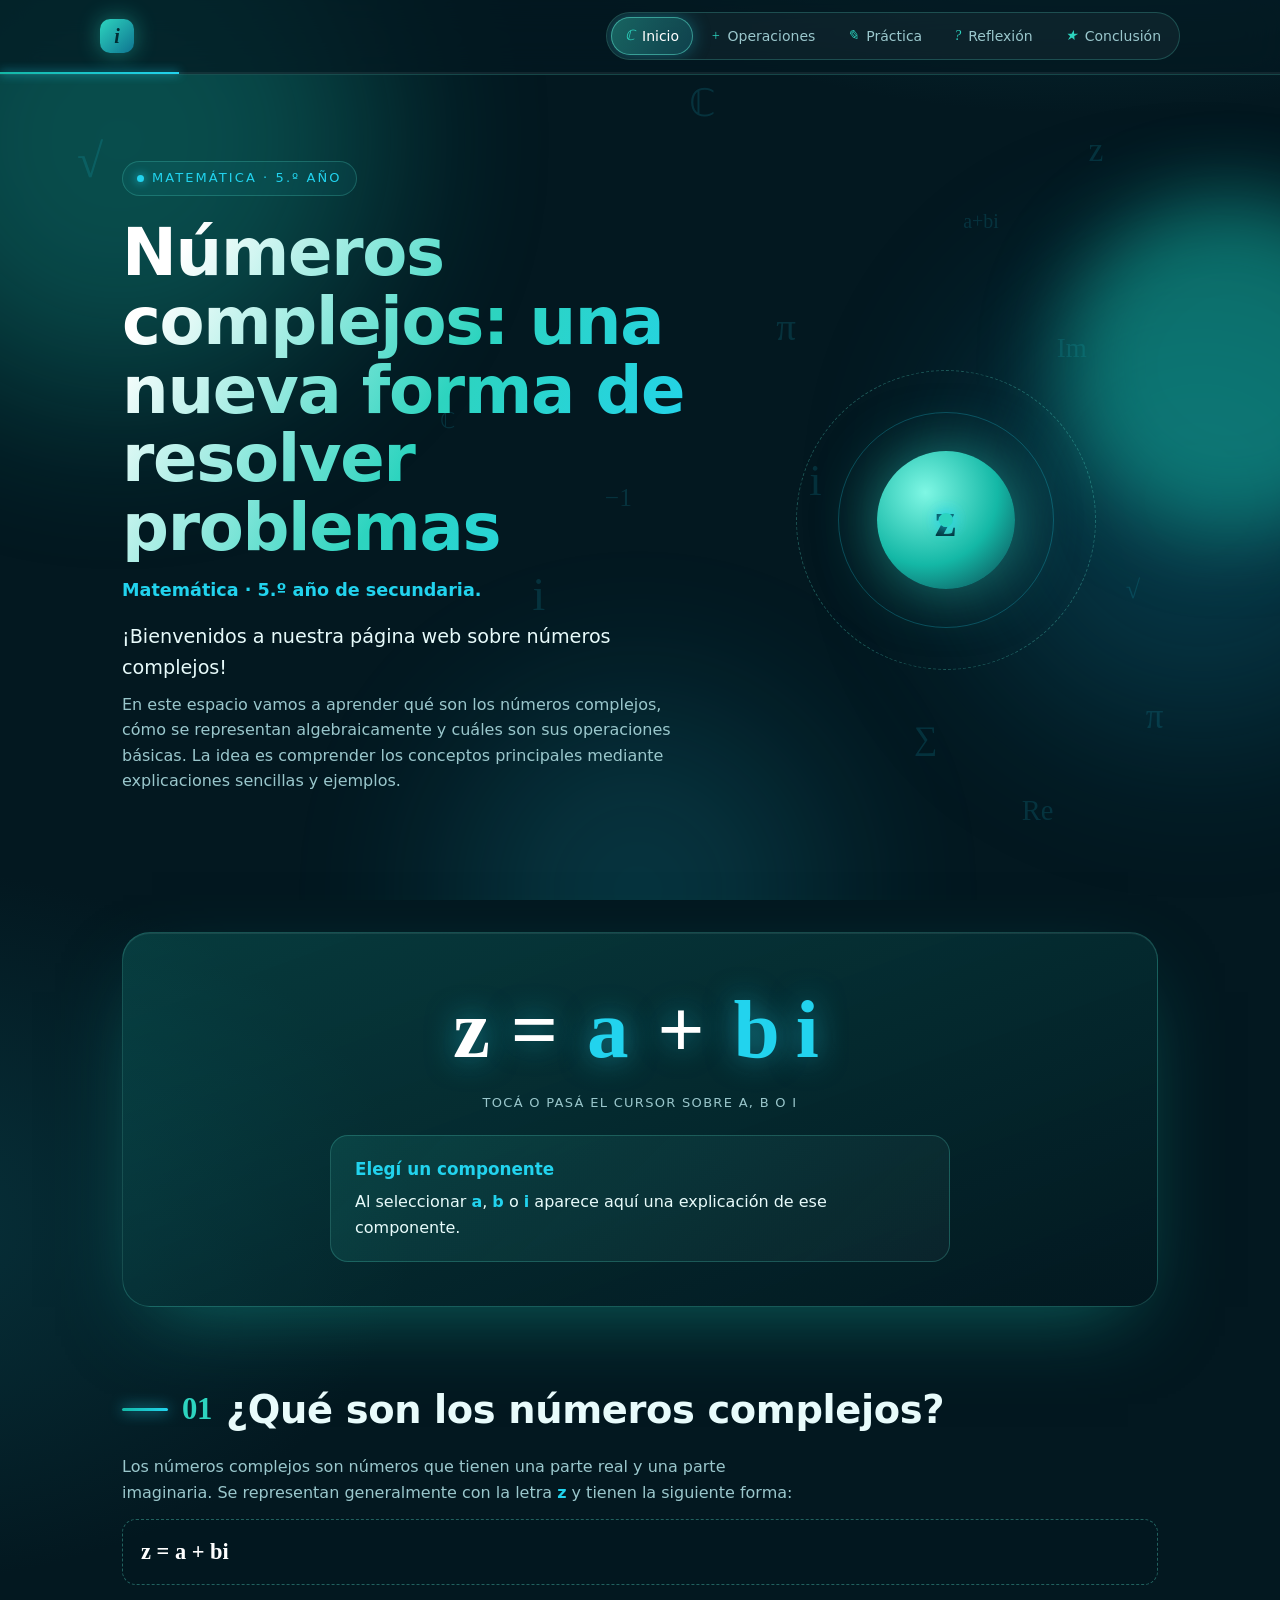
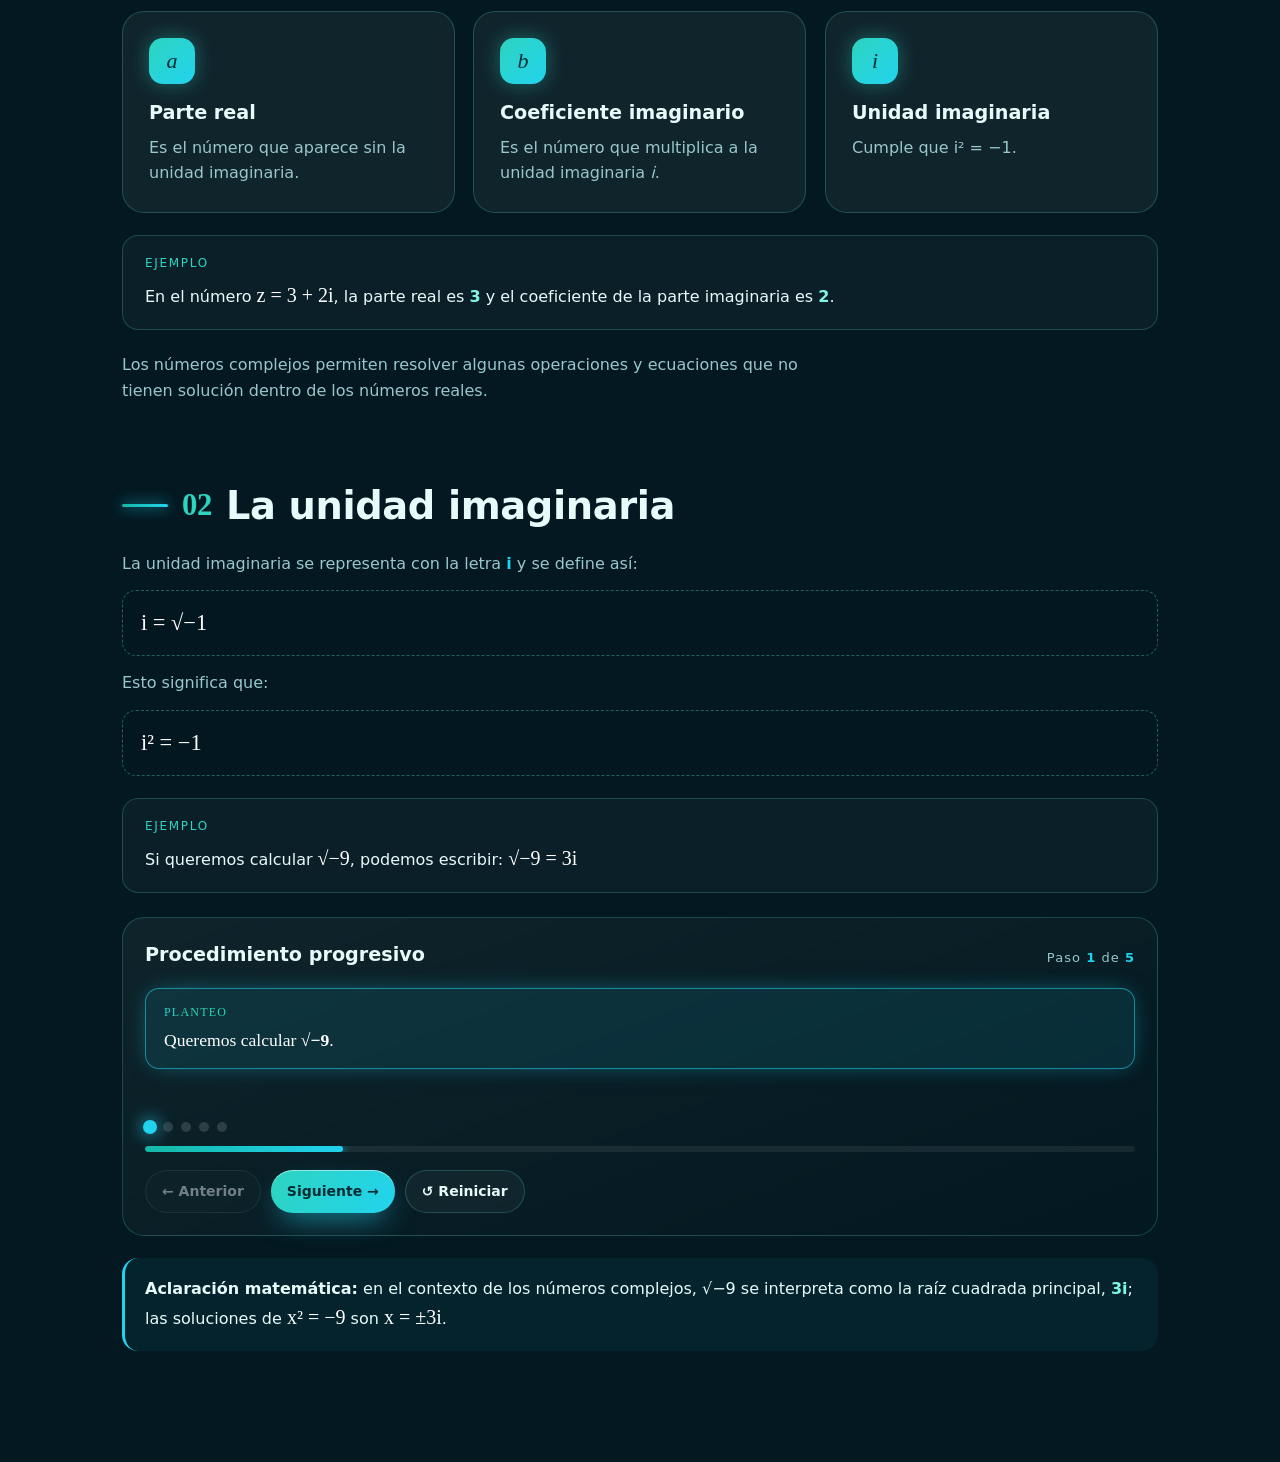
==== pagina web.html @ 9cddd1e5 "Add files via upload" ====
<!DOCTYPE html>
<html lang="es">
<head>
<meta charset="UTF-8">
<meta name="viewport" content="width=device-width, initial-scale=1">
<title>Números complejos · Matemática 5.º año</title>
<style>
*{box-sizing:border-box;margin:0;padding:0}
:root{--turq:#14b8a6;--turq2:#2dd4bf;--cyan:#22d3ee;--deep:#031820;--ink:#e8fbfb;--muted:#9ac7cc;--glass:rgba(255,255,255,.055);--line:rgba(94,234,212,.22);--ok:#4ade80;--bad:#f87171;--ease:cubic-bezier(.22,1,.36,1);--math:'STIX Two Math','Cambria Math',Georgia,serif}
html{-webkit-text-size-adjust:100%}
body{font-family:'Inter',system-ui,-apple-system,'Segoe UI',Roboto,sans-serif;color:var(--ink);line-height:1.6;min-height:100vh;overflow-x:hidden;background:radial-gradient(1200px 700px at 85% -10%,#0b4a55,transparent 60%),radial-gradient(900px 600px at -10% 40%,#07323b,transparent 60%),var(--deep);opacity:0;transition:opacity 1.1s var(--ease)}
body.ready{opacity:1}
button,input,textarea{font:inherit}
.bg{position:fixed;inset:0;z-index:0;pointer-events:none;overflow:hidden}
.blob{position:absolute;border-radius:50%;filter:blur(90px);opacity:.33;animation:drift 26s ease-in-out infinite alternate;will-change:transform}
.b1{width:520px;height:520px;background:var(--turq);left:-140px;top:-120px}
.b2{width:460px;height:460px;background:#0e7490;right:-150px;top:30%;animation-duration:32s}
.b3{width:380px;height:380px;background:var(--cyan);opacity:.16;left:35%;bottom:-180px;animation-duration:22s}
@keyframes drift{from{transform:translate3d(0,0,0) scale(1)}to{transform:translate3d(80px,60px,0) scale(1.12)}}
.sym span{position:absolute;font-family:var(--math);color:var(--cyan);opacity:.14;font-size:var(--s);animation:float var(--d) ease-in-out infinite;animation-delay:var(--dl)}
@keyframes float{0%,100%{transform:translate3d(0,0,0) rotate(0)}50%{transform:translate3d(14px,-26px,0) rotate(12deg)}}

.nav{position:sticky;top:0;z-index:50;backdrop-filter:blur(16px);-webkit-backdrop-filter:blur(16px);background:rgba(3,24,32,.72);border-bottom:1px solid var(--line)}
.nav-in{max-width:1120px;margin:0 auto;padding:12px 20px;display:flex;align-items:center;gap:18px}
.brand{display:flex;align-items:center;gap:10px;font-weight:700;white-space:nowrap}
.brand-mark{width:34px;height:34px;border-radius:10px;display:grid;place-items:center;background:linear-gradient(135deg,var(--turq2),#0e7490);color:#022c33;font-family:var(--math);font-style:italic;font-size:20px;box-shadow:0 0 22px rgba(45,212,191,.45);transition:transform .6s var(--ease)}
.brand:hover .brand-mark{transform:rotate(-12deg) scale(1.08)}
.tabs{position:relative;display:flex;gap:4px;margin-left:auto;overflow-x:auto;scrollbar-width:none;padding:4px;border-radius:999px;background:rgba(255,255,255,.04);border:1px solid var(--line);max-width:100%}
.tabs::-webkit-scrollbar{display:none}
.pill{position:absolute;left:0;top:4px;bottom:4px;width:0;border-radius:999px;background:linear-gradient(120deg,rgba(45,212,191,.38),rgba(34,211,238,.18));box-shadow:0 0 18px rgba(34,211,238,.35),inset 0 0 0 1px rgba(94,234,212,.5);transition:transform .6s var(--ease),width .6s var(--ease)}
.tab{position:relative;z-index:1;display:flex;align-items:center;gap:7px;padding:8px 14px;border:0;background:none;color:var(--muted);font-size:14px;border-radius:999px;cursor:pointer;white-space:nowrap;transition:color .3s,transform .3s var(--ease)}
.tab:hover{color:var(--ink);transform:translateY(-1px)}
.tab:focus-visible{outline:2px solid var(--cyan);outline-offset:2px}
.tab[aria-current="true"]{color:#fff}
.tab .ic{font-family:var(--math);font-style:italic;color:var(--turq2)}
.tab .idx{display:none}
.gbar{height:2px;background:rgba(255,255,255,.06)}
.gbar i{display:block;height:100%;width:0;background:linear-gradient(90deg,var(--turq),var(--cyan));box-shadow:0 0 10px var(--cyan);transition:width .8s var(--ease)}

main{position:relative;z-index:1;overflow-x:clip}
.view{display:none;padding:56px 0 110px}
.view.active{display:block;animation:viewIn .75s var(--ease) both}
.view.leaving{display:block;animation:viewOut .38s ease-in forwards;pointer-events:none}
@keyframes viewIn{from{opacity:0;transform:translate3d(0,36px,0) scale(.985);filter:blur(6px)}to{opacity:1;transform:none;filter:none}}
@keyframes viewOut{to{opacity:0;transform:translate3d(-30px,0,0) scale(.98);filter:blur(4px)}}
.wrap{max-width:1080px;margin:0 auto;padding:0 22px;position:relative}
.deco{position:absolute;border-radius:50%;pointer-events:none;filter:blur(40px);opacity:.5;will-change:transform}

[data-reveal]{opacity:0;translate:0 26px;scale:.97;transition:opacity .8s var(--ease),translate .9s var(--ease),scale .9s var(--ease),filter .9s var(--ease);transition-delay:var(--rd,0ms)}
[data-reveal].in{opacity:1;translate:0 0;scale:1}
[data-reveal="zoom"]{scale:.82}
[data-reveal="formula"]{translate:0 14px;scale:.94;filter:blur(5px)}
[data-reveal="formula"].in{filter:none}

.kicker{display:inline-flex;gap:8px;align-items:center;font-size:13px;letter-spacing:.16em;text-transform:uppercase;color:var(--cyan);padding:6px 14px;border:1px solid var(--line);border-radius:999px;background:rgba(34,211,238,.06)}
.dot{width:7px;height:7px;border-radius:50%;background:var(--cyan);box-shadow:0 0 10px var(--cyan);animation:pulse 2s infinite}
@keyframes pulse{0%,100%{opacity:1;transform:scale(1)}50%{opacity:.4;transform:scale(.7)}}
.title{font-size:clamp(2.2rem,5.6vw,4.1rem);line-height:1.05;font-weight:800;letter-spacing:-.02em;margin:22px 0 14px;max-width:18ch;background:linear-gradient(120deg,#fff 10%,var(--turq2) 55%,var(--cyan) 92%);-webkit-background-clip:text;background-clip:text;color:transparent}
.title.sm{font-size:clamp(2rem,4.6vw,3.2rem)}
.subtitle{color:var(--cyan);font-weight:600;font-size:1.1rem;margin-top:6px}
.lead{font-size:1.2rem;margin-top:18px;max-width:62ch}
.p{color:var(--muted);max-width:68ch;margin-top:8px}
.h2{font-size:clamp(1.6rem,3.4vw,2.4rem);font-weight:750;margin:72px 0 14px;letter-spacing:-.01em;display:flex;align-items:center;gap:14px;flex-wrap:wrap}
.h2 .num{font-family:var(--math);color:var(--turq2);font-size:.8em}
.h2::before{content:'';width:46px;height:3px;border-radius:3px;background:linear-gradient(90deg,var(--turq),var(--cyan));box-shadow:0 0 14px var(--cyan)}
.h3{font-size:1.2rem;font-weight:700;margin-bottom:6px}
.muted{color:var(--muted)}
.hl{color:var(--cyan);font-weight:700}
.res{color:#7ff7e4;font-weight:700}
.mathline{font-family:var(--math);font-size:clamp(1.15rem,2.4vw,1.4rem);color:#fff;background:rgba(3,24,32,.6);border:1px dashed rgba(94,234,212,.35);padding:14px 18px;border-radius:14px;margin:14px 0;overflow-x:auto}
.ex-math{font-family:var(--math);font-size:1.25rem;color:#fff}

.hero-grid{display:grid;grid-template-columns:1.15fr .85fr;gap:36px;align-items:center;padding-top:30px}
.cta-row{display:flex;gap:14px;flex-wrap:wrap;margin-top:30px;align-items:center}

.btn{position:relative;display:inline-flex;align-items:center;gap:10px;padding:14px 26px;border-radius:999px;border:0;cursor:pointer;font-weight:700;color:#022c33;background:linear-gradient(120deg,var(--turq2),var(--cyan));box-shadow:0 12px 30px -10px rgba(34,211,238,.7),inset 0 1px 0 rgba(255,255,255,.5);transition:transform .35s var(--ease),box-shadow .35s,filter .3s;overflow:hidden;isolation:isolate}
.btn::before{content:'';position:absolute;inset:0;z-index:-1;background:linear-gradient(110deg,transparent 30%,rgba(255,255,255,.55) 50%,transparent 70%);transform:translateX(-120%);transition:transform .9s var(--ease)}
.btn:hover{transform:translateY(-3px);box-shadow:0 18px 40px -10px rgba(34,211,238,.85)}
.btn:hover::before{transform:translateX(120%)}
.btn:active{transform:translateY(1px) scale(.97)}
.btn:focus-visible{outline:3px solid rgba(34,211,238,.6);outline-offset:3px}
.btn.ghost{background:rgba(255,255,255,.04);color:var(--ink);border:1px solid var(--line);box-shadow:none}
.btn.ghost:hover{border-color:rgba(94,234,212,.6)}
.btn.small{padding:9px 16px;font-size:14px}
.btn[disabled]{opacity:.45;cursor:not-allowed;transform:none;filter:grayscale(.4)}
.btn[disabled]::before{display:none}
.btn .arrow{transition:transform .35s var(--ease)}
.btn:hover .arrow{transform:translateX(5px)}

.fhero{text-align:center;padding:44px 22px;border-radius:28px;position:relative;overflow:hidden;margin-top:52px;background:linear-gradient(160deg,rgba(20,184,166,.22),rgba(3,24,32,.5));border:1px solid var(--line);box-shadow:0 30px 80px -30px rgba(20,184,166,.5),inset 0 1px 0 rgba(255,255,255,.08)}
.shine{position:absolute;inset:0;pointer-events:none;background:linear-gradient(110deg,transparent 30%,rgba(255,255,255,.12) 50%,transparent 70%);transform:translateX(-100%);animation:shine 6s infinite}
@keyframes shine{0%,60%{transform:translateX(-100%)}100%{transform:translateX(100%)}}
.big{font-family:var(--math);font-size:clamp(2.6rem,7.5vw,5.2rem);font-weight:700;color:#fff;text-shadow:0 0 30px rgba(34,211,238,.55);line-height:1.25;position:relative}
.part{display:inline-block;cursor:pointer;color:var(--cyan);border-radius:14px;padding:0 8px;transition:background .3s,color .3s,transform .35s var(--ease)}
.part:hover{background:rgba(34,211,238,.12);transform:translateY(-5px)}
.part.on{background:rgba(34,211,238,.2);color:#fff;transform:translateY(-4px) scale(1.05)}
.part:focus-visible{outline:none;box-shadow:0 0 0 3px rgba(34,211,238,.5)}
.caption{color:var(--muted);margin-top:12px;font-size:13px;letter-spacing:.1em;text-transform:uppercase;position:relative}
.panel{margin:22px auto 0;max-width:620px;min-height:96px;padding:20px 24px;border-radius:18px;text-align:left;background:linear-gradient(135deg,rgba(45,212,191,.12),rgba(255,255,255,.03));border:1px solid var(--line);position:relative}
.panel.swap{animation:swapIn .5s var(--ease)}
.panel strong{color:var(--cyan);font-size:1.05rem}
.panel p{margin-top:6px}
@keyframes swapIn{from{opacity:0;transform:translateY(10px) scale(.98)}to{opacity:1;transform:none}}

.orbit{position:relative;width:min(300px,70vw);aspect-ratio:1;margin:0 auto;display:grid;place-items:center}
.orbit .ring{position:absolute;inset:0;border-radius:50%;border:1px dashed rgba(94,234,212,.3);animation:spin 22s linear infinite}
.orbit .ring.r2{inset:14%;border-style:solid;border-color:rgba(34,211,238,.25);animation-duration:14s;animation-direction:reverse}
.orbit .core{width:46%;aspect-ratio:1;border-radius:50%;display:grid;place-items:center;background:radial-gradient(circle at 35% 30%,#7ff7e4,var(--turq) 55%,#0b3c49);box-shadow:0 0 60px rgba(45,212,191,.55);font-family:var(--math);font-size:clamp(2rem,5vw,3rem);color:#022c33;font-weight:700;animation:breathe 4s ease-in-out infinite}
.orbit .sat{position:absolute;width:14px;height:14px;border-radius:50%;background:var(--cyan);box-shadow:0 0 16px var(--cyan);top:50%;left:50%;margin:-7px;animation:orbit 9s linear infinite}
.orbit .sat.s2{animation-duration:6s;background:var(--turq2)}
@keyframes spin{to{transform:rotate(360deg)}}
@keyframes orbit{from{transform:rotate(0) translateX(150px)}to{transform:rotate(360deg) translateX(150px) rotate(-360deg)}}
@keyframes breathe{0%,100%{transform:scale(1)}50%{transform:scale(1.06)}}

.grid3{display:grid;grid-template-columns:repeat(3,1fr);gap:18px;margin-top:26px}
.card{background:var(--glass);border:1px solid var(--line);border-radius:22px;padding:26px;position:relative;overflow:hidden;transition:transform .35s var(--ease),border-color .4s,box-shadow .4s;transform-style:preserve-3d;transform:perspective(900px) rotateX(var(--rx,0deg)) rotateY(var(--ry,0deg));backdrop-filter:blur(6px)}
.card:hover{border-color:rgba(45,212,191,.5);box-shadow:0 20px 50px -22px rgba(20,184,166,.5)}
.card::after{content:'';position:absolute;inset:0;pointer-events:none;opacity:0;transition:opacity .4s;background:radial-gradient(340px circle at var(--mx,50%) var(--my,0%),rgba(45,212,191,.16),transparent 45%)}
.card:hover::after{opacity:1}
.badge-ico{width:46px;height:46px;border-radius:14px;display:grid;place-items:center;font-family:var(--math);font-size:22px;font-style:italic;color:#022c33;background:linear-gradient(135deg,var(--turq2),var(--cyan));box-shadow:0 0 20px rgba(45,212,191,.4);margin-bottom:14px;transition:transform .5s var(--ease)}
.card:hover .badge-ico{transform:rotate(-8deg) scale(1.08)}
.note{margin-top:22px;padding:18px 20px;border-radius:16px;border-left:3px solid var(--cyan);background:rgba(34,211,238,.06)}
.example{margin-top:22px;padding:18px 22px;border-radius:16px;background:rgba(255,255,255,.03);border:1px solid var(--line)}
.example .lbl{font-size:12px;letter-spacing:.14em;text-transform:uppercase;color:var(--turq2);margin-bottom:6px}

.stepper{margin-top:24px;border-radius:22px;padding:22px;background:linear-gradient(160deg,rgba(255,255,255,.05),rgba(3,24,32,.55));border:1px solid var(--line)}
.stepper-head{display:flex;justify-content:space-between;align-items:center;gap:12px;flex-wrap:wrap}
.counter{font-size:13px;color:var(--muted);letter-spacing:.08em}
.counter b{color:var(--cyan)}
.dots{display:flex;gap:8px;margin:14px 0 4px;flex-wrap:wrap}
.dots i{width:10px;height:10px;border-radius:50%;background:rgba(255,255,255,.14);transition:background .4s,transform .4s var(--ease),box-shadow .4s}
.dots i.done{background:var(--turq2)}
.dots i.cur{background:var(--cyan);transform:scale(1.4);box-shadow:0 0 12px var(--cyan)}
.step-area{min-height:120px;display:flex;flex-direction:column;gap:10px;margin-top:12px}
.step{padding:14px 18px;border-radius:14px;font-family:var(--math);font-size:1.1rem;background:rgba(255,255,255,.035);border:1px solid rgba(94,234,212,.12);color:var(--muted);transition:color .4s,background .4s,opacity .4s}
.step.past{opacity:.5}
.step.now{color:#fff;background:rgba(34,211,238,.1);border-color:rgba(34,211,238,.55);box-shadow:0 0 24px -8px rgba(34,211,238,.6);animation:stepIn .55s var(--ease) both}
.step .tag{display:block;font-family:var(--math);font-size:12px;letter-spacing:.1em;color:var(--turq2);margin-bottom:4px;text-transform:uppercase}
@keyframes stepIn{from{opacity:0;transform:translateX(-14px) scale(.98)}to{opacity:1;transform:none}}
.controls{display:flex;gap:10px;flex-wrap:wrap;margin-top:18px}
.bar{height:6px;border-radius:6px;background:rgba(255,255,255,.07);overflow:hidden;margin-top:14px}
.bar i{display:block;height:100%;width:0;border-radius:6px;background:linear-gradient(90deg,var(--turq),var(--cyan));box-shadow:0 0 12px var(--cyan);transition:width .8s var(--ease)}

.practice-head{display:flex;justify-content:space-between;align-items:flex-end;gap:20px;flex-wrap:wrap}
.score{min-width:230px;padding:16px 18px;border-radius:18px;background:rgba(255,255,255,.04);border:1px solid var(--line)}
.score .big-n{font-family:var(--math);font-size:2rem;color:#fff}
.ex{margin-top:26px;padding:26px;border-radius:24px;position:relative;overflow:hidden;background:linear-gradient(160deg,rgba(255,255,255,.05),rgba(3,24,32,.5));border:1px solid var(--line);transition:border-color .5s,box-shadow .5s}
.ex.ok{border-color:rgba(74,222,128,.55);box-shadow:0 0 40px -14px rgba(74,222,128,.55)}
.ex.bad{animation:shake .5s var(--ease)}
@keyframes shake{0%,100%{transform:translateX(0)}20%{transform:translateX(-8px)}40%{transform:translateX(7px)}60%{transform:translateX(-5px)}80%{transform:translateX(3px)}}
.ex-top{display:flex;justify-content:space-between;align-items:center;gap:12px;flex-wrap:wrap}
.ex-num{font-family:var(--math);font-style:italic;font-size:1.1rem;color:#022c33;width:42px;height:42px;border-radius:12px;display:grid;place-items:center;background:linear-gradient(135deg,var(--turq2),var(--cyan))}
.ex-status{font-size:13px;letter-spacing:.08em;color:var(--muted)}
.ex-status.ok{color:var(--ok)}
.ex-status.bad{color:var(--bad)}
.ex-prompt{margin-top:14px;color:var(--muted)}
.ex-expr{font-family:var(--math);font-size:clamp(1.4rem,3.6vw,2rem);color:#fff;margin-top:10px;padding:14px 18px;border-radius:14px;background:rgba(3,24,32,.55);border:1px dashed rgba(94,234,212,.3);display:inline-block}
.fields{display:flex;gap:14px;flex-wrap:wrap;margin-top:18px;align-items:flex-end}
.field{display:flex;flex-direction:column;gap:6px;min-width:180px;flex:1}
.field label{font-size:13px;color:var(--muted)}
input[type=text],textarea{width:100%;color:#fff;padding:12px 14px;border-radius:14px;background:rgba(3,24,32,.65);border:1px solid rgba(94,234,212,.28);transition:border-color .3s,box-shadow .3s,background .3s;outline:none}
input[type=text]{font-size:1.1rem}
input::placeholder,textarea::placeholder{color:rgba(154,199,204,.45)}
input:hover,textarea:hover{border-color:rgba(94,234,212,.5)}
input:focus,textarea:focus{border-color:var(--cyan);box-shadow:0 0 0 4px rgba(34,211,238,.18);background:rgba(3,24,32,.85)}
input:disabled{opacity:.7}
input.wrong{border-color:var(--bad);box-shadow:0 0 0 4px rgba(248,113,113,.15)}
input.right{border-color:var(--ok);box-shadow:0 0 0 4px rgba(74,222,128,.15)}
.ex-actions{display:flex;gap:10px;flex-wrap:wrap;margin-top:18px}
.fb{margin-top:16px;opacity:0;transform:translateY(8px);transition:opacity .4s var(--ease),transform .4s var(--ease);border-radius:14px}
.fb:not(:empty){opacity:1;transform:none;padding:14px 16px}
.fb.ok{background:rgba(74,222,128,.12);border:1px solid rgba(74,222,128,.4);color:#bbf7d0}
.fb.bad{background:rgba(248,113,113,.1);border:1px solid rgba(248,113,113,.4);color:#fecaca}
.hints{margin-top:14px;display:grid;gap:8px}
.hint{padding:10px 14px;border-radius:12px;font-size:14px;background:rgba(34,211,238,.07);border-left:2px solid var(--cyan);animation:swapIn .5s var(--ease) both}
.explain{margin-top:14px;padding:16px 18px;border-radius:14px;background:rgba(255,255,255,.035);border:1px solid var(--line);animation:swapIn .6s var(--ease) both}
.explain[hidden]{display:none}
.explain .mathline{margin:8px 0 0}
.spark{position:absolute;width:8px;height:8px;border-radius:50%;pointer-events:none;background:var(--c);box-shadow:0 0 10px var(--c);animation:burst .9s var(--ease) forwards}
@keyframes burst{to{transform:translate(var(--tx),var(--ty)) scale(.2);opacity:0}}
.summary{margin-top:30px;padding:26px;border-radius:24px;display:none;background:linear-gradient(160deg,rgba(20,184,166,.18),rgba(3,24,32,.5));border:1px solid var(--line)}
.summary.show{display:block;animation:swapIn .7s var(--ease) both}
.summary ul{list-style:none;margin-top:12px;display:grid;gap:10px}
.summary li{display:flex;justify-content:space-between;gap:12px;flex-wrap:wrap;padding:12px 16px;border-radius:12px;background:rgba(255,255,255,.04)}
.summary li span:last-child{font-family:var(--math);color:#fff}

.refl-grid{display:grid;gap:18px;margin-top:26px}
.q{padding:22px;border-radius:20px;background:var(--glass);border:1px solid var(--line);transition:border-color .4s,box-shadow .4s,transform .4s var(--ease)}
.q:focus-within{border-color:var(--cyan);box-shadow:0 0 0 4px rgba(34,211,238,.12);transform:translateY(-2px)}
.q.done{border-color:rgba(74,222,128,.45)}
.q-head{display:flex;gap:14px;align-items:flex-start}
.q-n{flex:0 0 auto;width:36px;height:36px;border-radius:12px;display:grid;place-items:center;font-family:var(--math);font-style:italic;color:#022c33;background:linear-gradient(135deg,var(--turq2),var(--cyan));transition:transform .5s var(--ease),background .5s}
.q.done .q-n{background:linear-gradient(135deg,#86efac,var(--ok));transform:rotate(360deg)}
.q-title{font-weight:650;font-size:1.05rem;padding-top:4px}
textarea{min-height:90px;margin-top:14px;resize:vertical;padding:14px 16px}
.q-foot{display:flex;justify-content:space-between;font-size:12px;color:var(--muted);margin-top:8px}
.review{margin-top:24px;display:none}
.review.show{display:block;animation:swapIn .6s var(--ease) both}
.rev-item{padding:14px 18px;border-radius:14px;background:rgba(255,255,255,.035);border-left:3px solid var(--turq2);margin-top:10px}
.rev-item b{color:var(--cyan)}
.rev-item p{margin-top:4px;white-space:pre-wrap;word-break:break-word}
.final{margin-top:24px;padding:26px;border-radius:24px;text-align:center;display:none;background:linear-gradient(160deg,rgba(74,222,128,.14),rgba(3,24,32,.5));border:1px solid rgba(74,222,128,.4)}
.final.show{display:block;animation:swapIn .7s var(--ease) both}
.final h3{font-size:1.5rem;color:#bbf7d0}
.trophy{font-size:44px;display:inline-block;animation:bob 2.4s ease-in-out infinite}
@keyframes bob{0%,100%{transform:translateY(0)}50%{transform:translateY(-8px)}}
.msg{margin-top:14px;font-size:14px;color:var(--cyan);min-height:1.4em}

.conclu{margin-top:26px;padding:34px;border-radius:30px;position:relative;overflow:hidden;background:linear-gradient(150deg,rgba(20,184,166,.28),rgba(7,50,59,.7) 60%,rgba(3,24,32,.9));border:1px solid var(--line);box-shadow:0 40px 90px -40px rgba(20,184,166,.6)}
.checks{list-style:none;display:grid;gap:12px;margin-top:18px}
.checks li{display:flex;gap:14px;align-items:center;padding:14px 16px;border-radius:14px;background:rgba(3,24,32,.4);border:1px solid rgba(94,234,212,.2);transition:transform .4s var(--ease),border-color .4s}
.checks li:hover{transform:translateX(6px);border-color:rgba(94,234,212,.55)}
.tick{flex:0 0 auto;width:28px;height:28px;border-radius:50%;display:grid;place-items:center;background:linear-gradient(135deg,var(--turq2),var(--cyan));color:#022c33;font-weight:800;font-size:14px;box-shadow:0 0 14px rgba(34,211,238,.5)}
.end-actions{display:flex;gap:14px;flex-wrap:wrap;margin-top:28px}
.footer-note{margin-top:40px;text-align:center;color:var(--muted);font-size:13px}

@media (max-width:900px){.hero-grid{grid-template-columns:1fr;gap:26px}.grid3{grid-template-columns:repeat(2,1fr)}}
@media (max-width:720px){
  .nav-in{padding:10px 12px;gap:10px;flex-wrap:wrap;justify-content:center}
  .brand{width:100%;justify-content:center}
  .tabs{margin-left:0;width:100%;justify-content:flex-start}
  .tab{padding:7px 11px;font-size:13px}
  .tab .ic{display:none}
  .tab .idx{display:inline;font-family:var(--math);font-style:italic;color:var(--turq2);margin-right:4px}
  .view{padding:34px 0 80px}
  .grid3{grid-template-columns:1fr}
  .h2{margin:52px 0 12px}
  .card,.ex,.stepper,.summary,.conclu,.final{padding:20px}
  .btn{width:100%;justify-content:center}
  .field{min-width:100%}
  .fhero{padding:30px 16px}
  .orbit .sat{display:none}
}
@media (prefers-reduced-motion:reduce){
  *,*::before,*::after{animation:none!important;transition-duration:.01ms!important;scroll-behavior:auto!important}
  [data-reveal]{opacity:1!important;translate:none!important;scale:none!important;filter:none!important}
  .blob,.sym,.grid-lines{display:none}
}
</style>
</head>
<body>

<div class="bg" aria-hidden="true">
  <div class="blob b1"></div><div class="blob b2"></div><div class="blob b3"></div>
  <div class="sym" id="sym"></div>
</div>

<header class="nav">
  <div class="nav-in">
    <div class="brand"><div class="brand-mark">i</div></div>
    <nav class="tabs" id="tabs" role="tablist" aria-label="Secciones">
      <div class="pill" id="pill"></div>
      <button class="tab" role="tab" data-go="inicio" aria-current="true"><span class="ic">ℂ</span><span class="idx">1</span>Inicio</button>
      <button class="tab" role="tab" data-go="operaciones" aria-current="false"><span class="ic">+</span><span class="idx">2</span>Operaciones</button>
      <button class="tab" role="tab" data-go="practica" aria-current="false"><span class="ic">✎</span><span class="idx">3</span>Práctica</button>
      <button class="tab" role="tab" data-go="reflexion" aria-current="false"><span class="ic">?</span><span class="idx">4</span>Reflexión</button>
      <button class="tab" role="tab" data-go="conclusion" aria-current="false"><span class="ic">★</span><span class="idx">5</span>Conclusión</button>
    </nav>
  </div>
  <div class="gbar"><i id="gbar"></i></div>
</header>

<main>

<!-- 1. INICIO -->
<section class="view active" id="v-inicio" aria-label="Inicio y conceptos">
  <div class="deco" style="width:340px;height:340px;background:var(--turq);right:-120px;top:120px"></div>
  <div class="wrap">
    <div class="hero-grid">
      <div>
        <span class="kicker" data-reveal><span class="dot"></span>Matemática · 5.º año</span>
        <h1 class="title" data-reveal style="--rd:80ms">Números complejos: una nueva forma de resolver problemas</h1>
        <p class="subtitle" data-reveal style="--rd:160ms">Matemática · 5.º año de secundaria.</p>
        <p class="lead" data-reveal style="--rd:260ms">¡Bienvenidos a nuestra página web sobre números complejos!</p>
        <p class="p" data-reveal style="--rd:340ms">En este espacio vamos a aprender qué son los números complejos, cómo se representan algebraicamente y cuáles son sus operaciones básicas. La idea es comprender los conceptos principales mediante explicaciones sencillas y ejemplos.</p>
        <div class="cta-row" data-reveal style="--rd:440ms">
          <button class="btn" data-go="operaciones">Comenzar a aprender <span class="arrow">→</span></button>
          <button class="btn ghost" data-go="practica">Ir directo a practicar</button>
        </div>
      </div>
      <div data-reveal="zoom" style="--rd:200ms">
        <div class="orbit" aria-hidden="true">
          <div class="ring"></div><div class="ring r2"></div>
          <div class="sat"></div><div class="sat s2"></div>
          <div class="core">z</div>
        </div>
      </div>
    </div>

    <div class="fhero" data-reveal="formula" style="--rd:120ms">
      <div class="shine"></div>
      <div class="big" aria-label="z igual a a más b i">
        z = <span class="part" data-part="a" tabindex="0" role="button">a</span> +
        <span class="part" data-part="b" tabindex="0" role="button">b</span><span class="part" data-part="i" tabindex="0" role="button">i</span>
      </div>
      <div class="caption">Tocá o pasá el cursor sobre a, b o i</div>
      <div class="panel" id="partPanel" aria-live="polite">
        <strong>Elegí un componente</strong>
        <p>Al seleccionar <span class="hl">a</span>, <span class="hl">b</span> o <span class="hl">i</span> aparece aquí una explicación de ese componente.</p>
      </div>
    </div>

    <h2 class="h2" data-reveal><span class="num">01</span>¿Qué son los números complejos?</h2>
    <p class="p" data-reveal>Los números complejos son números que tienen una parte real y una parte imaginaria. Se representan generalmente con la letra <span class="hl">z</span> y tienen la siguiente forma:</p>
    <div class="mathline" data-reveal><strong>z = a + bi</strong></div>

    <div class="grid3">
      <article class="card" data-reveal data-tilt style="--rd:0ms">
        <div class="badge-ico">a</div>
        <h3 class="h3">Parte real</h3>
        <p class="muted">Es el número que aparece sin la unidad imaginaria.</p>
      </article>
      <article class="card" data-reveal data-tilt style="--rd:120ms">
        <div class="badge-ico">b</div>
        <h3 class="h3">Coeficiente imaginario</h3>
        <p class="muted">Es el número que multiplica a la unidad imaginaria <i>i</i>.</p>
      </article>
      <article class="card" data-reveal data-tilt style="--rd:240ms">
        <div class="badge-ico">i</div>
        <h3 class="h3">Unidad imaginaria</h3>
        <p class="muted">Cumple que i² = −1.</p>
      </article>
    </div>

    <div class="example" data-reveal>
      <div class="lbl">Ejemplo</div>
      <p>En el número <span class="ex-math">z = 3 + 2i</span>, la parte real es <span class="res">3</span> y el coeficiente de la parte imaginaria es <span class="res">2</span>.</p>
    </div>
    <p class="p" data-reveal style="margin-top:22px">Los números complejos permiten resolver algunas operaciones y ecuaciones que no tienen solución dentro de los números reales.</p>

    <h2 class="h2" data-reveal><span class="num">02</span>La unidad imaginaria</h2>
    <p class="p" data-reveal>La unidad imaginaria se representa con la letra <span class="hl">i</span> y se define así:</p>
    <div class="mathline" data-reveal>i = √−1</div>
    <p class="p" data-reveal>Esto significa que:</p>
    <div class="mathline" data-reveal>i² = −1</div>

    <div class="example" data-reveal>
      <div class="lbl">Ejemplo</div>
      <p>Si queremos calcular <span class="ex-math">√−9</span>, podemos escribir: <span class="ex-math">√−9 = 3i</span></p>
    </div>

    <div class="stepper" data-stepper="st-unit" data-reveal>
      <div class="stepper-head"><div class="h3">Procedimiento progresivo</div><div class="counter">Paso <b class="cur">1</b> de <b class="tot">1</b></div></div>
      <div class="step-area" aria-live="polite"></div>
      <div class="dots"></div>
      <div class="bar"><i></i></div>
      <div class="controls">
        <button class="btn ghost small" data-act="prev">← Anterior</button>
        <button class="btn small" data-act="next">Siguiente →</button>
        <button class="btn ghost small" data-act="reset">↺ Reiniciar</button>
      </div>
    </div>

    <div class="note" data-reveal>
      <strong>Aclaración matemática:</strong> en el contexto de los números complejos, √−9 se interpreta como la raíz cuadrada principal, <span class="res">3i</span>; las soluciones de <span class="ex-math">x² = −9</span> son <span class="ex-math">x = ±3i</span>.
    </div>
  </div>
</section>

<!-- 2. OPERACIONES -->
<section class="view" id="v-operaciones" aria-label="Explicaciones y operaciones">
  <div class="deco" style="width:300px;height:300px;background:#0e7490;left:-120px;top:60px"></div>
  <div class="wrap">
    <span class="kicker" data-reveal><span class="dot"></span>Sección 2</span>
    <h2 class="title sm" data-reveal style="--rd:80ms">Explicaciones y operaciones</h2>
    <p class="lead" data-reveal style="--rd:160ms">Cada operación se muestra paso a paso. Usá los controles para avanzar, retroceder o reiniciar.</p>

    <h2 class="h2" data-reveal><span class="num">2.1</span>Suma</h2>
    <div class="card" data-reveal data-tilt>
      <div class="badge-ico">+</div>
      <p class="muted">Para sumar números complejos, sumamos las partes reales entre sí y las partes imaginarias entre sí.</p>
      <div class="example"><div class="lbl">Ejemplo</div><div class="ex-math">(3 + 2i) + (1 + 4i)</div></div>
      <div class="mathline" style="margin-top:14px">Resultado: <span class="res">4 + 6i</span></div>
      <div class="stepper" data-stepper="st-sum">
        <div class="stepper-head"><div class="h3">Procedimiento animado</div><div class="counter">Paso <b class="cur">1</b> de <b class="tot">1</b></div></div>
        <div class="step-area" aria-live="polite"></div>
        <div class="dots"></div>
        <div class="bar"><i></i></div>
        <div class="controls">
          <button class="btn ghost small" data-act="prev">← Anterior</button>
          <button class="btn small" data-act="next">Siguiente →</button>
          <button class="btn ghost small" data-act="reset">↺ Reiniciar</button>
        </div>
      </div>
    </div>

    <h2 class="h2" data-reveal><span class="num">2.2</span>Resta</h2>
    <div class="card" data-reveal data-tilt>
      <div class="badge-ico">−</div>
      <p class="muted">Para restar números complejos, restamos las partes reales entre sí y las partes imaginarias entre sí.</p>
      <div class="example"><div class="lbl">Ejemplo</div><div class="ex-math">(5 + 3i) − (2 + i)</div></div>
      <div class="mathline" style="margin-top:14px">Resultado: <span class="res">3 + 2i</span></div>
      <div class="stepper" data-stepper="st-sub">
        <div class="stepper-head"><div class="h3">Procedimiento animado</div><div class="counter">Paso <b class="cur">1</b> de <b class="tot">1</b></div></div>
        <div class="step-area" aria-live="polite"></div>
        <div class="dots"></div>
        <div class="bar"><i></i></div>
        <div class="controls">
          <button class="btn ghost small" data-act="prev">← Anterior</button>
          <button class="btn small" data-act="next">Siguiente →</button>
          <button class="btn ghost small" data-act="reset">↺ Reiniciar</button>
        </div>
      </div>
    </div>

    <h2 class="h2" data-reveal><span class="num">2.3</span>Multiplicación</h2>
    <div class="card" data-reveal data-tilt>
      <div class="badge-ico">×</div>
      <p class="muted">Para multiplicar números complejos, aplicamos la propiedad distributiva y recordamos que i² = −1.</p>
      <div class="example"><div class="lbl">Ejemplo</div><div class="ex-math">(2 + i)(3 + i)</div></div>
      <div class="mathline" style="margin-top:14px">Resultado: <span class="res">5 + 5i</span></div>
      <div class="stepper" data-stepper="st-mul">
        <div class="stepper-head"><div class="h3">Procedimiento animado</div><div class="counter">Paso <b class="cur">1</b> de <b class="tot">1</b></div></div>
        <div class="step-area" aria-live="polite"></div>
        <div class="dots"></div>
        <div class="bar"><i></i></div>
        <div class="controls">
          <button class="btn ghost small" data-act="prev">← Anterior</button>
          <button class="btn small" data-act="next">Siguiente →</button>
          <button class="btn ghost small" data-act="reset">↺ Reiniciar</button>
        </div>
      </div>
    </div>

    <div class="note" data-reveal style="margin-top:34px">
      <strong>Idea clave:</strong> trabajamos igual que con binomios, agrupando términos semejantes. La única regla extra es reemplazar <span class="res">i² por −1</span>.
    </div>
    <div class="cta-row" data-reveal><button class="btn" data-go="practica">Practicar con ejercicios <span class="arrow">→</span></button></div>
  </div>
</section>

<!-- 3. PRÁCTICA -->
<section class="view" id="v-practica" aria-label="Práctica interactiva">
  <div class="deco" style="width:320px;height:320px;background:var(--cyan);opacity:.25;right:-100px;top:40px"></div>
  <div class="wrap">
    <div class="practice-head">
      <div>
        <span class="kicker" data-reveal><span class="dot"></span>Sección 3</span>
        <h2 class="title sm" data-reveal style="--rd:80ms">¡Poné a prueba lo que aprendiste!</h2>
        <p class="lead" data-reveal style="--rd:160ms">Ahora que conocemos los conceptos básicos, vamos a practicar con algunos ejercicios.</p>
      </div>
      <div class="score" data-reveal style="--rd:220ms">
        <div class="muted" style="font-size:13px;letter-spacing:.08em;text-transform:uppercase">Progreso</div>
        <div class="big-n"><span id="solvedN">0</span> / 4 resueltos</div>
        <div class="bar"><i id="practiceBar"></i></div>
      </div>
    </div>

    <article class="ex" data-reveal data-ex="1">
      <div class="ex-top"><div class="ex-num">1</div><div class="ex-status" data-status>Pendiente</div></div>
      <p class="ex-prompt">Identificá la parte real y el coeficiente de la parte imaginaria de:</p>
      <div class="ex-expr">4 + 7i</div>
      <div class="fields">
        <div class="field"><label for="e1re">Parte real</label><input id="e1re" type="text" autocomplete="off" placeholder="Ej.: 4" data-f="re"></div>
        <div class="field"><label for="e1im">Coeficiente imaginario</label><input id="e1im" type="text" autocomplete="off" placeholder="Ej.: 7" data-f="im"></div>
      </div>
      <div class="ex-actions">
        <button class="btn small" data-check>Verificar</button>
        <button class="btn ghost small" data-hint>Pista</button>
        <button class="btn ghost small" data-explain disabled>Ver explicación</button>
        <button class="btn ghost small" data-retry>Reintentar</button>
      </div>
      <div class="hints" data-hints></div>
      <div class="fb" data-fb role="status"></div>
      <div class="explain" data-explain-box hidden></div>
    </article>

    <article class="ex" data-reveal data-ex="2">
      <div class="ex-top"><div class="ex-num">2</div><div class="ex-status" data-status>Pendiente</div></div>
      <p class="ex-prompt">Resolvé:</p>
      <div class="ex-expr">(2 + 3i) + (4 + i)</div>
      <div class="fields"><div class="field" style="max-width:360px"><label for="e2in">Tu respuesta</label><input id="e2in" type="text" autocomplete="off" placeholder="Ej.: 6 + 4i" data-f="z"></div></div>
      <div class="ex-actions">
        <button class="btn small" data-check>Verificar</button>
        <button class="btn ghost small" data-hint>Pista</button>
        <button class="btn ghost small" data-explain disabled>Ver explicación</button>
        <button class="btn ghost small" data-retry>Reintentar</button>
      </div>
      <div class="hints" data-hints></div>
      <div class="fb" data-fb role="status"></div>
      <div class="explain" data-explain-box hidden></div>
    </article>

    <article class="ex" data-reveal data-ex="3">
      <div class="ex-top"><div class="ex-num">3</div><div class="ex-status" data-status>Pendiente</div></div>
      <p class="ex-prompt">Resolvé:</p>
      <div class="ex-expr">(6 + 5i) − (2 + 3i)</div>
      <div class="fields"><div class="field" style="max-width:360px"><label for="e3in">Tu respuesta</label><input id="e3in" type="text" autocomplete="off" placeholder="Ej.: 4 + 2i" data-f="z"></div></div>
      <div class="ex-actions">
        <button class="btn small" data-check>Verificar</button>
        <button class="btn ghost small" data-hint>Pista</button>
        <button class="btn ghost small" data-explain disabled>Ver explicación</button>
        <button class="btn ghost small" data-retry>Reintentar</button>
      </div>
      <div class="hints" data-hints></div>
      <div class="fb" data-fb role="status"></div>
      <div class="explain" data-explain-box hidden></div>
    </article>

    <article class="ex" data-reveal data-ex="4">
      <div class="ex-top"><div class="ex-num">4</div><div class="ex-status" data-status>Pendiente</div></div>
      <p class="ex-prompt">Calculá:</p>
      <div class="ex-expr">(1 + 2i)(2 + i)</div>
      <div class="fields"><div class="field" style="max-width:360px"><label for="e4in">Tu respuesta final</label><input id="e4in" type="text" autocomplete="off" placeholder="Ej.: 5i" data-f="z"></div></div>
      <div class="ex-actions">
        <button class="btn small" data-check>Verificar</button>
        <button class="btn ghost small" data-hint>Pista</button>
        <button class="btn ghost small" data-explain disabled>Ver explicación</button>
        <button class="btn ghost small" data-retry>Reintentar</button>
      </div>
      <div class="hints" data-hints></div>
      <div class="fb" data-fb role="status"></div>
      <div class="explain" data-explain-box hidden></div>
    </article>

    <div class="cta-row" style="margin-top:30px" data-reveal>
      <button class="btn ghost" id="btnSummary">Ver resumen de ejercicios</button>
      <button class="btn ghost" id="btnResetPractice">Reiniciar práctica</button>
    </div>
    <div class="summary" id="summary" role="region" aria-label="Resumen de ejercicios">
      <h3 class="h3">Resumen de ejercicios</h3>
      <p class="muted" id="sumText"></p>
      <ul id="sumList"></ul>
    </div>
  </div>
</section>

<!-- 4. REFLEXIÓN -->
<section class="view" id="v-reflexion" aria-label="Autorreflexión">
  <div class="deco" style="width:280px;height:280px;background:var(--turq);left:-100px;top:200px"></div>
  <div class="wrap">
    <span class="kicker" data-reveal><span class="dot"></span>Sección 4</span>
    <h2 class="title sm" data-reveal style="--rd:80ms">¿Qué aprendimos?</h2>
    <p class="lead" data-reveal style="--rd:160ms">Después de trabajar con los números complejos, es importante detenernos a pensar en nuestro propio aprendizaje.</p>

    <div class="cta-row" data-reveal style="margin-top:20px">
      <div style="width:min(420px,80vw)">
        <div class="muted" style="font-size:13px;margin-bottom:6px"><span id="reflN">0</span> de 6 preguntas completadas</div>
        <div class="bar"><i id="reflBar"></i></div>
      </div>
    </div>

    <div class="refl-grid" id="reflGrid"></div>

    <div class="cta-row" style="margin-top:26px">
      <button class="btn ghost" id="btnReview">Revisar respuestas</button>
      <button class="btn" id="btnFinish">Finalizar reflexión</button>
    </div>
    <div class="msg" id="reflMsg" aria-live="polite"></div>

    <div class="review" id="review">
      <h3 class="h3">Tus respuestas</h3>
      <div id="reviewList"></div>
    </div>

    <div class="final" id="final" role="status">
      <div class="trophy">🎓</div>
      <h3>¡Reflexión completada!</h3>
      <p class="muted" style="margin-top:8px">Reconocer lo que ya sabés y lo que todavía necesitás repasar es parte esencial de aprender. ¡Muy bien!</p>
    </div>

    <div class="note" data-reveal style="margin-top:40px">
      <p>Aprender números complejos nos permitió conocer un conjunto numérico diferente de los que habíamos estudiado. Aunque al principio algunos conceptos pueden parecer difíciles, con ejemplos y práctica podemos comprenderlos mejor.</p>
      <p style="margin-top:12px">La autorreflexión nos ayuda a reconocer nuestros avances, identificar nuestras dificultades y saber qué necesitamos repasar para seguir aprendiendo.</p>
    </div>
  </div>
</section>

<!-- 5. CONCLUSIÓN -->
<section class="view" id="v-conclusion" aria-label="Conclusión">
  <div class="deco" style="width:260px;height:260px;background:var(--cyan);opacity:.2;right:10%;top:80px"></div>
  <div class="wrap">
    <span class="kicker" data-reveal><span class="dot"></span>Sección 5</span>
    <h2 class="title sm" data-reveal style="--rd:80ms">Lo que nos llevamos de este aprendizaje</h2>

    <div class="conclu" data-reveal="zoom">
      <p class="lead" style="margin-top:0">Los números complejos son una herramienta importante de la matemática porque amplían las posibilidades de resolver ecuaciones y representar cantidades.</p>
      <p class="p" style="max-width:none">A través de esta página, repasamos su definición, la unidad imaginaria y algunas operaciones básicas. Lo más importante es comprender los procedimientos y practicar para ganar confianza.</p>
      <h3 class="h3" style="margin-top:26px">Resumen de conocimientos trabajados</h3>
      <ul class="checks">
        <li data-reveal><span class="tick">✓</span>Identificar la parte real y el coeficiente imaginario.</li>
        <li data-reveal style="--rd:90ms"><span class="tick">✓</span>Comprender la unidad imaginaria.</li>
        <li data-reveal style="--rd:180ms"><span class="tick">✓</span>Resolver sumas y restas.</li>
        <li data-reveal style="--rd:270ms"><span class="tick">✓</span>Resolver multiplicaciones aplicando la propiedad distributiva.</li>
        <li data-reveal style="--rd:360ms"><span class="tick">✓</span>Reconocer los propios avances y las dificultades.</li>
      </ul>
      <div class="end-actions">
        <button class="btn" data-go="inicio">↑ Volver al inicio</button>
        <button class="btn ghost" data-go="practica" data-reset-ex>Repetir los ejercicios</button>
      </div>
    </div>

    <p class="footer-note" data-reveal>Números complejos · Matemática 5.º año</p>
  </div>
</section>

</main>

<script>
(function () {
  'use strict';

  var $ = function (s, r) { return (r || document).querySelector(s); };
  var $$ = function (s, r) { return Array.prototype.slice.call((r || document).querySelectorAll(s)); };
  var reduce = !!(window.matchMedia && window.matchMedia('(prefers-reduced-motion: reduce)').matches);
  var fine = !!(window.matchMedia && window.matchMedia('(hover: hover) and (pointer: fine)').matches);

  /* ---------- Fondo ---------- */
  (function () {
    var host = $('#sym');
    if (!host || reduce) return;
    var chars = ['i', 'ℂ', '√', 'π', '∑', 'z', 'a+bi', '−1', 'Re', 'Im'];
    for (var k = 0; k < 14; k++) {
      var s = document.createElement('span');
      s.textContent = chars[k % chars.length];
      s.style.left = (Math.random() * 95) + '%';
      s.style.top = (Math.random() * 95) + '%';
      s.style.setProperty('--s', (18 + Math.random() * 30) + 'px');
      s.style.setProperty('--d', (9 + Math.random() * 10) + 's');
      s.style.setProperty('--dl', (-Math.random() * 10) + 's');
      host.appendChild(s);
    }
  })();
  requestAnimationFrame(function () { setTimeout(function () { document.body.classList.add('ready'); }, 80); });

  /* ---------- Revelado por scroll ---------- */
  var io = ('IntersectionObserver' in window) ? new IntersectionObserver(function (entries) {
    entries.forEach(function (en) {
      if (en.isIntersecting) { en.target.classList.add('in'); io.unobserve(en.target); }
    });
  }, { threshold: 0.12, rootMargin: '0px 0px -6% 0px' }) : null;

  function prepareReveal(view) {
    var els = $$('[data-reveal]', view);
    els.forEach(function (el, idx) {
      if (!el.style.getPropertyValue('--rd')) el.style.setProperty('--rd', Math.min(idx, 10) * 70 + 'ms');
      el.classList.remove('in');
    });
    if (!io || reduce) { els.forEach(function (el) { el.classList.add('in'); }); return; }
    setTimeout(function () { els.forEach(function (el) { io.observe(el); }); }, 60);
  }

  /* ---------- Tilt 3D ---------- */
  if (fine && !reduce) {
    document.addEventListener('pointermove', function (e) {
      var card = e.target.closest && e.target.closest('[data-tilt]');
      if (!card) return;
      var r = card.getBoundingClientRect();
      var px = (e.clientX - r.left) / r.width, py = (e.clientY - r.top) / r.height;
      card.style.setProperty('--ry', ((px - 0.5) * 7).toFixed(2) + 'deg');
      card.style.setProperty('--rx', ((0.5 - py) * 6).toFixed(2) + 'deg');
      card.style.setProperty('--mx', (px * 100) + '%');
      card.style.setProperty('--my', (py * 100) + '%');
    });
    document.addEventListener('pointerout', function (e) {
      var card = e.target.closest && e.target.closest('[data-tilt]');
      if (!card || card.contains(e.relatedTarget)) return;
      card.style.setProperty('--rx', '0deg');
      card.style.setProperty('--ry', '0deg');
    });
  }

  /* ---------- Progreso y parallax ---------- */
  var ORDER = ['inicio', 'operaciones', 'practica', 'reflexion', 'conclusion'];
  var visited = { inicio: true };
  var ticking = false;

  function updateTopBar() {
    var max = document.documentElement.scrollHeight - window.innerHeight;
    var pct = max > 0 ? (window.scrollY / max) * 100 : 0;
    var seen = Object.keys(visited).length / ORDER.length * 100;
    $('#gbar').style.width = Math.min(100, seen * 0.7 + pct * 0.3).toFixed(1) + '%';
  }

  function parallax() {
    ticking = false;
    if (reduce) return;
    var y = window.scrollY;
    $$('.blob').forEach(function (b, idx) {
      b.style.transform = 'translate3d(0,' + (y * (0.04 + idx * 0.02)) + 'px,0)';
    });
    var view = document.querySelector('.view.active');
    if (view) $$('.deco', view).forEach(function (d, idx) {
      d.style.transform = 'translate3d(0,' + (y * -0.05 * (idx + 1)) + 'px,0)';
    });
  }

  window.addEventListener('scroll', function () {
    if (!ticking) { ticking = true; requestAnimationFrame(parallax); }
    updateTopBar();
  }, { passive: true });

  /* ---------- Navegación ---------- */
  var current = 'inicio';
  var busy = false;
  var tabs = $$('.tab');
  var pill = $('#pill');

  function movePill(id) {
    var tab = document.querySelector('.tab[data-go="' + id + '"]');
    if (!tab || !pill) return;
    pill.style.width = tab.offsetWidth + 'px';
    pill.style.transform = 'translateX(' + tab.offsetLeft + 'px)';
  }

  function setTabs(id) {
    tabs.forEach(function (t) { t.setAttribute('aria-current', t.getAttribute('data-go') === id ? 'true' : 'false'); });
    movePill(id);
  }

  function activate(target, id) {
    current = id;
    target.classList.add('active');
    window.scrollTo({ top: 0, behavior: 'auto' });
    prepareReveal(target);
    if (id === 'practica') refreshPractice();
    if (id === 'reflexion') refreshReflection();
    updateTopBar();
  }

  function go(id) {
    var target = document.getElementById('v-' + id);
    if (!target || busy || id === current) return;
    busy = true;
    var from = document.getElementById('v-' + current);
    visited[id] = true;
    setTabs(id);
    try { history.replaceState(null, '', '#' + id); } catch (e) { /* ignorar */ }
    if (!reduce && from) {
      from.classList.add('leaving');
      setTimeout(function () {
        from.classList.remove('active', 'leaving');
        activate(target, id);
        busy = false;
      }, 380);
    } else {
      if (from) from.classList.remove('active', 'leaving');
      activate(target, id);
      busy = false;
    }
  }

  document.addEventListener('click', function (e) {
    var btn = e.target.closest && e.target.closest('[data-go]');
    if (!btn) return;
    e.preventDefault();
    if (btn.hasAttribute('data-reset-ex')) resetPractice();
    go(btn.getAttribute('data-go'));
  });

  tabs.forEach(function (t) {
    t.addEventListener('keydown', function (e) {
      var idx = ORDER.indexOf(t.getAttribute('data-go'));
      if (e.key === 'ArrowRight') { e.preventDefault(); go(ORDER[Math.min(ORDER.length - 1, idx + 1)]); }
      if (e.key === 'ArrowLeft') { e.preventDefault(); go(ORDER[Math.max(0, idx - 1)]); }
    });
  });

  window.addEventListener('resize', function () { movePill(current); });

  prepareReveal(document.getElementById('v-inicio'));
  setTabs('inicio');
  setTimeout(function () { movePill(current); }, 60);
  updateTopBar();

  /* ---------- Fórmula interactiva ---------- */
  var PARTS = {
    a: { title: 'a · Parte real', text: 'Es el número que aparece sin la unidad imaginaria. En 3 + 2i, <span class="res">a = 3</span>. Si el número es real puro, como 5, entonces b = 0.' },
    b: { title: 'b · Coeficiente imaginario', text: 'Es el número real que multiplica a i. En 3 + 2i, <span class="res">b = 2</span>. Observá que b es 2, no 2i: la unidad i aparece aparte.' },
    i: { title: 'i · Unidad imaginaria', text: 'Cumple <span class="res">i² = −1</span>. Gracias a ella podemos escribir √−1 como i y operar con raíces de números negativos.' }
  };
  var panel = $('#partPanel');
  var partEls = $$('.part');

  function showPart(key) {
    var info = PARTS[key];
    if (!info) return;
    partEls.forEach(function (p) { p.classList.toggle('on', p.getAttribute('data-part') === key); });
    panel.classList.remove('swap');
    void panel.offsetWidth;
    panel.innerHTML = '<strong>' + info.title + '</strong><p>' + info.text + '</p>';
    panel.classList.add('swap');
  }

  partEls.forEach(function (p) {
    p.addEventListener('click', function () { showPart(p.getAttribute('data-part')); });
    p.addEventListener('mouseenter', function () { if (fine) showPart(p.getAttribute('data-part')); });
    p.addEventListener('keydown', function (e) {
      if (e.key === 'Enter' || e.key === ' ') { e.preventDefault(); showPart(p.getAttribute('data-part')); }
    });
  });

  /* ---------- Pasos a paso ---------- */
  var STEPS = {
    'st-unit': [
      { tag: 'Planteo', html: 'Queremos calcular <b>√−9</b>.' },
      { tag: 'Separación', html: 'Separamos el signo negativo: √−9 = √(9 · (−1)).' },
      { tag: 'Propiedad', html: 'Aplicamos √(a·b) = √a · √b: √−9 = √9 · √−1 = 3 · √−1.' },
      { tag: 'Definición', html: 'Por definición, √−1 = <b>i</b>, entonces √−9 = <span class="res">3i</span>.' },
      { tag: 'Comprobación', html: '(3i)² = 9 · i² = 9 · (−1) = −9 ✓' }
    ],
    'st-sum': [
      { tag: 'Ejemplo', html: 'Dados (3 + 2i) + (1 + 4i).' },
      { tag: 'Paso 1 · Agrupación', html: '(3 + 1) + (2i + 4i)' },
      { tag: 'Paso 2 · Suma', html: '4 + 6i' },
      { tag: 'Resultado', html: '<span class="res">4 + 6i</span>' }
    ],
    'st-sub': [
      { tag: 'Ejemplo', html: 'Dados (5 + 3i) − (2 + i). El signo − afecta a todo el segundo complejo.' },
      { tag: 'Paso 1 · Agrupación', html: '(5 − 2) + (3i − i)' },
      { tag: 'Paso 2 · Resta', html: '3 + 2i' },
      { tag: 'Resultado', html: '<span class="res">3 + 2i</span>' }
    ],
    'st-mul': [
      { tag: 'Ejemplo', html: 'Dados (2 + i)(3 + i). Aplicamos la propiedad distributiva.' },
      { tag: 'Paso 1 · Distributiva', html: '2·3 + 2·i + i·3 + i·i = 6 + 2i + 3i + i²' },
      { tag: 'Paso 2 · Sustitución', html: 'Sumamos términos semejantes y reemplazamos i² por −1: 6 + 5i − 1' },
      { tag: 'Resultado', html: '<span class="res">5 + 5i</span>' }
    ]
  };

  $$('[data-stepper]').forEach(function (box) {
    var steps = STEPS[box.getAttribute('data-stepper')] || [];
    var idx = 0;
    var area = $('.step-area', box), dots = $('.dots', box), bar = $('.bar i', box);
    var cur = $('.counter .cur', box), tot = $('.counter .tot', box);
    var prev = $('[data-act="prev"]', box), next = $('[data-act="next"]', box);
    tot.textContent = steps.length;
    steps.forEach(function () { dots.appendChild(document.createElement('i')); });

    function render() {
      area.innerHTML = '';
      steps.forEach(function (s, k) {
        if (k > idx) return;
        var el = document.createElement('div');
        el.className = 'step' + (k === idx ? ' now' : ' past');
        el.innerHTML = '<span class="tag">' + s.tag + '</span>' + s.html;
        area.appendChild(el);
      });
      $$('i', dots).forEach(function (d, k) { d.className = k < idx ? 'done' : (k === idx ? 'cur' : ''); });
      cur.textContent = idx + 1;
      bar.style.width = ((idx + 1) / steps.length * 100) + '%';
      prev.disabled = idx === 0;
      next.disabled = idx === steps.length - 1;
      next.textContent = idx === steps.length - 1 ? 'Completado ✓' : 'Siguiente →';
    }

    prev.addEventListener('click', function () { if (idx > 0) { idx--; render(); } });
    next.addEventListener('click', function () { if (idx < steps.length - 1) { idx++; render(); } });
    $('[data-act="reset"]', box).addEventListener('click', function () { idx = 0; render(); });
    render();
  });

  /* ---------- Práctica ---------- */
  var EXERCISES = {
    1: { type: 'pair', re: 4, im: 7,
      hint: 'La parte real es el número sin i. El coeficiente imaginario es el número que acompaña a i, sin la i.',
      expl: 'En 4 + 7i, la parte real es <span class="res">4</span> y el coeficiente imaginario es <span class="res">7</span>.' },
    2: { type: 'complex', re: 6, im: 4,
      hint: 'Sumá las partes reales (2 + 4) y las partes imaginarias (3i + i).',
      expl: '(2 + 3i) + (4 + i) = (2 + 4) + (3i + i) = <span class="res">6 + 4i</span>.' },
    3: { type: 'complex', re: 4, im: 2,
      hint: 'Restá las partes reales (6 − 2) y las imaginarias (5i − 3i). Cuidado con el signo.',
      expl: '(6 + 5i) − (2 + 3i) = (6 − 2) + (5i − 3i) = <span class="res">4 + 2i</span>.' },
    4: { type: 'complex', re: 0, im: 5,
      hint: 'Aplicá la distributiva: 2 + i + 4i + 2i². Después reemplazá i² por −1.',
      expl: '2 + i + 4i + 2i² = 2 + 5i − 2 = <span class="res">5i</span>, es decir, 0 + 5i.' }
  };

  var state = {};
  for (var k = 1; k <= 4; k++) state[k] = { done: false, attempts: 0, hints: 0 };

  function parseReal(raw) {
    var s = String(raw).trim().replace(/\s+/g, '').replace(/−/g, '-').replace(',', '.');
    if (!/^[+-]?(\d+\.?\d*|\.\d+)$/.test(s)) return null;
    return parseFloat(s);
  }

  /* Acepta 6+4i, 5i, 0+5i, 5*i, 5·i, -5i, i, 4-7i, 4 */
  function parseComplex(raw) {
    var s = String(raw).trim().replace(/\s+/g, '').replace(/−/g, '-').replace(/[·×]/g, '*').replace(/,/g, '.');
    if (s === '') return null;
    if (/^[+-]?(\d+\.?\d*|\.\d+)$/.test(s)) return { re: parseFloat(s), im: 0 };
    if (!/i$/.test(s)) return null;
    var body = s.slice(0, -1).replace(/\*$/, '');
    var cut = -1;
    for (var j = body.length - 1; j > 0; j--) {
      if (body[j] === '+' || body[j] === '-') { cut = j; break; }
    }
    var reStr = cut > 0 ? body.slice(0, cut) : '';
    var imStr = cut > 0 ? body.slice(cut) : body;
    var re = reStr === '' ? 0 : parseReal(reStr);
    var im = (imStr === '' || imStr === '+') ? 1 : (imStr === '-' ? -1 : parseReal(imStr));
    if (re === null || im === null) return null;
    return { re: re, im: im };
  }

  function nearly(a, b) { return Math.abs(a - b) < 1e-9; }

  function setFeedback(card, ok, msg) {
    var fb = $('[data-fb]', card);
    card.classList.remove('ok', 'bad');
    void card.offsetWidth;
    card.classList.add(ok ? 'ok' : 'bad');
    fb.className = 'fb ' + (ok ? 'ok' : 'bad');
    fb.textContent = msg;
    var st = $('[data-status]', card);
    st.className = 'ex-status ' + (ok ? 'ok' : 'bad');
    st.textContent = ok ? 'Correcto ✓' : 'Revisá el procedimiento';
    if (ok) burst(card);
  }

  function burst(card) {
    if (reduce) return;
    var colors = ['#7ff7e4', '#22d3ee', '#4ade80', '#2dd4bf'];
    for (var j = 0; j < 14; j++) {
      var s = document.createElement('span');
      var ang = j / 14 * Math.PI * 2;
      var dist = 70 + Math.random() * 40;
      s.className = 'spark';
      s.style.left = '50%';
      s.style.top = '40%';
      s.style.setProperty('--c', colors[j % colors.length]);
      s.style.setProperty('--tx', (Math.cos(ang) * dist).toFixed(1) + 'px');
      s.style.setProperty('--ty', (Math.sin(ang) * dist).toFixed(1) + 'px');
      card.appendChild(s);
      setTimeout(removeNode(s), 1000);
    }
  }

  function removeNode(el) {
    return function () { if (el.parentNode) el.parentNode.removeChild(el); };
  }

  function refreshPractice() {
    var n = 0;
    for (var j = 1; j <= 4; j++) if (state[j].done) n++;
    $('#solvedN').textContent = n;
    $('#practiceBar').style.width = (n / 4 * 100) + '%';
  }

  function finishExercise(n, card, msg) {
    state[n].done = true;
    setFeedback(card, true, msg);
    $$('input', card).forEach(function (i) { i.disabled = true; });
    $('[data-check]', card).disabled = true;
    $('[data-explain]', card).disabled = false;
    refreshPractice();
  }

  function checkExercise(n) {
    var card = document.querySelector('[data-ex="' + n + '"]');
    var ex = EXERCISES[n];
    if (state[n].done) return;
    state[n].attempts++;

    if (ex.type === 'pair') {
      var inRe = $('[data-f="re"]', card), inIm = $('[data-f="im"]', card);
      var vRe = parseReal(inRe.value), vIm = parseReal(inIm.value);
      if (vRe === null || vIm === null) {
        setFeedback(card, false, 'Completá los dos campos con números (por ejemplo, 4 y 7).');
        return;
      }
      var okRe = nearly(vRe, ex.re), okIm = nearly(vIm, ex.im);
      inRe.classList.toggle('right', okRe); inRe.classList.toggle('wrong', !okRe);
      inIm.classList.toggle('right', okIm); inIm.classList.toggle('wrong', !okIm);
      if (okRe && okIm) {
        finishExercise(n, card, 'Muy bien: la parte real es 4 y el coeficiente imaginario es 7.');
      } else {
        var where = (!okRe && !okIm) ? 'Ninguno de los dos valores es correcto.'
          : (!okRe ? 'Revisá la parte real.' : 'Revisá el coeficiente imaginario.');
        setFeedback(card, false, where + ' Podés volver a intentarlo o pedir una pista.');
      }
      return;
    }

    var input = $('[data-f="z"]', card);
    var z = parseComplex(input.value);
    if (!z) {
      input.classList.remove('right');
      input.classList.add('wrong');
      setFeedback(card, false, 'No pude leer la respuesta. Escribila como a + bi, por ejemplo 6 + 4i.');
      return;
    }
    var ok = nearly(z.re, ex.re) && nearly(z.im, ex.im);
    input.classList.toggle('right', ok);
    input.classList.toggle('wrong', !ok);
    if (ok) finishExercise(n, card, 'Excelente, el resultado es correcto.');
    else setFeedback(card, false, 'Todavía no es correcto. Revisá el procedimiento o pedí una pista.');
  }

  function showHint(n) {
    var card = document.querySelector('[data-ex="' + n + '"]');
    var box = $('[data-hints]', card);
    if (box.children.length) return;
    var h = document.createElement('div');
    h.className = 'hint';
    h.textContent = 'Pista: ' + EXERCISES[n].hint;
    box.appendChild(h);
    state[n].hints++;
  }

  function showExplain(n) {
    var card = document.querySelector('[data-ex="' + n + '"]');
    var box = $('[data-explain-box]', card);
    if (!state[n].done) {
      setFeedback(card, false, 'Primero intentá resolverlo. La explicación se habilita al responder correctamente.');
      return;
    }
    box.hidden = false;
    box.innerHTML = '<strong style="color:var(--cyan)">Explicación</strong><div class="mathline">' + EXERCISES[n].expl + '</div>';
  }

  function retryExercise(n) {
    var card = document.querySelector('[data-ex="' + n + '"]');
    if (state[n].done) return;
    card.classList.remove('ok', 'bad');
    $$('input', card).forEach(function (i) { i.value = ''; i.classList.remove('right', 'wrong'); });
    var fb = $('[data-fb]', card);
    fb.className = 'fb';
    fb.textContent = '';
    var st = $('[data-status]', card);
    st.className = 'ex-status';
    st.textContent = 'Pendiente';
    $$('input', card)[0].focus();
  }

  function resetPractice() {
    for (var j = 1; j <= 4; j++) {
      state[j] = { done: false, attempts: 0, hints: 0 };
      var card = document.querySelector('[data-ex="' + j + '"]');
      $$('input', card).forEach(function (i) { i.value = ''; i.disabled = false; i.classList.remove('right', 'wrong'); });
      $('[data-check]', card).disabled = false;
      $('[data-explain]', card).disabled = true;
      $('[data-explain-box]', card).hidden = true;
      $('[data-hints]', card).innerHTML = '';
      var fb = $('[data-fb]', card);
      fb.className = 'fb';
      fb.textContent = '';
      card.classList.remove('ok', 'bad');
      var st = $('[data-status]', card);
      st.className = 'ex-status';
      st.textContent = 'Pendiente';
    }
    $('#summary').classList.remove('show');
    refreshPractice();
  }

  $$('[data-ex]').forEach(function (card) {
    var n = parseInt(card.getAttribute('data-ex'), 10);
    $('[data-check]', card).addEventListener('click', function () { checkExercise(n); });
    $('[data-hint]', card).addEventListener('click', function () { showHint(n); });
    $('[data-explain]', card).addEventListener('click', function () { showExplain(n); });
    $('[data-retry]', card).addEventListener('click', function () { retryExercise(n); });
    $$('input', card).forEach(function (inp) {
      inp.addEventListener('keydown', function (e) { if (e.key === 'Enter') checkExercise(n); });
    });
  });

  $('#btnSummary').addEventListener('click', function () {
    var solved = 0;
    var list = $('#sumList');
    list.innerHTML = '';
    for (var j = 1; j <= 4; j++) {
      if (state[j].done) solved++;
      var li = document.createElement('li');
      var a = document.createElement('span');
      a.textContent = 'Ejercicio ' + j + ': ' + (state[j].done ? 'resuelto ✓' : 'pendiente');
      var b = document.createElement('span');
      b.textContent = 'Intentos: ' + state[j].attempts + ' · Pistas: ' + state[j].hints;
      li.appendChild(a);
      li.appendChild(b);
      list.appendChild(li);
    }
    $('#sumText').textContent = 'Resolviste ' + solved + ' de 4 ejercicios.';
    $('#summary').classList.add('show');
  });

  $('#btnResetPractice').addEventListener('click', resetPractice);

  /* ---------- Reflexión (se conserva durante la sesión) ---------- */
  var QUESTIONS = [
    '¿Qué aprendí sobre los números complejos?',
    '¿Puedo diferenciar la parte real de la parte imaginaria?',
    '¿Qué operación me resultó más fácil?',
    '¿Qué tema me costó más comprender?',
    '¿Qué hice para resolver mis dudas?',
    '¿En qué necesito seguir practicando?'
  ];
  var answers = QUESTIONS.map(function () { return ''; });
  var reflGrid = $('#reflGrid');

  function isAnswered(idx) { return answers[idx].trim().length >= 3; }

  function updateReflProgress() {
    var n = 0;
    for (var j = 0; j < QUESTIONS.length; j++) if (isAnswered(j)) n++;
    $('#reflN').textContent = n;
    $('#reflBar').style.width = (n / QUESTIONS.length * 100) + '%';
  }

  function paintQuestion(card, idx) {
    var ok = isAnswered(idx);
    card.classList.toggle('done', ok);
    $('.q-state', card).textContent = ok ? 'Respondida ✓' : 'Sin responder';
    $('.q-count', card).textContent = answers[idx].length + ' / 600';
  }

  function buildReflection() {
    reflGrid.innerHTML = '';
    QUESTIONS.forEach(function (text, idx) {
      var card = document.createElement('div');
      card.className = 'q';
      card.innerHTML =
        '<div class="q-head"><div class="q-n">' + (idx + 1) + '</div><div class="q-title"></div></div>' +
        '<textarea maxlength="600" placeholder="Escribí tu respuesta…" aria-label="Respuesta ' + (idx + 1) + '"></textarea>' +
        '<div class="q-foot"><span class="q-state"></span><span class="q-count"></span></div>';
      $('.q-title', card).textContent = text;
      var ta = $('textarea', card);
      ta.value = answers[idx];
      ta.addEventListener('input', function () {
        answers[idx] = ta.value;
        paintQuestion(card, idx);
        updateReflProgress();
      });
      reflGrid.appendChild(card);
      paintQuestion(card, idx);
    });
    updateReflProgress();
  }

  function refreshReflection() {
    if (!reflGrid.children.length) buildReflection();
    $$('.q', reflGrid).forEach(function (c, idx) {
      $('textarea', c).value = answers[idx];
      paintQuestion(c, idx);
    });
    updateReflProgress();
  }

  $('#btnReview').addEventListener('click', function () {
    var list = $('#reviewList');
    list.innerHTML = '';
    QUESTIONS.forEach(function (q, idx) {
      var item = document.createElement('div');
      item.className = 'rev-item';
      var title = document.createElement('b');
      title.textContent = (idx + 1) + '. ' + q;
      var body = document.createElement('p');
      body.textContent = answers[idx].trim() ? answers[idx] : '(sin respuesta)';
      item.appendChild(title);
      item.appendChild(body);
      list.appendChild(item);
    });
    $('#review').classList.add('show');
    $('#reflMsg').textContent = 'Revisá tus respuestas. Podés editarlas antes de finalizar.';
  });

  $('#btnFinish').addEventListener('click', function () {
    var n = 0;
    for (var j = 0; j < QUESTIONS.length; j++) if (isAnswered(j)) n++;
    if (n < QUESTIONS.length) {
      $('#reflMsg').textContent = 'Te faltan ' + (QUESTIONS.length - n) + ' preguntas por responder.';
      return;
    }
    $('#final').classList.add('show');
    $('#reflMsg').textContent = '';
  });

  /* Estado inicial de la reflexión */
  buildReflection();

})();
</script>
</body>
</html>
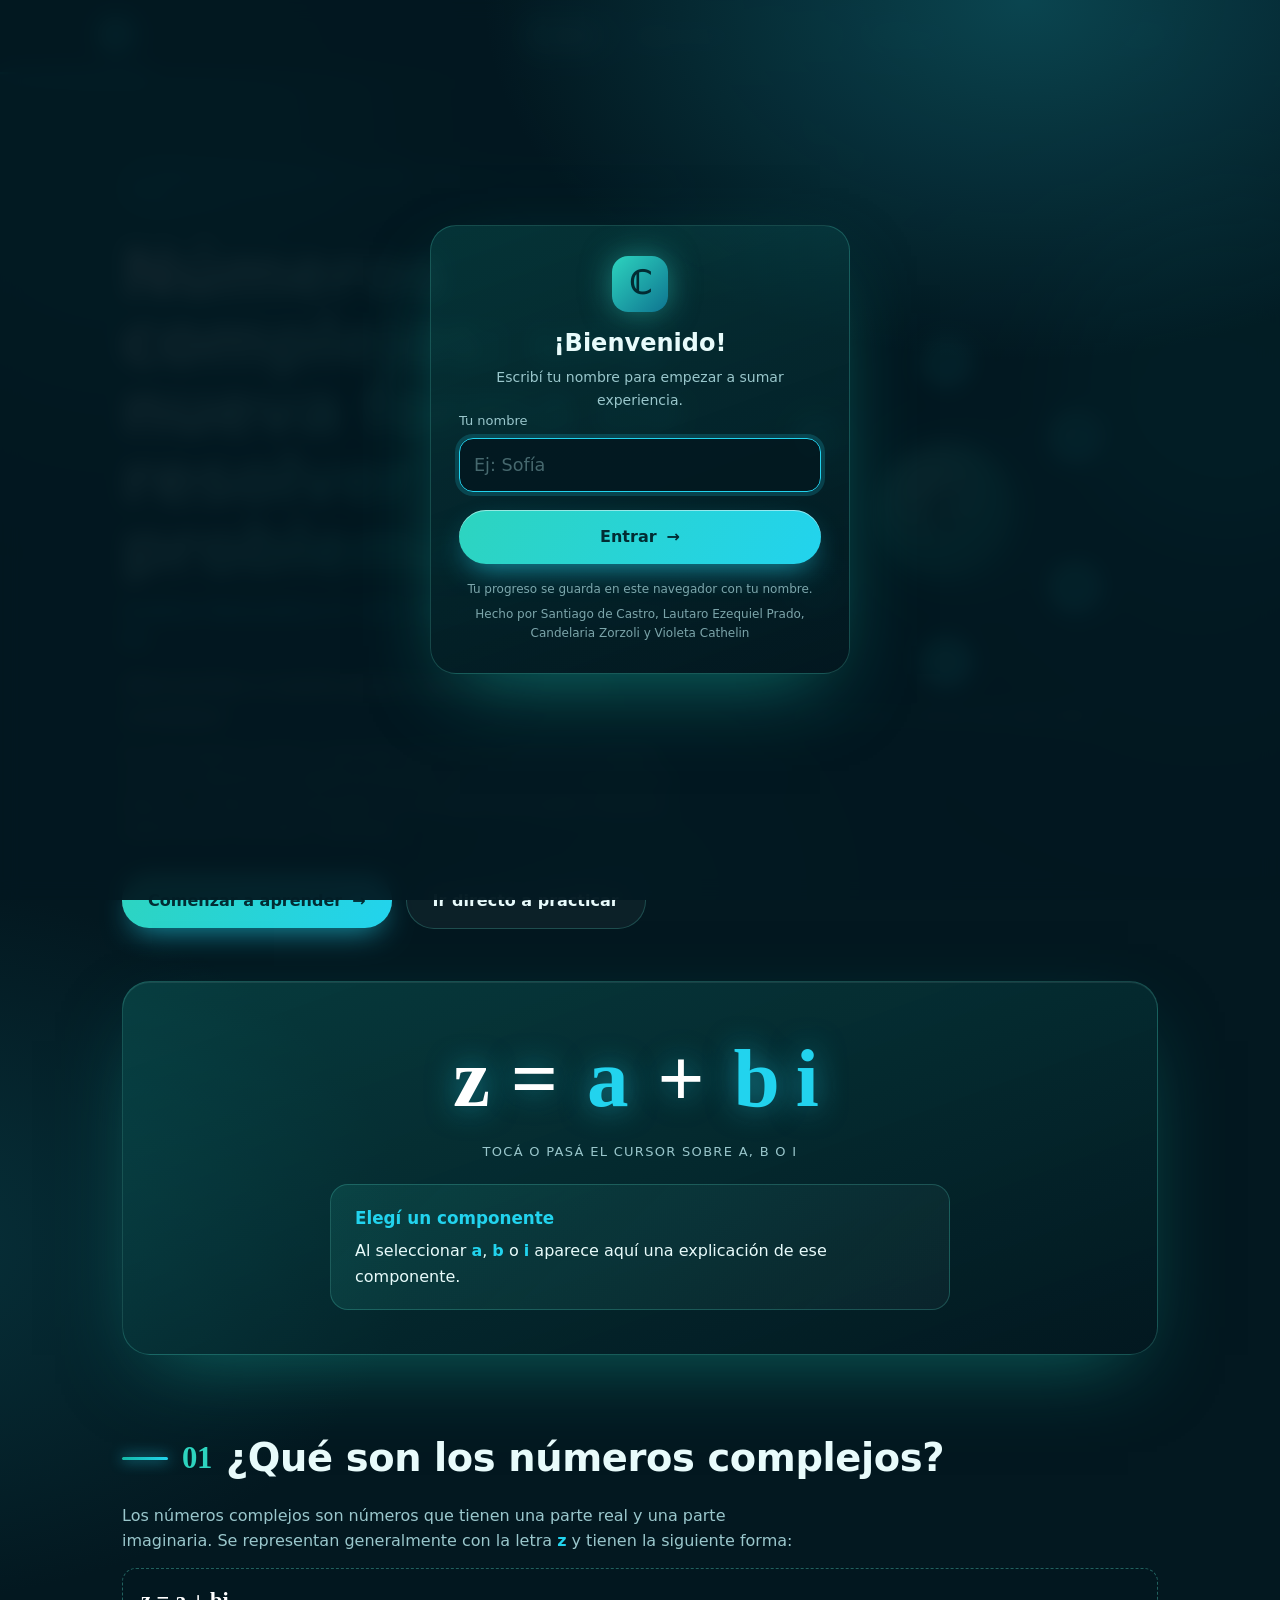
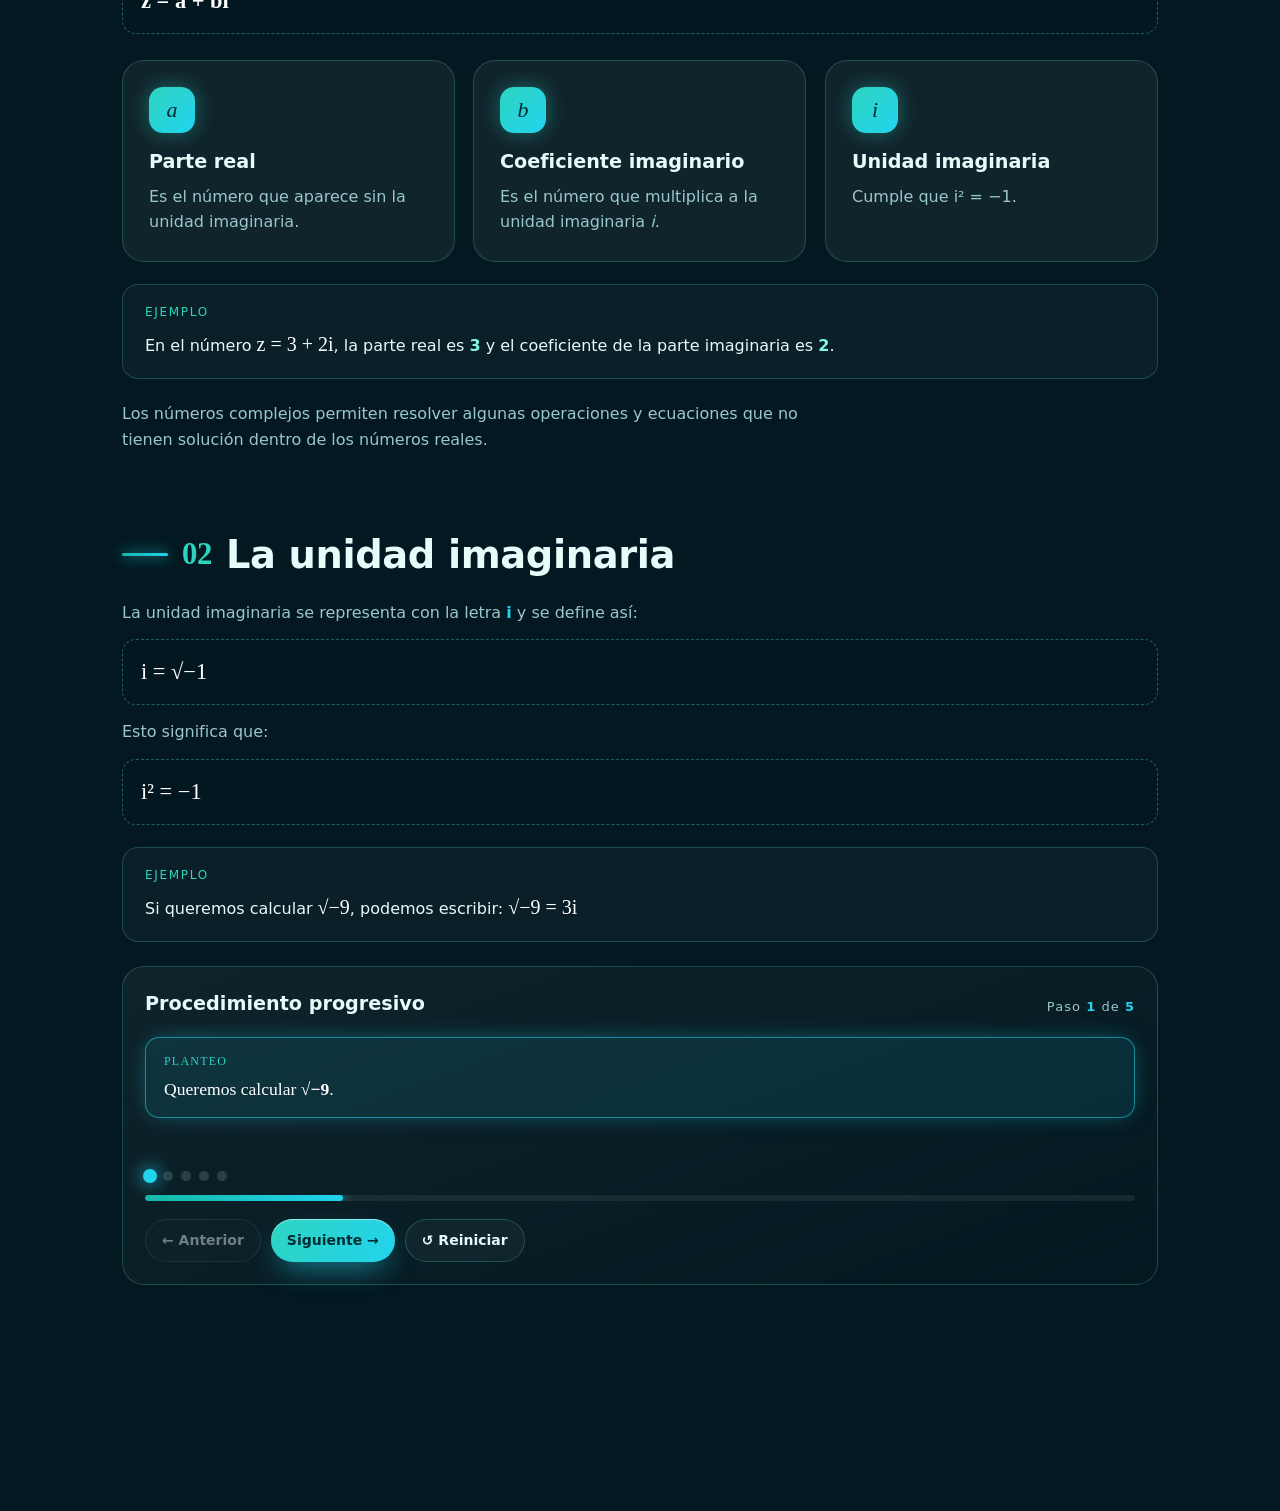
==== commit 9245046c: "Add files via upload" ====
--- a/pagina web.html
+++ b/pagina web.html
@@ -1,1176 +1,470 @@
-<!DOCTYPE html>
-<html lang="es">
-<head>
-<meta charset="UTF-8">
-<meta name="viewport" content="width=device-width, initial-scale=1">
-<title>Números complejos · Matemática 5.º año</title>
-<style>
-*{box-sizing:border-box;margin:0;padding:0}
-:root{--turq:#14b8a6;--turq2:#2dd4bf;--cyan:#22d3ee;--deep:#031820;--ink:#e8fbfb;--muted:#9ac7cc;--glass:rgba(255,255,255,.055);--line:rgba(94,234,212,.22);--ok:#4ade80;--bad:#f87171;--ease:cubic-bezier(.22,1,.36,1);--math:'STIX Two Math','Cambria Math',Georgia,serif}
-html{-webkit-text-size-adjust:100%}
-body{font-family:'Inter',system-ui,-apple-system,'Segoe UI',Roboto,sans-serif;color:var(--ink);line-height:1.6;min-height:100vh;overflow-x:hidden;background:radial-gradient(1200px 700px at 85% -10%,#0b4a55,transparent 60%),radial-gradient(900px 600px at -10% 40%,#07323b,transparent 60%),var(--deep);opacity:0;transition:opacity 1.1s var(--ease)}
-body.ready{opacity:1}
-button,input,textarea{font:inherit}
-.bg{position:fixed;inset:0;z-index:0;pointer-events:none;overflow:hidden}
-.blob{position:absolute;border-radius:50%;filter:blur(90px);opacity:.33;animation:drift 26s ease-in-out infinite alternate;will-change:transform}
-.b1{width:520px;height:520px;background:var(--turq);left:-140px;top:-120px}
-.b2{width:460px;height:460px;background:#0e7490;right:-150px;top:30%;animation-duration:32s}
-.b3{width:380px;height:380px;background:var(--cyan);opacity:.16;left:35%;bottom:-180px;animation-duration:22s}
-@keyframes drift{from{transform:translate3d(0,0,0) scale(1)}to{transform:translate3d(80px,60px,0) scale(1.12)}}
-.sym span{position:absolute;font-family:var(--math);color:var(--cyan);opacity:.14;font-size:var(--s);animation:float var(--d) ease-in-out infinite;animation-delay:var(--dl)}
-@keyframes float{0%,100%{transform:translate3d(0,0,0) rotate(0)}50%{transform:translate3d(14px,-26px,0) rotate(12deg)}}
-
-.nav{position:sticky;top:0;z-index:50;backdrop-filter:blur(16px);-webkit-backdrop-filter:blur(16px);background:rgba(3,24,32,.72);border-bottom:1px solid var(--line)}
-.nav-in{max-width:1120px;margin:0 auto;padding:12px 20px;display:flex;align-items:center;gap:18px}
-.brand{display:flex;align-items:center;gap:10px;font-weight:700;white-space:nowrap}
-.brand-mark{width:34px;height:34px;border-radius:10px;display:grid;place-items:center;background:linear-gradient(135deg,var(--turq2),#0e7490);color:#022c33;font-family:var(--math);font-style:italic;font-size:20px;box-shadow:0 0 22px rgba(45,212,191,.45);transition:transform .6s var(--ease)}
-.brand:hover .brand-mark{transform:rotate(-12deg) scale(1.08)}
-.tabs{position:relative;display:flex;gap:4px;margin-left:auto;overflow-x:auto;scrollbar-width:none;padding:4px;border-radius:999px;background:rgba(255,255,255,.04);border:1px solid var(--line);max-width:100%}
-.tabs::-webkit-scrollbar{display:none}
-.pill{position:absolute;left:0;top:4px;bottom:4px;width:0;border-radius:999px;background:linear-gradient(120deg,rgba(45,212,191,.38),rgba(34,211,238,.18));box-shadow:0 0 18px rgba(34,211,238,.35),inset 0 0 0 1px rgba(94,234,212,.5);transition:transform .6s var(--ease),width .6s var(--ease)}
-.tab{position:relative;z-index:1;display:flex;align-items:center;gap:7px;padding:8px 14px;border:0;background:none;color:var(--muted);font-size:14px;border-radius:999px;cursor:pointer;white-space:nowrap;transition:color .3s,transform .3s var(--ease)}
-.tab:hover{color:var(--ink);transform:translateY(-1px)}
-.tab:focus-visible{outline:2px solid var(--cyan);outline-offset:2px}
-.tab[aria-current="true"]{color:#fff}
-.tab .ic{font-family:var(--math);font-style:italic;color:var(--turq2)}
-.tab .idx{display:none}
-.gbar{height:2px;background:rgba(255,255,255,.06)}
-.gbar i{display:block;height:100%;width:0;background:linear-gradient(90deg,var(--turq),var(--cyan));box-shadow:0 0 10px var(--cyan);transition:width .8s var(--ease)}
-
-main{position:relative;z-index:1;overflow-x:clip}
-.view{display:none;padding:56px 0 110px}
-.view.active{display:block;animation:viewIn .75s var(--ease) both}
-.view.leaving{display:block;animation:viewOut .38s ease-in forwards;pointer-events:none}
-@keyframes viewIn{from{opacity:0;transform:translate3d(0,36px,0) scale(.985);filter:blur(6px)}to{opacity:1;transform:none;filter:none}}
-@keyframes viewOut{to{opacity:0;transform:translate3d(-30px,0,0) scale(.98);filter:blur(4px)}}
-.wrap{max-width:1080px;margin:0 auto;padding:0 22px;position:relative}
-.deco{position:absolute;border-radius:50%;pointer-events:none;filter:blur(40px);opacity:.5;will-change:transform}
-
-[data-reveal]{opacity:0;translate:0 26px;scale:.97;transition:opacity .8s var(--ease),translate .9s var(--ease),scale .9s var(--ease),filter .9s var(--ease);transition-delay:var(--rd,0ms)}
-[data-reveal].in{opacity:1;translate:0 0;scale:1}
-[data-reveal="zoom"]{scale:.82}
-[data-reveal="formula"]{translate:0 14px;scale:.94;filter:blur(5px)}
-[data-reveal="formula"].in{filter:none}
-
-.kicker{display:inline-flex;gap:8px;align-items:center;font-size:13px;letter-spacing:.16em;text-transform:uppercase;color:var(--cyan);padding:6px 14px;border:1px solid var(--line);border-radius:999px;background:rgba(34,211,238,.06)}
-.dot{width:7px;height:7px;border-radius:50%;background:var(--cyan);box-shadow:0 0 10px var(--cyan);animation:pulse 2s infinite}
-@keyframes pulse{0%,100%{opacity:1;transform:scale(1)}50%{opacity:.4;transform:scale(.7)}}
-.title{font-size:clamp(2.2rem,5.6vw,4.1rem);line-height:1.05;font-weight:800;letter-spacing:-.02em;margin:22px 0 14px;max-width:18ch;background:linear-gradient(120deg,#fff 10%,var(--turq2) 55%,var(--cyan) 92%);-webkit-background-clip:text;background-clip:text;color:transparent}
-.title.sm{font-size:clamp(2rem,4.6vw,3.2rem)}
-.subtitle{color:var(--cyan);font-weight:600;font-size:1.1rem;margin-top:6px}
-.lead{font-size:1.2rem;margin-top:18px;max-width:62ch}
-.p{color:var(--muted);max-width:68ch;margin-top:8px}
-.h2{font-size:clamp(1.6rem,3.4vw,2.4rem);font-weight:750;margin:72px 0 14px;letter-spacing:-.01em;display:flex;align-items:center;gap:14px;flex-wrap:wrap}
-.h2 .num{font-family:var(--math);color:var(--turq2);font-size:.8em}
-.h2::before{content:'';width:46px;height:3px;border-radius:3px;background:linear-gradient(90deg,var(--turq),var(--cyan));box-shadow:0 0 14px var(--cyan)}
-.h3{font-size:1.2rem;font-weight:700;margin-bottom:6px}
-.muted{color:var(--muted)}
-.hl{color:var(--cyan);font-weight:700}
-.res{color:#7ff7e4;font-weight:700}
-.mathline{font-family:var(--math);font-size:clamp(1.15rem,2.4vw,1.4rem);color:#fff;background:rgba(3,24,32,.6);border:1px dashed rgba(94,234,212,.35);padding:14px 18px;border-radius:14px;margin:14px 0;overflow-x:auto}
-.ex-math{font-family:var(--math);font-size:1.25rem;color:#fff}
-
-.hero-grid{display:grid;grid-template-columns:1.15fr .85fr;gap:36px;align-items:center;padding-top:30px}
-.cta-row{display:flex;gap:14px;flex-wrap:wrap;margin-top:30px;align-items:center}
-
-.btn{position:relative;display:inline-flex;align-items:center;gap:10px;padding:14px 26px;border-radius:999px;border:0;cursor:pointer;font-weight:700;color:#022c33;background:linear-gradient(120deg,var(--turq2),var(--cyan));box-shadow:0 12px 30px -10px rgba(34,211,238,.7),inset 0 1px 0 rgba(255,255,255,.5);transition:transform .35s var(--ease),box-shadow .35s,filter .3s;overflow:hidden;isolation:isolate}
-.btn::before{content:'';position:absolute;inset:0;z-index:-1;background:linear-gradient(110deg,transparent 30%,rgba(255,255,255,.55) 50%,transparent 70%);transform:translateX(-120%);transition:transform .9s var(--ease)}
-.btn:hover{transform:translateY(-3px);box-shadow:0 18px 40px -10px rgba(34,211,238,.85)}
-.btn:hover::before{transform:translateX(120%)}
-.btn:active{transform:translateY(1px) scale(.97)}
-.btn:focus-visible{outline:3px solid rgba(34,211,238,.6);outline-offset:3px}
-.btn.ghost{background:rgba(255,255,255,.04);color:var(--ink);border:1px solid var(--line);box-shadow:none}
-.btn.ghost:hover{border-color:rgba(94,234,212,.6)}
-.btn.small{padding:9px 16px;font-size:14px}
-.btn[disabled]{opacity:.45;cursor:not-allowed;transform:none;filter:grayscale(.4)}
-.btn[disabled]::before{display:none}
-.btn .arrow{transition:transform .35s var(--ease)}
-.btn:hover .arrow{transform:translateX(5px)}
-
-.fhero{text-align:center;padding:44px 22px;border-radius:28px;position:relative;overflow:hidden;margin-top:52px;background:linear-gradient(160deg,rgba(20,184,166,.22),rgba(3,24,32,.5));border:1px solid var(--line);box-shadow:0 30px 80px -30px rgba(20,184,166,.5),inset 0 1px 0 rgba(255,255,255,.08)}
-.shine{position:absolute;inset:0;pointer-events:none;background:linear-gradient(110deg,transparent 30%,rgba(255,255,255,.12) 50%,transparent 70%);transform:translateX(-100%);animation:shine 6s infinite}
-@keyframes shine{0%,60%{transform:translateX(-100%)}100%{transform:translateX(100%)}}
-.big{font-family:var(--math);font-size:clamp(2.6rem,7.5vw,5.2rem);font-weight:700;color:#fff;text-shadow:0 0 30px rgba(34,211,238,.55);line-height:1.25;position:relative}
-.part{display:inline-block;cursor:pointer;color:var(--cyan);border-radius:14px;padding:0 8px;transition:background .3s,color .3s,transform .35s var(--ease)}
-.part:hover{background:rgba(34,211,238,.12);transform:translateY(-5px)}
-.part.on{background:rgba(34,211,238,.2);color:#fff;transform:translateY(-4px) scale(1.05)}
-.part:focus-visible{outline:none;box-shadow:0 0 0 3px rgba(34,211,238,.5)}
-.caption{color:var(--muted);margin-top:12px;font-size:13px;letter-spacing:.1em;text-transform:uppercase;position:relative}
-.panel{margin:22px auto 0;max-width:620px;min-height:96px;padding:20px 24px;border-radius:18px;text-align:left;background:linear-gradient(135deg,rgba(45,212,191,.12),rgba(255,255,255,.03));border:1px solid var(--line);position:relative}
-.panel.swap{animation:swapIn .5s var(--ease)}
-.panel strong{color:var(--cyan);font-size:1.05rem}
-.panel p{margin-top:6px}
-@keyframes swapIn{from{opacity:0;transform:translateY(10px) scale(.98)}to{opacity:1;transform:none}}
-
-.orbit{position:relative;width:min(300px,70vw);aspect-ratio:1;margin:0 auto;display:grid;place-items:center}
-.orbit .ring{position:absolute;inset:0;border-radius:50%;border:1px dashed rgba(94,234,212,.3);animation:spin 22s linear infinite}
-.orbit .ring.r2{inset:14%;border-style:solid;border-color:rgba(34,211,238,.25);animation-duration:14s;animation-direction:reverse}
-.orbit .core{width:46%;aspect-ratio:1;border-radius:50%;display:grid;place-items:center;background:radial-gradient(circle at 35% 30%,#7ff7e4,var(--turq) 55%,#0b3c49);box-shadow:0 0 60px rgba(45,212,191,.55);font-family:var(--math);font-size:clamp(2rem,5vw,3rem);color:#022c33;font-weight:700;animation:breathe 4s ease-in-out infinite}
-.orbit .sat{position:absolute;width:14px;height:14px;border-radius:50%;background:var(--cyan);box-shadow:0 0 16px var(--cyan);top:50%;left:50%;margin:-7px;animation:orbit 9s linear infinite}
-.orbit .sat.s2{animation-duration:6s;background:var(--turq2)}
-@keyframes spin{to{transform:rotate(360deg)}}
-@keyframes orbit{from{transform:rotate(0) translateX(150px)}to{transform:rotate(360deg) translateX(150px) rotate(-360deg)}}
-@keyframes breathe{0%,100%{transform:scale(1)}50%{transform:scale(1.06)}}
-
-.grid3{display:grid;grid-template-columns:repeat(3,1fr);gap:18px;margin-top:26px}
-.card{background:var(--glass);border:1px solid var(--line);border-radius:22px;padding:26px;position:relative;overflow:hidden;transition:transform .35s var(--ease),border-color .4s,box-shadow .4s;transform-style:preserve-3d;transform:perspective(900px) rotateX(var(--rx,0deg)) rotateY(var(--ry,0deg));backdrop-filter:blur(6px)}
-.card:hover{border-color:rgba(45,212,191,.5);box-shadow:0 20px 50px -22px rgba(20,184,166,.5)}
-.card::after{content:'';position:absolute;inset:0;pointer-events:none;opacity:0;transition:opacity .4s;background:radial-gradient(340px circle at var(--mx,50%) var(--my,0%),rgba(45,212,191,.16),transparent 45%)}
-.card:hover::after{opacity:1}
-.badge-ico{width:46px;height:46px;border-radius:14px;display:grid;place-items:center;font-family:var(--math);font-size:22px;font-style:italic;color:#022c33;background:linear-gradient(135deg,var(--turq2),var(--cyan));box-shadow:0 0 20px rgba(45,212,191,.4);margin-bottom:14px;transition:transform .5s var(--ease)}
-.card:hover .badge-ico{transform:rotate(-8deg) scale(1.08)}
-.note{margin-top:22px;padding:18px 20px;border-radius:16px;border-left:3px solid var(--cyan);background:rgba(34,211,238,.06)}
-.example{margin-top:22px;padding:18px 22px;border-radius:16px;background:rgba(255,255,255,.03);border:1px solid var(--line)}
-.example .lbl{font-size:12px;letter-spacing:.14em;text-transform:uppercase;color:var(--turq2);margin-bottom:6px}
-
-.stepper{margin-top:24px;border-radius:22px;padding:22px;background:linear-gradient(160deg,rgba(255,255,255,.05),rgba(3,24,32,.55));border:1px solid var(--line)}
-.stepper-head{display:flex;justify-content:space-between;align-items:center;gap:12px;flex-wrap:wrap}
-.counter{font-size:13px;color:var(--muted);letter-spacing:.08em}
-.counter b{color:var(--cyan)}
-.dots{display:flex;gap:8px;margin:14px 0 4px;flex-wrap:wrap}
-.dots i{width:10px;height:10px;border-radius:50%;background:rgba(255,255,255,.14);transition:background .4s,transform .4s var(--ease),box-shadow .4s}
-.dots i.done{background:var(--turq2)}
-.dots i.cur{background:var(--cyan);transform:scale(1.4);box-shadow:0 0 12px var(--cyan)}
-.step-area{min-height:120px;display:flex;flex-direction:column;gap:10px;margin-top:12px}
-.step{padding:14px 18px;border-radius:14px;font-family:var(--math);font-size:1.1rem;background:rgba(255,255,255,.035);border:1px solid rgba(94,234,212,.12);color:var(--muted);transition:color .4s,background .4s,opacity .4s}
-.step.past{opacity:.5}
-.step.now{color:#fff;background:rgba(34,211,238,.1);border-color:rgba(34,211,238,.55);box-shadow:0 0 24px -8px rgba(34,211,238,.6);animation:stepIn .55s var(--ease) both}
-.step .tag{display:block;font-family:var(--math);font-size:12px;letter-spacing:.1em;color:var(--turq2);margin-bottom:4px;text-transform:uppercase}
-@keyframes stepIn{from{opacity:0;transform:translateX(-14px) scale(.98)}to{opacity:1;transform:none}}
-.controls{display:flex;gap:10px;flex-wrap:wrap;margin-top:18px}
-.bar{height:6px;border-radius:6px;background:rgba(255,255,255,.07);overflow:hidden;margin-top:14px}
-.bar i{display:block;height:100%;width:0;border-radius:6px;background:linear-gradient(90deg,var(--turq),var(--cyan));box-shadow:0 0 12px var(--cyan);transition:width .8s var(--ease)}
-
-.practice-head{display:flex;justify-content:space-between;align-items:flex-end;gap:20px;flex-wrap:wrap}
-.score{min-width:230px;padding:16px 18px;border-radius:18px;background:rgba(255,255,255,.04);border:1px solid var(--line)}
-.score .big-n{font-family:var(--math);font-size:2rem;color:#fff}
-.ex{margin-top:26px;padding:26px;border-radius:24px;position:relative;overflow:hidden;background:linear-gradient(160deg,rgba(255,255,255,.05),rgba(3,24,32,.5));border:1px solid var(--line);transition:border-color .5s,box-shadow .5s}
-.ex.ok{border-color:rgba(74,222,128,.55);box-shadow:0 0 40px -14px rgba(74,222,128,.55)}
-.ex.bad{animation:shake .5s var(--ease)}
-@keyframes shake{0%,100%{transform:translateX(0)}20%{transform:translateX(-8px)}40%{transform:translateX(7px)}60%{transform:translateX(-5px)}80%{transform:translateX(3px)}}
-.ex-top{display:flex;justify-content:space-between;align-items:center;gap:12px;flex-wrap:wrap}
-.ex-num{font-family:var(--math);font-style:italic;font-size:1.1rem;color:#022c33;width:42px;height:42px;border-radius:12px;display:grid;place-items:center;background:linear-gradient(135deg,var(--turq2),var(--cyan))}
-.ex-status{font-size:13px;letter-spacing:.08em;color:var(--muted)}
-.ex-status.ok{color:var(--ok)}
-.ex-status.bad{color:var(--bad)}
-.ex-prompt{margin-top:14px;color:var(--muted)}
-.ex-expr{font-family:var(--math);font-size:clamp(1.4rem,3.6vw,2rem);color:#fff;margin-top:10px;padding:14px 18px;border-radius:14px;background:rgba(3,24,32,.55);border:1px dashed rgba(94,234,212,.3);display:inline-block}
-.fields{display:flex;gap:14px;flex-wrap:wrap;margin-top:18px;align-items:flex-end}
-.field{display:flex;flex-direction:column;gap:6px;min-width:180px;flex:1}
-.field label{font-size:13px;color:var(--muted)}
-input[type=text],textarea{width:100%;color:#fff;padding:12px 14px;border-radius:14px;background:rgba(3,24,32,.65);border:1px solid rgba(94,234,212,.28);transition:border-color .3s,box-shadow .3s,background .3s;outline:none}
-input[type=text]{font-size:1.1rem}
-input::placeholder,textarea::placeholder{color:rgba(154,199,204,.45)}
-input:hover,textarea:hover{border-color:rgba(94,234,212,.5)}
-input:focus,textarea:focus{border-color:var(--cyan);box-shadow:0 0 0 4px rgba(34,211,238,.18);background:rgba(3,24,32,.85)}
-input:disabled{opacity:.7}
-input.wrong{border-color:var(--bad);box-shadow:0 0 0 4px rgba(248,113,113,.15)}
-input.right{border-color:var(--ok);box-shadow:0 0 0 4px rgba(74,222,128,.15)}
-.ex-actions{display:flex;gap:10px;flex-wrap:wrap;margin-top:18px}
-.fb{margin-top:16px;opacity:0;transform:translateY(8px);transition:opacity .4s var(--ease),transform .4s var(--ease);border-radius:14px}
-.fb:not(:empty){opacity:1;transform:none;padding:14px 16px}
-.fb.ok{background:rgba(74,222,128,.12);border:1px solid rgba(74,222,128,.4);color:#bbf7d0}
-.fb.bad{background:rgba(248,113,113,.1);border:1px solid rgba(248,113,113,.4);color:#fecaca}
-.hints{margin-top:14px;display:grid;gap:8px}
-.hint{padding:10px 14px;border-radius:12px;font-size:14px;background:rgba(34,211,238,.07);border-left:2px solid var(--cyan);animation:swapIn .5s var(--ease) both}
-.explain{margin-top:14px;padding:16px 18px;border-radius:14px;background:rgba(255,255,255,.035);border:1px solid var(--line);animation:swapIn .6s var(--ease) both}
-.explain[hidden]{display:none}
-.explain .mathline{margin:8px 0 0}
-.spark{position:absolute;width:8px;height:8px;border-radius:50%;pointer-events:none;background:var(--c);box-shadow:0 0 10px var(--c);animation:burst .9s var(--ease) forwards}
-@keyframes burst{to{transform:translate(var(--tx),var(--ty)) scale(.2);opacity:0}}
-.summary{margin-top:30px;padding:26px;border-radius:24px;display:none;background:linear-gradient(160deg,rgba(20,184,166,.18),rgba(3,24,32,.5));border:1px solid var(--line)}
-.summary.show{display:block;animation:swapIn .7s var(--ease) both}
-.summary ul{list-style:none;margin-top:12px;display:grid;gap:10px}
-.summary li{display:flex;justify-content:space-between;gap:12px;flex-wrap:wrap;padding:12px 16px;border-radius:12px;background:rgba(255,255,255,.04)}
-.summary li span:last-child{font-family:var(--math);color:#fff}
-
-.refl-grid{display:grid;gap:18px;margin-top:26px}
-.q{padding:22px;border-radius:20px;background:var(--glass);border:1px solid var(--line);transition:border-color .4s,box-shadow .4s,transform .4s var(--ease)}
-.q:focus-within{border-color:var(--cyan);box-shadow:0 0 0 4px rgba(34,211,238,.12);transform:translateY(-2px)}
-.q.done{border-color:rgba(74,222,128,.45)}
-.q-head{display:flex;gap:14px;align-items:flex-start}
-.q-n{flex:0 0 auto;width:36px;height:36px;border-radius:12px;display:grid;place-items:center;font-family:var(--math);font-style:italic;color:#022c33;background:linear-gradient(135deg,var(--turq2),var(--cyan));transition:transform .5s var(--ease),background .5s}
-.q.done .q-n{background:linear-gradient(135deg,#86efac,var(--ok));transform:rotate(360deg)}
-.q-title{font-weight:650;font-size:1.05rem;padding-top:4px}
-textarea{min-height:90px;margin-top:14px;resize:vertical;padding:14px 16px}
-.q-foot{display:flex;justify-content:space-between;font-size:12px;color:var(--muted);margin-top:8px}
-.review{margin-top:24px;display:none}
-.review.show{display:block;animation:swapIn .6s var(--ease) both}
-.rev-item{padding:14px 18px;border-radius:14px;background:rgba(255,255,255,.035);border-left:3px solid var(--turq2);margin-top:10px}
-.rev-item b{color:var(--cyan)}
-.rev-item p{margin-top:4px;white-space:pre-wrap;word-break:break-word}
-.final{margin-top:24px;padding:26px;border-radius:24px;text-align:center;display:none;background:linear-gradient(160deg,rgba(74,222,128,.14),rgba(3,24,32,.5));border:1px solid rgba(74,222,128,.4)}
-.final.show{display:block;animation:swapIn .7s var(--ease) both}
-.final h3{font-size:1.5rem;color:#bbf7d0}
-.trophy{font-size:44px;display:inline-block;animation:bob 2.4s ease-in-out infinite}
-@keyframes bob{0%,100%{transform:translateY(0)}50%{transform:translateY(-8px)}}
-.msg{margin-top:14px;font-size:14px;color:var(--cyan);min-height:1.4em}
-
-.conclu{margin-top:26px;padding:34px;border-radius:30px;position:relative;overflow:hidden;background:linear-gradient(150deg,rgba(20,184,166,.28),rgba(7,50,59,.7) 60%,rgba(3,24,32,.9));border:1px solid var(--line);box-shadow:0 40px 90px -40px rgba(20,184,166,.6)}
-.checks{list-style:none;display:grid;gap:12px;margin-top:18px}
-.checks li{display:flex;gap:14px;align-items:center;padding:14px 16px;border-radius:14px;background:rgba(3,24,32,.4);border:1px solid rgba(94,234,212,.2);transition:transform .4s var(--ease),border-color .4s}
-.checks li:hover{transform:translateX(6px);border-color:rgba(94,234,212,.55)}
-.tick{flex:0 0 auto;width:28px;height:28px;border-radius:50%;display:grid;place-items:center;background:linear-gradient(135deg,var(--turq2),var(--cyan));color:#022c33;font-weight:800;font-size:14px;box-shadow:0 0 14px rgba(34,211,238,.5)}
-.end-actions{display:flex;gap:14px;flex-wrap:wrap;margin-top:28px}
-.footer-note{margin-top:40px;text-align:center;color:var(--muted);font-size:13px}
-
-@media (max-width:900px){.hero-grid{grid-template-columns:1fr;gap:26px}.grid3{grid-template-columns:repeat(2,1fr)}}
-@media (max-width:720px){
-  .nav-in{padding:10px 12px;gap:10px;flex-wrap:wrap;justify-content:center}
-  .brand{width:100%;justify-content:center}
-  .tabs{margin-left:0;width:100%;justify-content:flex-start}
-  .tab{padding:7px 11px;font-size:13px}
-  .tab .ic{display:none}
-  .tab .idx{display:inline;font-family:var(--math);font-style:italic;color:var(--turq2);margin-right:4px}
-  .view{padding:34px 0 80px}
-  .grid3{grid-template-columns:1fr}
-  .h2{margin:52px 0 12px}
-  .card,.ex,.stepper,.summary,.conclu,.final{padding:20px}
-  .btn{width:100%;justify-content:center}
-  .field{min-width:100%}
-  .fhero{padding:30px 16px}
-  .orbit .sat{display:none}
-}
-@media (prefers-reduced-motion:reduce){
-  *,*::before,*::after{animation:none!important;transition-duration:.01ms!important;scroll-behavior:auto!important}
-  [data-reveal]{opacity:1!important;translate:none!important;scale:none!important;filter:none!important}
-  .blob,.sym,.grid-lines{display:none}
-}
-</style>
-</head>
-<body>
-
-<div class="bg" aria-hidden="true">
-  <div class="blob b1"></div><div class="blob b2"></div><div class="blob b3"></div>
-  <div class="sym" id="sym"></div>
-</div>
-
-<header class="nav">
-  <div class="nav-in">
-    <div class="brand"><div class="brand-mark">i</div></div>
-    <nav class="tabs" id="tabs" role="tablist" aria-label="Secciones">
-      <div class="pill" id="pill"></div>
-      <button class="tab" role="tab" data-go="inicio" aria-current="true"><span class="ic">ℂ</span><span class="idx">1</span>Inicio</button>
-      <button class="tab" role="tab" data-go="operaciones" aria-current="false"><span class="ic">+</span><span class="idx">2</span>Operaciones</button>
-      <button class="tab" role="tab" data-go="practica" aria-current="false"><span class="ic">✎</span><span class="idx">3</span>Práctica</button>
-      <button class="tab" role="tab" data-go="reflexion" aria-current="false"><span class="ic">?</span><span class="idx">4</span>Reflexión</button>
-      <button class="tab" role="tab" data-go="conclusion" aria-current="false"><span class="ic">★</span><span class="idx">5</span>Conclusión</button>
-    </nav>
-  </div>
-  <div class="gbar"><i id="gbar"></i></div>
-</header>
-
-<main>
-
-<!-- 1. INICIO -->
-<section class="view active" id="v-inicio" aria-label="Inicio y conceptos">
-  <div class="deco" style="width:340px;height:340px;background:var(--turq);right:-120px;top:120px"></div>
-  <div class="wrap">
-    <div class="hero-grid">
-      <div>
-        <span class="kicker" data-reveal><span class="dot"></span>Matemática · 5.º año</span>
-        <h1 class="title" data-reveal style="--rd:80ms">Números complejos: una nueva forma de resolver problemas</h1>
-        <p class="subtitle" data-reveal style="--rd:160ms">Matemática · 5.º año de secundaria.</p>
-        <p class="lead" data-reveal style="--rd:260ms">¡Bienvenidos a nuestra página web sobre números complejos!</p>
-        <p class="p" data-reveal style="--rd:340ms">En este espacio vamos a aprender qué son los números complejos, cómo se representan algebraicamente y cuáles son sus operaciones básicas. La idea es comprender los conceptos principales mediante explicaciones sencillas y ejemplos.</p>
-        <div class="cta-row" data-reveal style="--rd:440ms">
-          <button class="btn" data-go="operaciones">Comenzar a aprender <span class="arrow">→</span></button>
-          <button class="btn ghost" data-go="practica">Ir directo a practicar</button>
-        </div>
-      </div>
-      <div data-reveal="zoom" style="--rd:200ms">
-        <div class="orbit" aria-hidden="true">
-          <div class="ring"></div><div class="ring r2"></div>
-          <div class="sat"></div><div class="sat s2"></div>
-          <div class="core">z</div>
-        </div>
-      </div>
-    </div>
-
-    <div class="fhero" data-reveal="formula" style="--rd:120ms">
-      <div class="shine"></div>
-      <div class="big" aria-label="z igual a a más b i">
-        z = <span class="part" data-part="a" tabindex="0" role="button">a</span> +
-        <span class="part" data-part="b" tabindex="0" role="button">b</span><span class="part" data-part="i" tabindex="0" role="button">i</span>
-      </div>
-      <div class="caption">Tocá o pasá el cursor sobre a, b o i</div>
-      <div class="panel" id="partPanel" aria-live="polite">
-        <strong>Elegí un componente</strong>
-        <p>Al seleccionar <span class="hl">a</span>, <span class="hl">b</span> o <span class="hl">i</span> aparece aquí una explicación de ese componente.</p>
-      </div>
-    </div>
-
-    <h2 class="h2" data-reveal><span class="num">01</span>¿Qué son los números complejos?</h2>
-    <p class="p" data-reveal>Los números complejos son números que tienen una parte real y una parte imaginaria. Se representan generalmente con la letra <span class="hl">z</span> y tienen la siguiente forma:</p>
-    <div class="mathline" data-reveal><strong>z = a + bi</strong></div>
-
-    <div class="grid3">
-      <article class="card" data-reveal data-tilt style="--rd:0ms">
-        <div class="badge-ico">a</div>
-        <h3 class="h3">Parte real</h3>
-        <p class="muted">Es el número que aparece sin la unidad imaginaria.</p>
-      </article>
-      <article class="card" data-reveal data-tilt style="--rd:120ms">
-        <div class="badge-ico">b</div>
-        <h3 class="h3">Coeficiente imaginario</h3>
-        <p class="muted">Es el número que multiplica a la unidad imaginaria <i>i</i>.</p>
-      </article>
-      <article class="card" data-reveal data-tilt style="--rd:240ms">
-        <div class="badge-ico">i</div>
-        <h3 class="h3">Unidad imaginaria</h3>
-        <p class="muted">Cumple que i² = −1.</p>
-      </article>
-    </div>
-
-    <div class="example" data-reveal>
-      <div class="lbl">Ejemplo</div>
-      <p>En el número <span class="ex-math">z = 3 + 2i</span>, la parte real es <span class="res">3</span> y el coeficiente de la parte imaginaria es <span class="res">2</span>.</p>
-    </div>
-    <p class="p" data-reveal style="margin-top:22px">Los números complejos permiten resolver algunas operaciones y ecuaciones que no tienen solución dentro de los números reales.</p>
-
-    <h2 class="h2" data-reveal><span class="num">02</span>La unidad imaginaria</h2>
-    <p class="p" data-reveal>La unidad imaginaria se representa con la letra <span class="hl">i</span> y se define así:</p>
-    <div class="mathline" data-reveal>i = √−1</div>
-    <p class="p" data-reveal>Esto significa que:</p>
-    <div class="mathline" data-reveal>i² = −1</div>
-
-    <div class="example" data-reveal>
-      <div class="lbl">Ejemplo</div>
-      <p>Si queremos calcular <span class="ex-math">√−9</span>, podemos escribir: <span class="ex-math">√−9 = 3i</span></p>
-    </div>
-
-    <div class="stepper" data-stepper="st-unit" data-reveal>
-      <div class="stepper-head"><div class="h3">Procedimiento progresivo</div><div class="counter">Paso <b class="cur">1</b> de <b class="tot">1</b></div></div>
-      <div class="step-area" aria-live="polite"></div>
-      <div class="dots"></div>
-      <div class="bar"><i></i></div>
-      <div class="controls">
-        <button class="btn ghost small" data-act="prev">← Anterior</button>
-        <button class="btn small" data-act="next">Siguiente →</button>
-        <button class="btn ghost small" data-act="reset">↺ Reiniciar</button>
-      </div>
-    </div>
-
-    <div class="note" data-reveal>
-      <strong>Aclaración matemática:</strong> en el contexto de los números complejos, √−9 se interpreta como la raíz cuadrada principal, <span class="res">3i</span>; las soluciones de <span class="ex-math">x² = −9</span> son <span class="ex-math">x = ±3i</span>.
-    </div>
-  </div>
-</section>
-
-<!-- 2. OPERACIONES -->
-<section class="view" id="v-operaciones" aria-label="Explicaciones y operaciones">
-  <div class="deco" style="width:300px;height:300px;background:#0e7490;left:-120px;top:60px"></div>
-  <div class="wrap">
-    <span class="kicker" data-reveal><span class="dot"></span>Sección 2</span>
-    <h2 class="title sm" data-reveal style="--rd:80ms">Explicaciones y operaciones</h2>
-    <p class="lead" data-reveal style="--rd:160ms">Cada operación se muestra paso a paso. Usá los controles para avanzar, retroceder o reiniciar.</p>
-
-    <h2 class="h2" data-reveal><span class="num">2.1</span>Suma</h2>
-    <div class="card" data-reveal data-tilt>
-      <div class="badge-ico">+</div>
-      <p class="muted">Para sumar números complejos, sumamos las partes reales entre sí y las partes imaginarias entre sí.</p>
-      <div class="example"><div class="lbl">Ejemplo</div><div class="ex-math">(3 + 2i) + (1 + 4i)</div></div>
-      <div class="mathline" style="margin-top:14px">Resultado: <span class="res">4 + 6i</span></div>
-      <div class="stepper" data-stepper="st-sum">
-        <div class="stepper-head"><div class="h3">Procedimiento animado</div><div class="counter">Paso <b class="cur">1</b> de <b class="tot">1</b></div></div>
-        <div class="step-area" aria-live="polite"></div>
-        <div class="dots"></div>
-        <div class="bar"><i></i></div>
-        <div class="controls">
-          <button class="btn ghost small" data-act="prev">← Anterior</button>
-          <button class="btn small" data-act="next">Siguiente →</button>
-          <button class="btn ghost small" data-act="reset">↺ Reiniciar</button>
-        </div>
-      </div>
-    </div>
-
-    <h2 class="h2" data-reveal><span class="num">2.2</span>Resta</h2>
-    <div class="card" data-reveal data-tilt>
-      <div class="badge-ico">−</div>
-      <p class="muted">Para restar números complejos, restamos las partes reales entre sí y las partes imaginarias entre sí.</p>
-      <div class="example"><div class="lbl">Ejemplo</div><div class="ex-math">(5 + 3i) − (2 + i)</div></div>
-      <div class="mathline" style="margin-top:14px">Resultado: <span class="res">3 + 2i</span></div>
-      <div class="stepper" data-stepper="st-sub">
-        <div class="stepper-head"><div class="h3">Procedimiento animado</div><div class="counter">Paso <b class="cur">1</b> de <b class="tot">1</b></div></div>
-        <div class="step-area" aria-live="polite"></div>
-        <div class="dots"></div>
-        <div class="bar"><i></i></div>
-        <div class="controls">
-          <button class="btn ghost small" data-act="prev">← Anterior</button>
-          <button class="btn small" data-act="next">Siguiente →</button>
-          <button class="btn ghost small" data-act="reset">↺ Reiniciar</button>
-        </div>
-      </div>
-    </div>
-
-    <h2 class="h2" data-reveal><span class="num">2.3</span>Multiplicación</h2>
-    <div class="card" data-reveal data-tilt>
-      <div class="badge-ico">×</div>
-      <p class="muted">Para multiplicar números complejos, aplicamos la propiedad distributiva y recordamos que i² = −1.</p>
-      <div class="example"><div class="lbl">Ejemplo</div><div class="ex-math">(2 + i)(3 + i)</div></div>
-      <div class="mathline" style="margin-top:14px">Resultado: <span class="res">5 + 5i</span></div>
-      <div class="stepper" data-stepper="st-mul">
-        <div class="stepper-head"><div class="h3">Procedimiento animado</div><div class="counter">Paso <b class="cur">1</b> de <b class="tot">1</b></div></div>
-        <div class="step-area" aria-live="polite"></div>
-        <div class="dots"></div>
-        <div class="bar"><i></i></div>
-        <div class="controls">
-          <button class="btn ghost small" data-act="prev">← Anterior</button>
-          <button class="btn small" data-act="next">Siguiente →</button>
-          <button class="btn ghost small" data-act="reset">↺ Reiniciar</button>
-        </div>
-      </div>
-    </div>
-
-    <div class="note" data-reveal style="margin-top:34px">
-      <strong>Idea clave:</strong> trabajamos igual que con binomios, agrupando términos semejantes. La única regla extra es reemplazar <span class="res">i² por −1</span>.
-    </div>
-    <div class="cta-row" data-reveal><button class="btn" data-go="practica">Practicar con ejercicios <span class="arrow">→</span></button></div>
-  </div>
-</section>
-
-<!-- 3. PRÁCTICA -->
-<section class="view" id="v-practica" aria-label="Práctica interactiva">
-  <div class="deco" style="width:320px;height:320px;background:var(--cyan);opacity:.25;right:-100px;top:40px"></div>
-  <div class="wrap">
-    <div class="practice-head">
-      <div>
-        <span class="kicker" data-reveal><span class="dot"></span>Sección 3</span>
-        <h2 class="title sm" data-reveal style="--rd:80ms">¡Poné a prueba lo que aprendiste!</h2>
-        <p class="lead" data-reveal style="--rd:160ms">Ahora que conocemos los conceptos básicos, vamos a practicar con algunos ejercicios.</p>
-      </div>
-      <div class="score" data-reveal style="--rd:220ms">
-        <div class="muted" style="font-size:13px;letter-spacing:.08em;text-transform:uppercase">Progreso</div>
-        <div class="big-n"><span id="solvedN">0</span> / 4 resueltos</div>
-        <div class="bar"><i id="practiceBar"></i></div>
-      </div>
-    </div>
-
-    <article class="ex" data-reveal data-ex="1">
-      <div class="ex-top"><div class="ex-num">1</div><div class="ex-status" data-status>Pendiente</div></div>
-      <p class="ex-prompt">Identificá la parte real y el coeficiente de la parte imaginaria de:</p>
-      <div class="ex-expr">4 + 7i</div>
-      <div class="fields">
-        <div class="field"><label for="e1re">Parte real</label><input id="e1re" type="text" autocomplete="off" placeholder="Ej.: 4" data-f="re"></div>
-        <div class="field"><label for="e1im">Coeficiente imaginario</label><input id="e1im" type="text" autocomplete="off" placeholder="Ej.: 7" data-f="im"></div>
-      </div>
-      <div class="ex-actions">
-        <button class="btn small" data-check>Verificar</button>
-        <button class="btn ghost small" data-hint>Pista</button>
-        <button class="btn ghost small" data-explain disabled>Ver explicación</button>
-        <button class="btn ghost small" data-retry>Reintentar</button>
-      </div>
-      <div class="hints" data-hints></div>
-      <div class="fb" data-fb role="status"></div>
-      <div class="explain" data-explain-box hidden></div>
-    </article>
-
-    <article class="ex" data-reveal data-ex="2">
-      <div class="ex-top"><div class="ex-num">2</div><div class="ex-status" data-status>Pendiente</div></div>
-      <p class="ex-prompt">Resolvé:</p>
-      <div class="ex-expr">(2 + 3i) + (4 + i)</div>
-      <div class="fields"><div class="field" style="max-width:360px"><label for="e2in">Tu respuesta</label><input id="e2in" type="text" autocomplete="off" placeholder="Ej.: 6 + 4i" data-f="z"></div></div>
-      <div class="ex-actions">
-        <button class="btn small" data-check>Verificar</button>
-        <button class="btn ghost small" data-hint>Pista</button>
-        <button class="btn ghost small" data-explain disabled>Ver explicación</button>
-        <button class="btn ghost small" data-retry>Reintentar</button>
-      </div>
-      <div class="hints" data-hints></div>
-      <div class="fb" data-fb role="status"></div>
-      <div class="explain" data-explain-box hidden></div>
-    </article>
-
-    <article class="ex" data-reveal data-ex="3">
-      <div class="ex-top"><div class="ex-num">3</div><div class="ex-status" data-status>Pendiente</div></div>
-      <p class="ex-prompt">Resolvé:</p>
-      <div class="ex-expr">(6 + 5i) − (2 + 3i)</div>
-      <div class="fields"><div class="field" style="max-width:360px"><label for="e3in">Tu respuesta</label><input id="e3in" type="text" autocomplete="off" placeholder="Ej.: 4 + 2i" data-f="z"></div></div>
-      <div class="ex-actions">
-        <button class="btn small" data-check>Verificar</button>
-        <button class="btn ghost small" data-hint>Pista</button>
-        <button class="btn ghost small" data-explain disabled>Ver explicación</button>
-        <button class="btn ghost small" data-retry>Reintentar</button>
-      </div>
-      <div class="hints" data-hints></div>
-      <div class="fb" data-fb role="status"></div>
-      <div class="explain" data-explain-box hidden></div>
-    </article>
-
-    <article class="ex" data-reveal data-ex="4">
-      <div class="ex-top"><div class="ex-num">4</div><div class="ex-status" data-status>Pendiente</div></div>
-      <p class="ex-prompt">Calculá:</p>
-      <div class="ex-expr">(1 + 2i)(2 + i)</div>
-      <div class="fields"><div class="field" style="max-width:360px"><label for="e4in">Tu respuesta final</label><input id="e4in" type="text" autocomplete="off" placeholder="Ej.: 5i" data-f="z"></div></div>
-      <div class="ex-actions">
-        <button class="btn small" data-check>Verificar</button>
-        <button class="btn ghost small" data-hint>Pista</button>
-        <button class="btn ghost small" data-explain disabled>Ver explicación</button>
-        <button class="btn ghost small" data-retry>Reintentar</button>
-      </div>
-      <div class="hints" data-hints></div>
-      <div class="fb" data-fb role="status"></div>
-      <div class="explain" data-explain-box hidden></div>
-    </article>
-
-    <div class="cta-row" style="margin-top:30px" data-reveal>
-      <button class="btn ghost" id="btnSummary">Ver resumen de ejercicios</button>
-      <button class="btn ghost" id="btnResetPractice">Reiniciar práctica</button>
-    </div>
-    <div class="summary" id="summary" role="region" aria-label="Resumen de ejercicios">
-      <h3 class="h3">Resumen de ejercicios</h3>
-      <p class="muted" id="sumText"></p>
-      <ul id="sumList"></ul>
-    </div>
-  </div>
-</section>
-
-<!-- 4. REFLEXIÓN -->
-<section class="view" id="v-reflexion" aria-label="Autorreflexión">
-  <div class="deco" style="width:280px;height:280px;background:var(--turq);left:-100px;top:200px"></div>
-  <div class="wrap">
-    <span class="kicker" data-reveal><span class="dot"></span>Sección 4</span>
-    <h2 class="title sm" data-reveal style="--rd:80ms">¿Qué aprendimos?</h2>
-    <p class="lead" data-reveal style="--rd:160ms">Después de trabajar con los números complejos, es importante detenernos a pensar en nuestro propio aprendizaje.</p>
-
-    <div class="cta-row" data-reveal style="margin-top:20px">
-      <div style="width:min(420px,80vw)">
-        <div class="muted" style="font-size:13px;margin-bottom:6px"><span id="reflN">0</span> de 6 preguntas completadas</div>
-        <div class="bar"><i id="reflBar"></i></div>
-      </div>
-    </div>
-
-    <div class="refl-grid" id="reflGrid"></div>
-
-    <div class="cta-row" style="margin-top:26px">
-      <button class="btn ghost" id="btnReview">Revisar respuestas</button>
-      <button class="btn" id="btnFinish">Finalizar reflexión</button>
-    </div>
-    <div class="msg" id="reflMsg" aria-live="polite"></div>
-
-    <div class="review" id="review">
-      <h3 class="h3">Tus respuestas</h3>
-      <div id="reviewList"></div>
-    </div>
-
-    <div class="final" id="final" role="status">
-      <div class="trophy">🎓</div>
-      <h3>¡Reflexión completada!</h3>
-      <p class="muted" style="margin-top:8px">Reconocer lo que ya sabés y lo que todavía necesitás repasar es parte esencial de aprender. ¡Muy bien!</p>
-    </div>
-
-    <div class="note" data-reveal style="margin-top:40px">
-      <p>Aprender números complejos nos permitió conocer un conjunto numérico diferente de los que habíamos estudiado. Aunque al principio algunos conceptos pueden parecer difíciles, con ejemplos y práctica podemos comprenderlos mejor.</p>
-      <p style="margin-top:12px">La autorreflexión nos ayuda a reconocer nuestros avances, identificar nuestras dificultades y saber qué necesitamos repasar para seguir aprendiendo.</p>
-    </div>
-  </div>
-</section>
-
-<!-- 5. CONCLUSIÓN -->
-<section class="view" id="v-conclusion" aria-label="Conclusión">
-  <div class="deco" style="width:260px;height:260px;background:var(--cyan);opacity:.2;right:10%;top:80px"></div>
-  <div class="wrap">
-    <span class="kicker" data-reveal><span class="dot"></span>Sección 5</span>
-    <h2 class="title sm" data-reveal style="--rd:80ms">Lo que nos llevamos de este aprendizaje</h2>
-
-    <div class="conclu" data-reveal="zoom">
-      <p class="lead" style="margin-top:0">Los números complejos son una herramienta importante de la matemática porque amplían las posibilidades de resolver ecuaciones y representar cantidades.</p>
-      <p class="p" style="max-width:none">A través de esta página, repasamos su definición, la unidad imaginaria y algunas operaciones básicas. Lo más importante es comprender los procedimientos y practicar para ganar confianza.</p>
-      <h3 class="h3" style="margin-top:26px">Resumen de conocimientos trabajados</h3>
-      <ul class="checks">
-        <li data-reveal><span class="tick">✓</span>Identificar la parte real y el coeficiente imaginario.</li>
-        <li data-reveal style="--rd:90ms"><span class="tick">✓</span>Comprender la unidad imaginaria.</li>
-        <li data-reveal style="--rd:180ms"><span class="tick">✓</span>Resolver sumas y restas.</li>
-        <li data-reveal style="--rd:270ms"><span class="tick">✓</span>Resolver multiplicaciones aplicando la propiedad distributiva.</li>
-        <li data-reveal style="--rd:360ms"><span class="tick">✓</span>Reconocer los propios avances y las dificultades.</li>
-      </ul>
-      <div class="end-actions">
-        <button class="btn" data-go="inicio">↑ Volver al inicio</button>
-        <button class="btn ghost" data-go="practica" data-reset-ex>Repetir los ejercicios</button>
-      </div>
-    </div>
-
-    <p class="footer-note" data-reveal>Números complejos · Matemática 5.º año</p>
-  </div>
-</section>
-
-</main>
-
-<script>
-(function () {
-  'use strict';
-
-  var $ = function (s, r) { return (r || document).querySelector(s); };
-  var $$ = function (s, r) { return Array.prototype.slice.call((r || document).querySelectorAll(s)); };
-  var reduce = !!(window.matchMedia && window.matchMedia('(prefers-reduced-motion: reduce)').matches);
-  var fine = !!(window.matchMedia && window.matchMedia('(hover: hover) and (pointer: fine)').matches);
-
-  /* ---------- Fondo ---------- */
-  (function () {
-    var host = $('#sym');
-    if (!host || reduce) return;
-    var chars = ['i', 'ℂ', '√', 'π', '∑', 'z', 'a+bi', '−1', 'Re', 'Im'];
-    for (var k = 0; k < 14; k++) {
-      var s = document.createElement('span');
-      s.textContent = chars[k % chars.length];
-      s.style.left = (Math.random() * 95) + '%';
-      s.style.top = (Math.random() * 95) + '%';
-      s.style.setProperty('--s', (18 + Math.random() * 30) + 'px');
-      s.style.setProperty('--d', (9 + Math.random() * 10) + 's');
-      s.style.setProperty('--dl', (-Math.random() * 10) + 's');
-      host.appendChild(s);
-    }
-  })();
-  requestAnimationFrame(function () { setTimeout(function () { document.body.classList.add('ready'); }, 80); });
-
-  /* ---------- Revelado por scroll ---------- */
-  var io = ('IntersectionObserver' in window) ? new IntersectionObserver(function (entries) {
-    entries.forEach(function (en) {
-      if (en.isIntersecting) { en.target.classList.add('in'); io.unobserve(en.target); }
-    });
-  }, { threshold: 0.12, rootMargin: '0px 0px -6% 0px' }) : null;
-
-  function prepareReveal(view) {
-    var els = $$('[data-reveal]', view);
-    els.forEach(function (el, idx) {
-      if (!el.style.getPropertyValue('--rd')) el.style.setProperty('--rd', Math.min(idx, 10) * 70 + 'ms');
-      el.classList.remove('in');
-    });
-    if (!io || reduce) { els.forEach(function (el) { el.classList.add('in'); }); return; }
-    setTimeout(function () { els.forEach(function (el) { io.observe(el); }); }, 60);
-  }
-
-  /* ---------- Tilt 3D ---------- */
-  if (fine && !reduce) {
-    document.addEventListener('pointermove', function (e) {
-      var card = e.target.closest && e.target.closest('[data-tilt]');
-      if (!card) return;
-      var r = card.getBoundingClientRect();
-      var px = (e.clientX - r.left) / r.width, py = (e.clientY - r.top) / r.height;
-      card.style.setProperty('--ry', ((px - 0.5) * 7).toFixed(2) + 'deg');
-      card.style.setProperty('--rx', ((0.5 - py) * 6).toFixed(2) + 'deg');
-      card.style.setProperty('--mx', (px * 100) + '%');
-      card.style.setProperty('--my', (py * 100) + '%');
-    });
-    document.addEventListener('pointerout', function (e) {
-      var card = e.target.closest && e.target.closest('[data-tilt]');
-      if (!card || card.contains(e.relatedTarget)) return;
-      card.style.setProperty('--rx', '0deg');
-      card.style.setProperty('--ry', '0deg');
-    });
-  }
-
-  /* ---------- Progreso y parallax ---------- */
-  var ORDER = ['inicio', 'operaciones', 'practica', 'reflexion', 'conclusion'];
-  var visited = { inicio: true };
-  var ticking = false;
-
-  function updateTopBar() {
-    var max = document.documentElement.scrollHeight - window.innerHeight;
-    var pct = max > 0 ? (window.scrollY / max) * 100 : 0;
-    var seen = Object.keys(visited).length / ORDER.length * 100;
-    $('#gbar').style.width = Math.min(100, seen * 0.7 + pct * 0.3).toFixed(1) + '%';
-  }
-
-  function parallax() {
-    ticking = false;
-    if (reduce) return;
-    var y = window.scrollY;
-    $$('.blob').forEach(function (b, idx) {
-      b.style.transform = 'translate3d(0,' + (y * (0.04 + idx * 0.02)) + 'px,0)';
-    });
-    var view = document.querySelector('.view.active');
-    if (view) $$('.deco', view).forEach(function (d, idx) {
-      d.style.transform = 'translate3d(0,' + (y * -0.05 * (idx + 1)) + 'px,0)';
-    });
-  }
-
-  window.addEventListener('scroll', function () {
-    if (!ticking) { ticking = true; requestAnimationFrame(parallax); }
-    updateTopBar();
-  }, { passive: true });
-
-  /* ---------- Navegación ---------- */
-  var current = 'inicio';
-  var busy = false;
-  var tabs = $$('.tab');
-  var pill = $('#pill');
-
-  function movePill(id) {
-    var tab = document.querySelector('.tab[data-go="' + id + '"]');
-    if (!tab || !pill) return;
-    pill.style.width = tab.offsetWidth + 'px';
-    pill.style.transform = 'translateX(' + tab.offsetLeft + 'px)';
-  }
-
-  function setTabs(id) {
-    tabs.forEach(function (t) { t.setAttribute('aria-current', t.getAttribute('data-go') === id ? 'true' : 'false'); });
-    movePill(id);
-  }
-
-  function activate(target, id) {
-    current = id;
-    target.classList.add('active');
-    window.scrollTo({ top: 0, behavior: 'auto' });
-    prepareReveal(target);
-    if (id === 'practica') refreshPractice();
-    if (id === 'reflexion') refreshReflection();
-    updateTopBar();
-  }
-
-  function go(id) {
-    var target = document.getElementById('v-' + id);
-    if (!target || busy || id === current) return;
-    busy = true;
-    var from = document.getElementById('v-' + current);
-    visited[id] = true;
-    setTabs(id);
-    try { history.replaceState(null, '', '#' + id); } catch (e) { /* ignorar */ }
-    if (!reduce && from) {
-      from.classList.add('leaving');
-      setTimeout(function () {
-        from.classList.remove('active', 'leaving');
-        activate(target, id);
-        busy = false;
-      }, 380);
-    } else {
-      if (from) from.classList.remove('active', 'leaving');
-      activate(target, id);
-      busy = false;
-    }
-  }
-
-  document.addEventListener('click', function (e) {
-    var btn = e.target.closest && e.target.closest('[data-go]');
-    if (!btn) return;
-    e.preventDefault();
-    if (btn.hasAttribute('data-reset-ex')) resetPractice();
-    go(btn.getAttribute('data-go'));
-  });
-
-  tabs.forEach(function (t) {
-    t.addEventListener('keydown', function (e) {
-      var idx = ORDER.indexOf(t.getAttribute('data-go'));
-      if (e.key === 'ArrowRight') { e.preventDefault(); go(ORDER[Math.min(ORDER.length - 1, idx + 1)]); }
-      if (e.key === 'ArrowLeft') { e.preventDefault(); go(ORDER[Math.max(0, idx - 1)]); }
-    });
-  });
-
-  window.addEventListener('resize', function () { movePill(current); });
-
-  prepareReveal(document.getElementById('v-inicio'));
-  setTabs('inicio');
-  setTimeout(function () { movePill(current); }, 60);
-  updateTopBar();
-
-  /* ---------- Fórmula interactiva ---------- */
-  var PARTS = {
-    a: { title: 'a · Parte real', text: 'Es el número que aparece sin la unidad imaginaria. En 3 + 2i, <span class="res">a = 3</span>. Si el número es real puro, como 5, entonces b = 0.' },
-    b: { title: 'b · Coeficiente imaginario', text: 'Es el número real que multiplica a i. En 3 + 2i, <span class="res">b = 2</span>. Observá que b es 2, no 2i: la unidad i aparece aparte.' },
-    i: { title: 'i · Unidad imaginaria', text: 'Cumple <span class="res">i² = −1</span>. Gracias a ella podemos escribir √−1 como i y operar con raíces de números negativos.' }
-  };
-  var panel = $('#partPanel');
-  var partEls = $$('.part');
-
-  function showPart(key) {
-    var info = PARTS[key];
-    if (!info) return;
-    partEls.forEach(function (p) { p.classList.toggle('on', p.getAttribute('data-part') === key); });
-    panel.classList.remove('swap');
-    void panel.offsetWidth;
-    panel.innerHTML = '<strong>' + info.title + '</strong><p>' + info.text + '</p>';
-    panel.classList.add('swap');
-  }
-
-  partEls.forEach(function (p) {
-    p.addEventListener('click', function () { showPart(p.getAttribute('data-part')); });
-    p.addEventListener('mouseenter', function () { if (fine) showPart(p.getAttribute('data-part')); });
-    p.addEventListener('keydown', function (e) {
-      if (e.key === 'Enter' || e.key === ' ') { e.preventDefault(); showPart(p.getAttribute('data-part')); }
-    });
-  });
-
-  /* ---------- Pasos a paso ---------- */
-  var STEPS = {
-    'st-unit': [
-      { tag: 'Planteo', html: 'Queremos calcular <b>√−9</b>.' },
-      { tag: 'Separación', html: 'Separamos el signo negativo: √−9 = √(9 · (−1)).' },
-      { tag: 'Propiedad', html: 'Aplicamos √(a·b) = √a · √b: √−9 = √9 · √−1 = 3 · √−1.' },
-      { tag: 'Definición', html: 'Por definición, √−1 = <b>i</b>, entonces √−9 = <span class="res">3i</span>.' },
-      { tag: 'Comprobación', html: '(3i)² = 9 · i² = 9 · (−1) = −9 ✓' }
-    ],
-    'st-sum': [
-      { tag: 'Ejemplo', html: 'Dados (3 + 2i) + (1 + 4i).' },
-      { tag: 'Paso 1 · Agrupación', html: '(3 + 1) + (2i + 4i)' },
-      { tag: 'Paso 2 · Suma', html: '4 + 6i' },
-      { tag: 'Resultado', html: '<span class="res">4 + 6i</span>' }
-    ],
-    'st-sub': [
-      { tag: 'Ejemplo', html: 'Dados (5 + 3i) − (2 + i). El signo − afecta a todo el segundo complejo.' },
-      { tag: 'Paso 1 · Agrupación', html: '(5 − 2) + (3i − i)' },
-      { tag: 'Paso 2 · Resta', html: '3 + 2i' },
-      { tag: 'Resultado', html: '<span class="res">3 + 2i</span>' }
-    ],
-    'st-mul': [
-      { tag: 'Ejemplo', html: 'Dados (2 + i)(3 + i). Aplicamos la propiedad distributiva.' },
-      { tag: 'Paso 1 · Distributiva', html: '2·3 + 2·i + i·3 + i·i = 6 + 2i + 3i + i²' },
-      { tag: 'Paso 2 · Sustitución', html: 'Sumamos términos semejantes y reemplazamos i² por −1: 6 + 5i − 1' },
-      { tag: 'Resultado', html: '<span class="res">5 + 5i</span>' }
-    ]
-  };
-
-  $$('[data-stepper]').forEach(function (box) {
-    var steps = STEPS[box.getAttribute('data-stepper')] || [];
-    var idx = 0;
-    var area = $('.step-area', box), dots = $('.dots', box), bar = $('.bar i', box);
-    var cur = $('.counter .cur', box), tot = $('.counter .tot', box);
-    var prev = $('[data-act="prev"]', box), next = $('[data-act="next"]', box);
-    tot.textContent = steps.length;
-    steps.forEach(function () { dots.appendChild(document.createElement('i')); });
-
-    function render() {
-      area.innerHTML = '';
-      steps.forEach(function (s, k) {
-        if (k > idx) return;
-        var el = document.createElement('div');
-        el.className = 'step' + (k === idx ? ' now' : ' past');
-        el.innerHTML = '<span class="tag">' + s.tag + '</span>' + s.html;
-        area.appendChild(el);
-      });
-      $$('i', dots).forEach(function (d, k) { d.className = k < idx ? 'done' : (k === idx ? 'cur' : ''); });
-      cur.textContent = idx + 1;
-      bar.style.width = ((idx + 1) / steps.length * 100) + '%';
-      prev.disabled = idx === 0;
-      next.disabled = idx === steps.length - 1;
-      next.textContent = idx === steps.length - 1 ? 'Completado ✓' : 'Siguiente →';
-    }
-
-    prev.addEventListener('click', function () { if (idx > 0) { idx--; render(); } });
-    next.addEventListener('click', function () { if (idx < steps.length - 1) { idx++; render(); } });
-    $('[data-act="reset"]', box).addEventListener('click', function () { idx = 0; render(); });
-    render();
-  });
-
-  /* ---------- Práctica ---------- */
-  var EXERCISES = {
-    1: { type: 'pair', re: 4, im: 7,
-      hint: 'La parte real es el número sin i. El coeficiente imaginario es el número que acompaña a i, sin la i.',
-      expl: 'En 4 + 7i, la parte real es <span class="res">4</span> y el coeficiente imaginario es <span class="res">7</span>.' },
-    2: { type: 'complex', re: 6, im: 4,
-      hint: 'Sumá las partes reales (2 + 4) y las partes imaginarias (3i + i).',
-      expl: '(2 + 3i) + (4 + i) = (2 + 4) + (3i + i) = <span class="res">6 + 4i</span>.' },
-    3: { type: 'complex', re: 4, im: 2,
-      hint: 'Restá las partes reales (6 − 2) y las imaginarias (5i − 3i). Cuidado con el signo.',
-      expl: '(6 + 5i) − (2 + 3i) = (6 − 2) + (5i − 3i) = <span class="res">4 + 2i</span>.' },
-    4: { type: 'complex', re: 0, im: 5,
-      hint: 'Aplicá la distributiva: 2 + i + 4i + 2i². Después reemplazá i² por −1.',
-      expl: '2 + i + 4i + 2i² = 2 + 5i − 2 = <span class="res">5i</span>, es decir, 0 + 5i.' }
-  };
-
-  var state = {};
-  for (var k = 1; k <= 4; k++) state[k] = { done: false, attempts: 0, hints: 0 };
-
-  function parseReal(raw) {
-    var s = String(raw).trim().replace(/\s+/g, '').replace(/−/g, '-').replace(',', '.');
-    if (!/^[+-]?(\d+\.?\d*|\.\d+)$/.test(s)) return null;
-    return parseFloat(s);
-  }
-
-  /* Acepta 6+4i, 5i, 0+5i, 5*i, 5·i, -5i, i, 4-7i, 4 */
-  function parseComplex(raw) {
-    var s = String(raw).trim().replace(/\s+/g, '').replace(/−/g, '-').replace(/[·×]/g, '*').replace(/,/g, '.');
-    if (s === '') return null;
-    if (/^[+-]?(\d+\.?\d*|\.\d+)$/.test(s)) return { re: parseFloat(s), im: 0 };
-    if (!/i$/.test(s)) return null;
-    var body = s.slice(0, -1).replace(/\*$/, '');
-    var cut = -1;
-    for (var j = body.length - 1; j > 0; j--) {
-      if (body[j] === '+' || body[j] === '-') { cut = j; break; }
-    }
-    var reStr = cut > 0 ? body.slice(0, cut) : '';
-    var imStr = cut > 0 ? body.slice(cut) : body;
-    var re = reStr === '' ? 0 : parseReal(reStr);
-    var im = (imStr === '' || imStr === '+') ? 1 : (imStr === '-' ? -1 : parseReal(imStr));
-    if (re === null || im === null) return null;
-    return { re: re, im: im };
-  }
-
-  function nearly(a, b) { return Math.abs(a - b) < 1e-9; }
-
-  function setFeedback(card, ok, msg) {
-    var fb = $('[data-fb]', card);
-    card.classList.remove('ok', 'bad');
-    void card.offsetWidth;
-    card.classList.add(ok ? 'ok' : 'bad');
-    fb.className = 'fb ' + (ok ? 'ok' : 'bad');
-    fb.textContent = msg;
-    var st = $('[data-status]', card);
-    st.className = 'ex-status ' + (ok ? 'ok' : 'bad');
-    st.textContent = ok ? 'Correcto ✓' : 'Revisá el procedimiento';
-    if (ok) burst(card);
-  }
-
-  function burst(card) {
-    if (reduce) return;
-    var colors = ['#7ff7e4', '#22d3ee', '#4ade80', '#2dd4bf'];
-    for (var j = 0; j < 14; j++) {
-      var s = document.createElement('span');
-      var ang = j / 14 * Math.PI * 2;
-      var dist = 70 + Math.random() * 40;
-      s.className = 'spark';
-      s.style.left = '50%';
-      s.style.top = '40%';
-      s.style.setProperty('--c', colors[j % colors.length]);
-      s.style.setProperty('--tx', (Math.cos(ang) * dist).toFixed(1) + 'px');
-      s.style.setProperty('--ty', (Math.sin(ang) * dist).toFixed(1) + 'px');
-      card.appendChild(s);
-      setTimeout(removeNode(s), 1000);
-    }
-  }
-
-  function removeNode(el) {
-    return function () { if (el.parentNode) el.parentNode.removeChild(el); };
-  }
-
-  function refreshPractice() {
-    var n = 0;
-    for (var j = 1; j <= 4; j++) if (state[j].done) n++;
-    $('#solvedN').textContent = n;
-    $('#practiceBar').style.width = (n / 4 * 100) + '%';
-  }
-
-  function finishExercise(n, card, msg) {
-    state[n].done = true;
-    setFeedback(card, true, msg);
-    $$('input', card).forEach(function (i) { i.disabled = true; });
-    $('[data-check]', card).disabled = true;
-    $('[data-explain]', card).disabled = false;
-    refreshPractice();
-  }
-
-  function checkExercise(n) {
-    var card = document.querySelector('[data-ex="' + n + '"]');
-    var ex = EXERCISES[n];
-    if (state[n].done) return;
-    state[n].attempts++;
-
-    if (ex.type === 'pair') {
-      var inRe = $('[data-f="re"]', card), inIm = $('[data-f="im"]', card);
-      var vRe = parseReal(inRe.value), vIm = parseReal(inIm.value);
-      if (vRe === null || vIm === null) {
-        setFeedback(card, false, 'Completá los dos campos con números (por ejemplo, 4 y 7).');
-        return;
-      }
-      var okRe = nearly(vRe, ex.re), okIm = nearly(vIm, ex.im);
-      inRe.classList.toggle('right', okRe); inRe.classList.toggle('wrong', !okRe);
-      inIm.classList.toggle('right', okIm); inIm.classList.toggle('wrong', !okIm);
-      if (okRe && okIm) {
-        finishExercise(n, card, 'Muy bien: la parte real es 4 y el coeficiente imaginario es 7.');
-      } else {
-        var where = (!okRe && !okIm) ? 'Ninguno de los dos valores es correcto.'
-          : (!okRe ? 'Revisá la parte real.' : 'Revisá el coeficiente imaginario.');
-        setFeedback(card, false, where + ' Podés volver a intentarlo o pedir una pista.');
-      }
-      return;
-    }
-
-    var input = $('[data-f="z"]', card);
-    var z = parseComplex(input.value);
-    if (!z) {
-      input.classList.remove('right');
-      input.classList.add('wrong');
-      setFeedback(card, false, 'No pude leer la respuesta. Escribila como a + bi, por ejemplo 6 + 4i.');
-      return;
-    }
-    var ok = nearly(z.re, ex.re) && nearly(z.im, ex.im);
-    input.classList.toggle('right', ok);
-    input.classList.toggle('wrong', !ok);
-    if (ok) finishExercise(n, card, 'Excelente, el resultado es correcto.');
-    else setFeedback(card, false, 'Todavía no es correcto. Revisá el procedimiento o pedí una pista.');
-  }
-
-  function showHint(n) {
-    var card = document.querySelector('[data-ex="' + n + '"]');
-    var box = $('[data-hints]', card);
-    if (box.children.length) return;
-    var h = document.createElement('div');
-    h.className = 'hint';
-    h.textContent = 'Pista: ' + EXERCISES[n].hint;
-    box.appendChild(h);
-    state[n].hints++;
-  }
-
-  function showExplain(n) {
-    var card = document.querySelector('[data-ex="' + n + '"]');
-    var box = $('[data-explain-box]', card);
-    if (!state[n].done) {
-      setFeedback(card, false, 'Primero intentá resolverlo. La explicación se habilita al responder correctamente.');
-      return;
-    }
-    box.hidden = false;
-    box.innerHTML = '<strong style="color:var(--cyan)">Explicación</strong><div class="mathline">' + EXERCISES[n].expl + '</div>';
-  }
-
-  function retryExercise(n) {
-    var card = document.querySelector('[data-ex="' + n + '"]');
-    if (state[n].done) return;
-    card.classList.remove('ok', 'bad');
-    $$('input', card).forEach(function (i) { i.value = ''; i.classList.remove('right', 'wrong'); });
-    var fb = $('[data-fb]', card);
-    fb.className = 'fb';
-    fb.textContent = '';
-    var st = $('[data-status]', card);
-    st.className = 'ex-status';
-    st.textContent = 'Pendiente';
-    $$('input', card)[0].focus();
-  }
-
-  function resetPractice() {
-    for (var j = 1; j <= 4; j++) {
-      state[j] = { done: false, attempts: 0, hints: 0 };
-      var card = document.querySelector('[data-ex="' + j + '"]');
-      $$('input', card).forEach(function (i) { i.value = ''; i.disabled = false; i.classList.remove('right', 'wrong'); });
-      $('[data-check]', card).disabled = false;
-      $('[data-explain]', card).disabled = true;
-      $('[data-explain-box]', card).hidden = true;
-      $('[data-hints]', card).innerHTML = '';
-      var fb = $('[data-fb]', card);
-      fb.className = 'fb';
-      fb.textContent = '';
-      card.classList.remove('ok', 'bad');
-      var st = $('[data-status]', card);
-      st.className = 'ex-status';
-      st.textContent = 'Pendiente';
-    }
-    $('#summary').classList.remove('show');
-    refreshPractice();
-  }
-
-  $$('[data-ex]').forEach(function (card) {
-    var n = parseInt(card.getAttribute('data-ex'), 10);
-    $('[data-check]', card).addEventListener('click', function () { checkExercise(n); });
-    $('[data-hint]', card).addEventListener('click', function () { showHint(n); });
-    $('[data-explain]', card).addEventListener('click', function () { showExplain(n); });
-    $('[data-retry]', card).addEventListener('click', function () { retryExercise(n); });
-    $$('input', card).forEach(function (inp) {
-      inp.addEventListener('keydown', function (e) { if (e.key === 'Enter') checkExercise(n); });
-    });
-  });
-
-  $('#btnSummary').addEventListener('click', function () {
-    var solved = 0;
-    var list = $('#sumList');
-    list.innerHTML = '';
-    for (var j = 1; j <= 4; j++) {
-      if (state[j].done) solved++;
-      var li = document.createElement('li');
-      var a = document.createElement('span');
-      a.textContent = 'Ejercicio ' + j + ': ' + (state[j].done ? 'resuelto ✓' : 'pendiente');
-      var b = document.createElement('span');
-      b.textContent = 'Intentos: ' + state[j].attempts + ' · Pistas: ' + state[j].hints;
-      li.appendChild(a);
-      li.appendChild(b);
-      list.appendChild(li);
-    }
-    $('#sumText').textContent = 'Resolviste ' + solved + ' de 4 ejercicios.';
-    $('#summary').classList.add('show');
-  });
-
-  $('#btnResetPractice').addEventListener('click', resetPractice);
-
-  /* ---------- Reflexión (se conserva durante la sesión) ---------- */
-  var QUESTIONS = [
-    '¿Qué aprendí sobre los números complejos?',
-    '¿Puedo diferenciar la parte real de la parte imaginaria?',
-    '¿Qué operación me resultó más fácil?',
-    '¿Qué tema me costó más comprender?',
-    '¿Qué hice para resolver mis dudas?',
-    '¿En qué necesito seguir practicando?'
-  ];
-  var answers = QUESTIONS.map(function () { return ''; });
-  var reflGrid = $('#reflGrid');
-
-  function isAnswered(idx) { return answers[idx].trim().length >= 3; }
-
-  function updateReflProgress() {
-    var n = 0;
-    for (var j = 0; j < QUESTIONS.length; j++) if (isAnswered(j)) n++;
-    $('#reflN').textContent = n;
-    $('#reflBar').style.width = (n / QUESTIONS.length * 100) + '%';
-  }
-
-  function paintQuestion(card, idx) {
-    var ok = isAnswered(idx);
-    card.classList.toggle('done', ok);
-    $('.q-state', card).textContent = ok ? 'Respondida ✓' : 'Sin responder';
-    $('.q-count', card).textContent = answers[idx].length + ' / 600';
-  }
-
-  function buildReflection() {
-    reflGrid.innerHTML = '';
-    QUESTIONS.forEach(function (text, idx) {
-      var card = document.createElement('div');
-      card.className = 'q';
-      card.innerHTML =
-        '<div class="q-head"><div class="q-n">' + (idx + 1) + '</div><div class="q-title"></div></div>' +
-        '<textarea maxlength="600" placeholder="Escribí tu respuesta…" aria-label="Respuesta ' + (idx + 1) + '"></textarea>' +
-        '<div class="q-foot"><span class="q-state"></span><span class="q-count"></span></div>';
-      $('.q-title', card).textContent = text;
-      var ta = $('textarea', card);
-      ta.value = answers[idx];
-      ta.addEventListener('input', function () {
-        answers[idx] = ta.value;
-        paintQuestion(card, idx);
-        updateReflProgress();
-      });
-      reflGrid.appendChild(card);
-      paintQuestion(card, idx);
-    });
-    updateReflProgress();
-  }
-
-  function refreshReflection() {
-    if (!reflGrid.children.length) buildReflection();
-    $$('.q', reflGrid).forEach(function (c, idx) {
-      $('textarea', c).value = answers[idx];
-      paintQuestion(c, idx);
-    });
-    updateReflProgress();
-  }
-
-  $('#btnReview').addEventListener('click', function () {
-    var list = $('#reviewList');
-    list.innerHTML = '';
-    QUESTIONS.forEach(function (q, idx) {
-      var item = document.createElement('div');
-      item.className = 'rev-item';
-      var title = document.createElement('b');
-      title.textContent = (idx + 1) + '. ' + q;
-      var body = document.createElement('p');
-      body.textContent = answers[idx].trim() ? answers[idx] : '(sin respuesta)';
-      item.appendChild(title);
-      item.appendChild(body);
-      list.appendChild(item);
-    });
-    $('#review').classList.add('show');
-    $('#reflMsg').textContent = 'Revisá tus respuestas. Podés editarlas antes de finalizar.';
-  });
-
-  $('#btnFinish').addEventListener('click', function () {
-    var n = 0;
-    for (var j = 0; j < QUESTIONS.length; j++) if (isAnswered(j)) n++;
-    if (n < QUESTIONS.length) {
-      $('#reflMsg').textContent = 'Te faltan ' + (QUESTIONS.length - n) + ' preguntas por responder.';
-      return;
-    }
-    $('#final').classList.add('show');
-    $('#reflMsg').textContent = '';
-  });
-
-  /* Estado inicial de la reflexión */
-  buildReflection();
-
-})();
-</script>
-</body>
-</html>
+<!DOCTYPE html>
+<html lang="es">
+<head>
+<meta charset="UTF-8">
+<meta name="viewport" content="width=device-width, initial-scale=1">
+<title>Números complejos · Análisis Matemático 5.º año · Escuela Industrial E.E.S.T N1</title>
+<link rel="stylesheet" href="style.css">
+
+</head>
+<body class="locked">
+
+<!-- LOGIN / REGISTRO -->
+<div class="auth" id="auth" role="dialog" aria-modal="true" aria-labelledby="authTitle">
+  <div class="auth-card">
+    <div class="auth-logo">ℂ</div>
+    <h2 id="authTitle">¡Bienvenido!</h2>
+    <p class="sub" id="authSub">Escribí tu nombre para empezar a sumar experiencia.</p>
+    <div id="loginForm">
+      <div class="field"><label for="lgUser">Tu nombre</label><input id="lgUser" type="text" autocomplete="nickname" maxlength="20" placeholder="Ej: Sofía" required></div>
+      <div class="auth-msg" id="lgMsg" aria-live="polite"></div>
+      <button class="btn" type="button" id="btnEnter">Entrar <span class="arrow">→</span></button>
+    </div>
+    <p class="auth-note" id="authNote">Tu progreso se guarda en este navegador con tu nombre.</p>
+    <p class="auth-note" style="margin-top:6px">Hecho por Santiago de Castro, Lautaro Ezequiel Prado, Candelaria Zorzoli y Violeta Cathelin</p>
+  </div>
+</div>
+<div class="toasts" id="toasts" aria-live="polite"></div>
+
+<div class="bg" aria-hidden="true">
+  <div class="blob b1"></div><div class="blob b2"></div><div class="blob b3"></div>
+  <div class="sym" id="sym"></div>
+</div>
+
+<header class="nav">
+  <div class="nav-in">
+    <div class="brand"><div class="brand-mark">i</div><button class="uchip" id="uchip" data-go="perfil" title="Ver mi perfil"><span class="av" id="chipAv">?</span><span id="chipName"></span><span class="xp" id="chipXp">0 XP</span></button></div>
+    <nav class="tabs" id="tabs" role="tablist" aria-label="Secciones">
+      <div class="pill" id="pill"></div>
+      <button class="tab" role="tab" data-go="inicio" aria-current="true"><span class="ic">ℂ</span><span class="idx">1</span>Inicio</button>
+      <button class="tab" role="tab" data-go="operaciones" aria-current="false"><span class="ic">+</span><span class="idx">2</span>Operaciones</button>
+      <button class="tab" role="tab" data-go="practica" aria-current="false"><span class="ic">✎</span><span class="idx">3</span>Práctica</button>
+      <button class="tab" role="tab" data-go="reflexion" aria-current="false"><span class="ic">?</span><span class="idx">4</span>Reflexión</button>
+      <button class="tab" role="tab" data-go="conclusion" aria-current="false"><span class="ic">★</span><span class="idx">5</span>Conclusión</button>
+      <button class="tab" role="tab" data-go="perfil" aria-current="false"><span class="ic">☺</span><span class="idx">6</span>Perfil</button>
+    </nav>
+  </div>
+  <div class="gbar"><i id="gbar"></i></div>
+</header>
+
+<main>
+
+<!-- 1. INICIO -->
+<section class="view active" id="v-inicio" aria-label="Inicio y conceptos">
+  <div class="deco" style="width:340px;height:340px;background:var(--turq);right:-120px;top:120px"></div>
+  <div class="wrap">
+    <div class="hero-grid">
+      <div>
+        <span class="kicker" data-reveal><span class="dot"></span>Análisis Matemático 5.º año · Escuela Industrial E.E.S.T N1</span>
+        <h1 class="title" data-reveal style="--rd:80ms">Números complejos: una nueva forma de resolver problemas</h1>
+        <p class="subtitle" data-reveal style="--rd:160ms">Análisis Matemático 5.º año · Escuela Industrial E.E.S.T N1</p>
+        <p class="lead" data-reveal style="--rd:260ms">¡Bienvenidos a nuestra página web sobre números complejos!</p>
+        <p class="p" data-reveal style="--rd:340ms">En este espacio vamos a aprender qué son los números complejos, cómo se representan algebraicamente y cuáles son sus operaciones básicas. La idea es comprender los conceptos principales mediante explicaciones sencillas y ejemplos.</p>
+        <div class="cta-row" data-reveal style="--rd:440ms">
+          <button class="btn" data-go="operaciones">Comenzar a aprender <span class="arrow">→</span></button>
+          <button class="btn ghost" data-go="practica">Ir directo a practicar</button>
+        </div>
+      </div>
+      <div data-reveal="zoom" style="--rd:200ms">
+        <div class="orbit" id="orbit" aria-label="Conjuntos numéricos">
+          <div class="ring"></div><div class="ring r2"></div>
+          <div class="letters" id="letters"></div>
+          <div class="core" tabindex="0" data-set="C">ℂ<span class="tip"><b>ℂ · Números complejos</b>Son de la forma a + bi, con a y b reales. Incluyen a todos los demás conjuntos.</span></div>
+        </div>
+        <p class="orbit-hint">Tocá o pasá el mouse por cada letra</p>
+      </div>
+    </div>
+
+    <div class="fhero" data-reveal="formula" style="--rd:120ms">
+      <div class="shine"></div>
+      <div class="big" aria-label="z igual a a más b i">
+        z = <span class="part" data-part="a" tabindex="0" role="button">a</span> +
+        <span class="part" data-part="b" tabindex="0" role="button">b</span><span class="part" data-part="i" tabindex="0" role="button">i</span>
+      </div>
+      <div class="caption">Tocá o pasá el cursor sobre a, b o i</div>
+      <div class="panel" id="partPanel" aria-live="polite">
+        <strong>Elegí un componente</strong>
+        <p>Al seleccionar <span class="hl">a</span>, <span class="hl">b</span> o <span class="hl">i</span> aparece aquí una explicación de ese componente.</p>
+      </div>
+    </div>
+
+    <h2 class="h2" data-reveal><span class="num">01</span>¿Qué son los números complejos?</h2>
+    <p class="p" data-reveal>Los números complejos son números que tienen una parte real y una parte imaginaria. Se representan generalmente con la letra <span class="hl">z</span> y tienen la siguiente forma:</p>
+    <div class="mathline" data-reveal><strong>z = a + bi</strong></div>
+
+    <div class="grid3">
+      <article class="card" data-reveal data-tilt style="--rd:0ms">
+        <div class="badge-ico">a</div>
+        <h3 class="h3">Parte real</h3>
+        <p class="muted">Es el número que aparece sin la unidad imaginaria.</p>
+      </article>
+      <article class="card" data-reveal data-tilt style="--rd:120ms">
+        <div class="badge-ico">b</div>
+        <h3 class="h3">Coeficiente imaginario</h3>
+        <p class="muted">Es el número que multiplica a la unidad imaginaria <i>i</i>.</p>
+      </article>
+      <article class="card" data-reveal data-tilt style="--rd:240ms">
+        <div class="badge-ico">i</div>
+        <h3 class="h3">Unidad imaginaria</h3>
+        <p class="muted">Cumple que i² = −1.</p>
+      </article>
+    </div>
+
+    <div class="example" data-reveal>
+      <div class="lbl">Ejemplo</div>
+      <p>En el número <span class="ex-math">z = 3 + 2i</span>, la parte real es <span class="res">3</span> y el coeficiente de la parte imaginaria es <span class="res">2</span>.</p>
+    </div>
+    <p class="p" data-reveal style="margin-top:22px">Los números complejos permiten resolver algunas operaciones y ecuaciones que no tienen solución dentro de los números reales.</p>
+
+    <h2 class="h2" data-reveal><span class="num">02</span>La unidad imaginaria</h2>
+    <p class="p" data-reveal>La unidad imaginaria se representa con la letra <span class="hl">i</span> y se define así:</p>
+    <div class="mathline" data-reveal>i = √−1</div>
+    <p class="p" data-reveal>Esto significa que:</p>
+    <div class="mathline" data-reveal>i² = −1</div>
+
+    <div class="example" data-reveal>
+      <div class="lbl">Ejemplo</div>
+      <p>Si queremos calcular <span class="ex-math">√−9</span>, podemos escribir: <span class="ex-math">√−9 = 3i</span></p>
+    </div>
+
+    <div class="stepper" data-stepper="st-unit" data-reveal>
+      <div class="stepper-head"><div class="h3">Procedimiento progresivo</div><div class="counter">Paso <b class="cur">1</b> de <b class="tot">1</b></div></div>
+      <div class="step-area" aria-live="polite"></div>
+      <div class="dots"></div>
+      <div class="bar"><i></i></div>
+      <div class="controls">
+        <button class="btn ghost small" data-act="prev">← Anterior</button>
+        <button class="btn small" data-act="next">Siguiente →</button>
+        <button class="btn ghost small" data-act="reset">↺ Reiniciar</button>
+      </div>
+    </div>
+
+    <div class="note" data-reveal>
+      <strong>Aclaración matemática:</strong> en el contexto de los números complejos, √−9 se interpreta como la raíz cuadrada principal, <span class="res">3i</span>; las soluciones de <span class="ex-math">x² = −9</span> son <span class="ex-math">x = ±3i</span>.
+    </div>
+  </div>
+</section>
+
+<!-- 2. OPERACIONES -->
+<section class="view" id="v-operaciones" aria-label="Explicaciones y operaciones">
+  <div class="deco" style="width:300px;height:300px;background:#0e7490;left:-120px;top:60px"></div>
+  <div class="wrap">
+    <span class="kicker" data-reveal><span class="dot"></span>Sección 2</span>
+    <h2 class="title sm" data-reveal style="--rd:80ms">Explicaciones y operaciones</h2>
+    <p class="lead" data-reveal style="--rd:160ms">Cada operación se muestra paso a paso. Usá los controles para avanzar, retroceder o reiniciar.</p>
+
+    <h2 class="h2" data-reveal><span class="num">2.1</span>Suma</h2>
+    <div class="card" data-reveal data-tilt>
+      <div class="badge-ico">+</div>
+      <p class="muted">Para sumar números complejos, sumamos las partes reales entre sí y las partes imaginarias entre sí.</p>
+      <div class="example"><div class="lbl">Ejemplo</div><div class="ex-math">(3 + 2i) + (1 + 4i)</div></div>
+      <div class="mathline" style="margin-top:14px">Resultado: <span class="res">4 + 6i</span></div>
+      <div class="stepper" data-stepper="st-sum">
+        <div class="stepper-head"><div class="h3">Procedimiento animado</div><div class="counter">Paso <b class="cur">1</b> de <b class="tot">1</b></div></div>
+        <div class="step-area" aria-live="polite"></div>
+        <div class="dots"></div>
+        <div class="bar"><i></i></div>
+        <div class="controls">
+          <button class="btn ghost small" data-act="prev">← Anterior</button>
+          <button class="btn small" data-act="next">Siguiente →</button>
+          <button class="btn ghost small" data-act="reset">↺ Reiniciar</button>
+        </div>
+      </div>
+    </div>
+
+    <h2 class="h2" data-reveal><span class="num">2.2</span>Resta</h2>
+    <div class="card" data-reveal data-tilt>
+      <div class="badge-ico">−</div>
+      <p class="muted">Para restar números complejos, restamos las partes reales entre sí y las partes imaginarias entre sí.</p>
+      <div class="example"><div class="lbl">Ejemplo</div><div class="ex-math">(5 + 3i) − (2 + i)</div></div>
+      <div class="mathline" style="margin-top:14px">Resultado: <span class="res">3 + 2i</span></div>
+      <div class="stepper" data-stepper="st-sub">
+        <div class="stepper-head"><div class="h3">Procedimiento animado</div><div class="counter">Paso <b class="cur">1</b> de <b class="tot">1</b></div></div>
+        <div class="step-area" aria-live="polite"></div>
+        <div class="dots"></div>
+        <div class="bar"><i></i></div>
+        <div class="controls">
+          <button class="btn ghost small" data-act="prev">← Anterior</button>
+          <button class="btn small" data-act="next">Siguiente →</button>
+          <button class="btn ghost small" data-act="reset">↺ Reiniciar</button>
+        </div>
+      </div>
+    </div>
+
+    <h2 class="h2" data-reveal><span class="num">2.3</span>Multiplicación</h2>
+    <div class="card" data-reveal data-tilt>
+      <div class="badge-ico">×</div>
+      <p class="muted">Para multiplicar números complejos, aplicamos la propiedad distributiva y recordamos que i² = −1.</p>
+      <div class="example"><div class="lbl">Ejemplo</div><div class="ex-math">(2 + i)(3 + i)</div></div>
+      <div class="mathline" style="margin-top:14px">Resultado: <span class="res">5 + 5i</span></div>
+      <div class="stepper" data-stepper="st-mul">
+        <div class="stepper-head"><div class="h3">Procedimiento animado</div><div class="counter">Paso <b class="cur">1</b> de <b class="tot">1</b></div></div>
+        <div class="step-area" aria-live="polite"></div>
+        <div class="dots"></div>
+        <div class="bar"><i></i></div>
+        <div class="controls">
+          <button class="btn ghost small" data-act="prev">← Anterior</button>
+          <button class="btn small" data-act="next">Siguiente →</button>
+          <button class="btn ghost small" data-act="reset">↺ Reiniciar</button>
+        </div>
+      </div>
+    </div>
+
+    <div class="note" data-reveal style="margin-top:34px">
+      <strong>Idea clave:</strong> trabajamos igual que con binomios, agrupando términos semejantes. La única regla extra es reemplazar <span class="res">i² por −1</span>.
+    </div>
+    <div class="cta-row" data-reveal><button class="btn" data-go="practica">Practicar con ejercicios <span class="arrow">→</span></button></div>
+  </div>
+</section>
+
+<!-- 3. PRÁCTICA -->
+<section class="view" id="v-practica" aria-label="Práctica interactiva">
+  <div class="deco" style="width:320px;height:320px;background:var(--cyan);opacity:.25;right:-100px;top:40px"></div>
+  <div class="wrap">
+    <div class="practice-head">
+      <div>
+        <span class="kicker" data-reveal><span class="dot"></span>Sección 3</span>
+        <h2 class="title sm" data-reveal style="--rd:80ms">¡Poné a prueba lo que aprendiste!</h2>
+        <p class="lead" data-reveal style="--rd:160ms">Ahora que conocemos los conceptos básicos, vamos a practicar con algunos ejercicios.</p>
+      </div>
+      <div class="score" data-reveal style="--rd:220ms">
+        <div class="muted" style="font-size:13px;letter-spacing:.08em;text-transform:uppercase">Progreso</div>
+        <div class="big-n"><span id="solvedN">0</span> / 4 resueltos</div>
+        <div class="bar"><i id="practiceBar"></i></div>
+      </div>
+    </div>
+
+    <article class="ex gen" data-reveal id="gen">
+      <div class="gen-head">
+        <div>
+          <div class="h3">Generador de operaciones</div>
+          <p class="muted" style="font-size:14px">Cada operación es aleatoria y distinta para cada usuario. Resolvela bien para ganar experiencia.</p>
+        </div>
+        <button class="btn" id="btnGen">Generar operación <span class="arrow">⟳</span></button>
+      </div>
+      <p class="gen-empty" id="genEmpty">Tocá <b>Generar operación</b> para empezar.</p>
+      <div class="gen-body" id="genBody" hidden>
+        <div class="ex-top" style="margin-top:18px"><span class="gen-type" id="genType"></span><span class="xp-pill" id="genXp"></span><div class="ex-status" data-status>Pendiente</div></div>
+        <p class="ex-prompt" id="genPrompt">Resolvé:</p>
+        <div class="ex-expr" id="genExpr"></div>
+        <div class="fields"><div class="field" style="max-width:360px"><label for="genIn">Tu respuesta</label><input id="genIn" type="text" autocomplete="off" placeholder="Formato: a + bi"></div></div>
+        <div class="ex-actions">
+          <button class="btn small" id="genCheck">Verificar</button>
+          <button class="btn ghost small" id="genHint">Pista</button>
+        </div>
+        <div class="ex-actions" id="genWrong" hidden>
+          <button class="btn small" id="genRetry">↺ Reintentar</button>
+          <button class="btn ghost small" id="genChange">Cambiar ejercicio</button>
+        </div>
+        <div class="hints" id="genHints"></div>
+        <div class="fb" id="genFb" role="status"></div>
+        <div class="explain" id="genExplain" hidden></div>
+      </div>
+    </article>
+
+    <h2 class="h2" data-reveal><span class="num">✎</span>Ejercicios guiados</h2>
+
+    <article class="ex" data-reveal data-ex="1">
+      <div class="ex-top"><div class="ex-num">1</div><div class="ex-status" data-status>Pendiente</div></div>
+      <p class="ex-prompt">Identificá la parte real y el coeficiente de la parte imaginaria de:</p>
+      <div class="ex-expr">4 + 7i</div>
+      <div class="fields">
+        <div class="field"><label for="e1re">Parte real</label><input id="e1re" type="text" autocomplete="off" placeholder="Un número" data-f="re"></div>
+        <div class="field"><label for="e1im">Coeficiente imaginario</label><input id="e1im" type="text" autocomplete="off" placeholder="Un número" data-f="im"></div>
+      </div>
+      <div class="ex-actions">
+        <button class="btn small" data-check>Verificar</button>
+        <button class="btn ghost small" data-hint>Pista</button>
+        <button class="btn ghost small" data-explain disabled>Ver explicación</button>
+        <button class="btn ghost small" data-retry>Reintentar</button>
+      </div>
+      <div class="hints" data-hints></div>
+      <div class="fb" data-fb role="status"></div>
+      <div class="explain" data-explain-box hidden></div>
+    </article>
+
+    <article class="ex" data-reveal data-ex="2">
+      <div class="ex-top"><div class="ex-num">2</div><div class="ex-status" data-status>Pendiente</div></div>
+      <p class="ex-prompt">Resolvé:</p>
+      <div class="ex-expr">(2 + 3i) + (4 + i)</div>
+      <div class="fields"><div class="field" style="max-width:360px"><label for="e2in">Tu respuesta</label><input id="e2in" type="text" autocomplete="off" placeholder="Formato: a + bi" data-f="z"></div></div>
+      <div class="ex-actions">
+        <button class="btn small" data-check>Verificar</button>
+        <button class="btn ghost small" data-hint>Pista</button>
+        <button class="btn ghost small" data-explain disabled>Ver explicación</button>
+        <button class="btn ghost small" data-retry>Reintentar</button>
+      </div>
+      <div class="hints" data-hints></div>
+      <div class="fb" data-fb role="status"></div>
+      <div class="explain" data-explain-box hidden></div>
+    </article>
+
+    <article class="ex" data-reveal data-ex="3">
+      <div class="ex-top"><div class="ex-num">3</div><div class="ex-status" data-status>Pendiente</div></div>
+      <p class="ex-prompt">Resolvé:</p>
+      <div class="ex-expr">(6 + 5i) − (2 + 3i)</div>
+      <div class="fields"><div class="field" style="max-width:360px"><label for="e3in">Tu respuesta</label><input id="e3in" type="text" autocomplete="off" placeholder="Formato: a + bi" data-f="z"></div></div>
+      <div class="ex-actions">
+        <button class="btn small" data-check>Verificar</button>
+        <button class="btn ghost small" data-hint>Pista</button>
+        <button class="btn ghost small" data-explain disabled>Ver explicación</button>
+        <button class="btn ghost small" data-retry>Reintentar</button>
+      </div>
+      <div class="hints" data-hints></div>
+      <div class="fb" data-fb role="status"></div>
+      <div class="explain" data-explain-box hidden></div>
+    </article>
+
+    <article class="ex" data-reveal data-ex="4">
+      <div class="ex-top"><div class="ex-num">4</div><div class="ex-status" data-status>Pendiente</div></div>
+      <p class="ex-prompt">Calculá:</p>
+      <div class="ex-expr">(1 + 2i)(2 + i)</div>
+      <div class="fields"><div class="field" style="max-width:360px"><label for="e4in">Tu respuesta final</label><input id="e4in" type="text" autocomplete="off" placeholder="Formato: a + bi" data-f="z"></div></div>
+      <div class="ex-actions">
+        <button class="btn small" data-check>Verificar</button>
+        <button class="btn ghost small" data-hint>Pista</button>
+        <button class="btn ghost small" data-explain disabled>Ver explicación</button>
+        <button class="btn ghost small" data-retry>Reintentar</button>
+      </div>
+      <div class="hints" data-hints></div>
+      <div class="fb" data-fb role="status"></div>
+      <div class="explain" data-explain-box hidden></div>
+    </article>
+
+    <div class="cta-row" style="margin-top:30px" data-reveal>
+      <button class="btn ghost" id="btnSummary">Ver resumen de ejercicios</button>
+      <button class="btn ghost" id="btnResetPractice">Reiniciar práctica</button>
+    </div>
+    <div class="summary" id="summary" role="region" aria-label="Resumen de ejercicios">
+      <h3 class="h3">Resumen de ejercicios</h3>
+      <p class="muted" id="sumText"></p>
+      <ul id="sumList"></ul>
+    </div>
+  </div>
+</section>
+
+<!-- 4. REFLEXIÓN -->
+<section class="view" id="v-reflexion" aria-label="Autorreflexión">
+  <div class="deco" style="width:280px;height:280px;background:var(--turq);left:-100px;top:200px"></div>
+  <div class="wrap">
+    <span class="kicker" data-reveal><span class="dot"></span>Sección 4</span>
+    <h2 class="title sm" data-reveal style="--rd:80ms">¿Qué aprendimos?</h2>
+    <p class="lead" data-reveal style="--rd:160ms">Después de trabajar con los números complejos, es importante detenernos a pensar en nuestro propio aprendizaje.</p>
+
+    <div class="cta-row" data-reveal style="margin-top:20px">
+      <div style="width:min(420px,80vw)">
+        <div class="muted" style="font-size:13px;margin-bottom:6px"><span id="reflN">0</span> de 6 preguntas completadas</div>
+        <div class="bar"><i id="reflBar"></i></div>
+      </div>
+    </div>
+
+    <div class="refl-grid" id="reflGrid"></div>
+
+    <div class="cta-row" style="margin-top:26px">
+      <button class="btn ghost" id="btnReview">Revisar respuestas</button>
+      <button class="btn" id="btnFinish">Finalizar reflexión</button>
+    </div>
+    <div class="msg" id="reflMsg" aria-live="polite"></div>
+
+    <div class="review" id="review">
+      <h3 class="h3">Tus respuestas</h3>
+      <div id="reviewList"></div>
+    </div>
+
+    <div class="final" id="final" role="status">
+      <div class="trophy">🎓</div>
+      <h3>¡Reflexión completada!</h3>
+      <p class="muted" style="margin-top:8px">Reconocer lo que ya sabés y lo que todavía necesitás repasar es parte esencial de aprender. ¡Muy bien!</p>
+    </div>
+
+    <div class="note" data-reveal style="margin-top:40px">
+      <p>Aprender números complejos nos permitió conocer un conjunto numérico diferente de los que habíamos estudiado. Aunque al principio algunos conceptos pueden parecer difíciles, con ejemplos y práctica podemos comprenderlos mejor.</p>
+      <p style="margin-top:12px">La autorreflexión nos ayuda a reconocer nuestros avances, identificar nuestras dificultades y saber qué necesitamos repasar para seguir aprendiendo.</p>
+    </div>
+  </div>
+</section>
+
+<!-- 5. CONCLUSIÓN -->
+<section class="view" id="v-conclusion" aria-label="Conclusión">
+  <div class="deco" style="width:260px;height:260px;background:var(--cyan);opacity:.2;right:10%;top:80px"></div>
+  <div class="wrap">
+    <span class="kicker" data-reveal><span class="dot"></span>Sección 5</span>
+    <h2 class="title sm" data-reveal style="--rd:80ms">Lo que nos llevamos de este aprendizaje</h2>
+
+    <div class="conclu" data-reveal="zoom">
+      <p class="lead" style="margin-top:0">Los números complejos son una herramienta importante de la matemática porque amplían las posibilidades de resolver ecuaciones y representar cantidades.</p>
+      <p class="p" style="max-width:none">A través de esta página, repasamos su definición, la unidad imaginaria y algunas operaciones básicas. Lo más importante es comprender los procedimientos y practicar para ganar confianza.</p>
+      <h3 class="h3" style="margin-top:26px">Resumen de conocimientos trabajados</h3>
+      <ul class="checks">
+        <li data-reveal><span class="tick">✓</span>Identificar la parte real y el coeficiente imaginario.</li>
+        <li data-reveal style="--rd:90ms"><span class="tick">✓</span>Comprender la unidad imaginaria.</li>
+        <li data-reveal style="--rd:180ms"><span class="tick">✓</span>Resolver sumas y restas.</li>
+        <li data-reveal style="--rd:270ms"><span class="tick">✓</span>Resolver multiplicaciones aplicando la propiedad distributiva.</li>
+        <li data-reveal style="--rd:360ms"><span class="tick">✓</span>Reconocer los propios avances y las dificultades.</li>
+      </ul>
+      <div class="end-actions">
+        <button class="btn" data-go="inicio">↑ Volver al inicio</button>
+        <button class="btn ghost" data-go="practica" data-reset-ex>Repetir los ejercicios</button>
+      </div>
+    </div>
+
+    <div class="credits" data-reveal>
+      <div class="lbl">Realizado por</div>
+      <ul>
+        <li><span class="ini">S</span>Santiago de Castro</li>
+        <li><span class="ini">E</span>Ezequiel Lautaro Prado</li>
+        <li><span class="ini">C</span>Candelaria Zorzoli</li>
+        <li><span class="ini">V</span>Violeta Cathelín</li>
+      </ul>
+    </div>
+
+    <p class="footer-note" data-reveal>Números complejos · Análisis Matemático 5.º año · Escuela Industrial E.E.S.T N1</p>
+  </div>
+</section>
+
+<!-- 6. PERFIL -->
+<section class="view" id="v-perfil" aria-label="Mi perfil">
+  <div class="deco" style="width:300px;height:300px;background:var(--turq);right:-120px;top:60px"></div>
+  <div class="wrap">
+    <span class="kicker" data-reveal><span class="dot"></span>Mi perfil</span>
+    <div class="prof-top" data-reveal>
+      <div class="prof-av" id="pAv">?</div>
+      <div>
+        <div class="prof-name" id="pName"></div>
+        <div class="lvl-badge"><span class="m" id="pLvlSym">ℕ</span><span id="pLvl"></span></div>
+        <div class="muted" style="font-size:13px;margin-top:6px" id="pSince"></div>
+      </div>
+    </div>
+
+    <div class="xpbox" data-reveal>
+      <div class="row"><b>Puntos de experiencia</b><span class="res" id="pXp">0 XP</span></div>
+      <div class="bar"><i id="pBar"></i></div>
+      <div class="row muted" style="font-size:13px;margin-top:8px"><span id="pLvlFrom"></span><span id="pNext"></span></div>
+    </div>
+
+    <div class="stats" data-reveal>
+      <div class="stat"><div class="v" id="sSolved">0</div><div class="k">Ejercicios resueltos</div></div>
+      <div class="stat"><div class="v" id="sAcc">—</div><div class="k">Precisión</div></div>
+      <div class="stat"><div class="v" id="sStreak">0</div><div class="k">Racha actual</div></div>
+      <div class="stat"><div class="v" id="sBest">0</div><div class="k">Mejor racha</div></div>
+    </div>
+
+    <div class="note" data-reveal>
+      <strong>¿Cómo gano XP?</strong> Suma y resta: <span class="res">10 XP</span> · Multiplicación: <span class="res">20 XP</span> · Bonus por acertar al primer intento: <span class="res">+5 XP</span>. Los ejercicios guiados dan XP la primera vez que los resolvés.
+    </div>
+
+    <h2 class="h2" data-reveal style="margin-top:46px">Historial reciente</h2>
+    <ul class="hist" id="pHist"></ul>
+
+    <div class="cta-row" data-reveal>
+      <button class="btn" data-go="practica">Ganar más XP <span class="arrow">→</span></button>
+      <button class="btn ghost" id="btnLogout">Cerrar sesión</button>
+    </div>
+  </div>
+</section>
+
+</main>
+
+<script src="script.js" defer></script>
+</body>
+</html>
--- a/style.css
+++ b/style.css
@@ -0,0 +1,317 @@
+*{box-sizing:border-box;margin:0;padding:0}
+:root{--turq:#14b8a6;--turq2:#2dd4bf;--cyan:#22d3ee;--deep:#031820;--ink:#e8fbfb;--muted:#9ac7cc;--glass:rgba(255,255,255,.055);--line:rgba(94,234,212,.22);--ok:#4ade80;--bad:#f87171;--ease:cubic-bezier(.22,1,.36,1);--math:'STIX Two Math','Cambria Math',Georgia,serif}
+html{-webkit-text-size-adjust:100%}
+body{font-family:'Inter',system-ui,-apple-system,'Segoe UI',Roboto,sans-serif;color:var(--ink);line-height:1.6;min-height:100vh;overflow-x:hidden;background:radial-gradient(1200px 700px at 85% -10%,#0b4a55,transparent 60%),radial-gradient(900px 600px at -10% 40%,#07323b,transparent 60%),var(--deep);opacity:0;transition:opacity 1.1s var(--ease)}
+body.ready{opacity:1}
+button,input,textarea{font:inherit}
+.bg{position:fixed;inset:0;z-index:0;pointer-events:none;overflow:hidden}
+.blob{position:absolute;border-radius:50%;filter:blur(90px);opacity:.33;animation:drift 26s ease-in-out infinite alternate;will-change:transform}
+.b1{width:520px;height:520px;background:var(--turq);left:-140px;top:-120px}
+.b2{width:460px;height:460px;background:#0e7490;right:-150px;top:30%;animation-duration:32s}
+.b3{width:380px;height:380px;background:var(--cyan);opacity:.16;left:35%;bottom:-180px;animation-duration:22s}
+@keyframes drift{from{transform:translate3d(0,0,0) scale(1)}to{transform:translate3d(80px,60px,0) scale(1.12)}}
+.sym span{position:absolute;font-family:var(--math);color:var(--cyan);opacity:.14;font-size:var(--s);animation:float var(--d) ease-in-out infinite;animation-delay:var(--dl)}
+@keyframes float{0%,100%{transform:translate3d(0,0,0) rotate(0)}50%{transform:translate3d(14px,-26px,0) rotate(12deg)}}
+
+.nav{position:sticky;top:0;z-index:50;backdrop-filter:blur(16px);-webkit-backdrop-filter:blur(16px);background:rgba(3,24,32,.72);border-bottom:1px solid var(--line)}
+.nav-in{max-width:1120px;margin:0 auto;padding:12px 20px;display:flex;align-items:center;gap:18px}
+.brand{display:flex;align-items:center;gap:10px;font-weight:700;white-space:nowrap}
+.brand-mark{width:34px;height:34px;border-radius:10px;display:grid;place-items:center;background:linear-gradient(135deg,var(--turq2),#0e7490);color:#022c33;font-family:var(--math);font-style:italic;font-size:20px;box-shadow:0 0 22px rgba(45,212,191,.45);transition:transform .6s var(--ease)}
+.brand:hover .brand-mark{transform:rotate(-12deg) scale(1.08)}
+.tabs{position:relative;display:flex;gap:4px;margin-left:auto;overflow-x:auto;scrollbar-width:none;padding:4px;border-radius:999px;background:rgba(255,255,255,.04);border:1px solid var(--line);max-width:100%}
+.tabs::-webkit-scrollbar{display:none}
+.pill{position:absolute;left:0;top:4px;bottom:4px;width:0;border-radius:999px;background:linear-gradient(120deg,rgba(45,212,191,.38),rgba(34,211,238,.18));box-shadow:0 0 18px rgba(34,211,238,.35),inset 0 0 0 1px rgba(94,234,212,.5);transition:transform .6s var(--ease),width .6s var(--ease)}
+.tab{position:relative;z-index:1;display:flex;align-items:center;gap:7px;padding:8px 14px;border:0;background:none;color:var(--muted);font-size:14px;border-radius:999px;cursor:pointer;white-space:nowrap;transition:color .3s,transform .3s var(--ease)}
+.tab:hover{color:var(--ink);transform:translateY(-1px)}
+.tab:focus-visible{outline:2px solid var(--cyan);outline-offset:2px}
+.tab[aria-current="true"]{color:#fff}
+.tab .ic{font-family:var(--math);font-style:italic;color:var(--turq2)}
+.tab .idx{display:none}
+.gbar{height:2px;background:rgba(255,255,255,.06)}
+.gbar i{display:block;height:100%;width:0;background:linear-gradient(90deg,var(--turq),var(--cyan));box-shadow:0 0 10px var(--cyan);transition:width .8s var(--ease)}
+
+main{position:relative;z-index:1;overflow-x:clip}
+.view{display:none;padding:56px 0 110px}
+.view.active{display:block;animation:viewIn .75s var(--ease) both}
+.view.leaving{display:block;animation:viewOut .38s ease-in forwards;pointer-events:none}
+@keyframes viewIn{from{opacity:0;transform:translate3d(0,36px,0) scale(.985);filter:blur(6px)}to{opacity:1;transform:none;filter:none}}
+@keyframes viewOut{to{opacity:0;transform:translate3d(-30px,0,0) scale(.98);filter:blur(4px)}}
+.wrap{max-width:1080px;margin:0 auto;padding:0 22px;position:relative}
+.deco{position:absolute;border-radius:50%;pointer-events:none;filter:blur(40px);opacity:.5;will-change:transform}
+
+[data-reveal]{opacity:0;translate:0 26px;scale:.97;transition:opacity .8s var(--ease),translate .9s var(--ease),scale .9s var(--ease),filter .9s var(--ease);transition-delay:var(--rd,0ms)}
+[data-reveal].in{opacity:1;translate:0 0;scale:1}
+[data-reveal="zoom"]{scale:.82}
+[data-reveal="formula"]{translate:0 14px;scale:.94;filter:blur(5px)}
+[data-reveal="formula"].in{filter:none}
+
+.kicker{display:inline-flex;gap:8px;align-items:center;font-size:13px;letter-spacing:.16em;text-transform:uppercase;color:var(--cyan);padding:6px 14px;border:1px solid var(--line);border-radius:999px;background:rgba(34,211,238,.06)}
+.dot{width:7px;height:7px;border-radius:50%;background:var(--cyan);box-shadow:0 0 10px var(--cyan);animation:pulse 2s infinite}
+@keyframes pulse{0%,100%{opacity:1;transform:scale(1)}50%{opacity:.4;transform:scale(.7)}}
+.title{font-size:clamp(2.2rem,5.6vw,4.1rem);line-height:1.05;font-weight:800;letter-spacing:-.02em;margin:22px 0 14px;max-width:18ch;background:linear-gradient(120deg,#fff 10%,var(--turq2) 55%,var(--cyan) 92%);-webkit-background-clip:text;background-clip:text;color:transparent}
+.title.sm{font-size:clamp(2rem,4.6vw,3.2rem)}
+.subtitle{color:var(--cyan);font-weight:600;font-size:1.1rem;margin-top:6px}
+.lead{font-size:1.2rem;margin-top:18px;max-width:62ch}
+.p{color:var(--muted);max-width:68ch;margin-top:8px}
+.h2{font-size:clamp(1.6rem,3.4vw,2.4rem);font-weight:750;margin:72px 0 14px;letter-spacing:-.01em;display:flex;align-items:center;gap:14px;flex-wrap:wrap}
+.h2 .num{font-family:var(--math);color:var(--turq2);font-size:.8em}
+.h2::before{content:'';width:46px;height:3px;border-radius:3px;background:linear-gradient(90deg,var(--turq),var(--cyan));box-shadow:0 0 14px var(--cyan)}
+.h3{font-size:1.2rem;font-weight:700;margin-bottom:6px}
+.muted{color:var(--muted)}
+.hl{color:var(--cyan);font-weight:700}
+.res{color:#7ff7e4;font-weight:700}
+.mathline{font-family:var(--math);font-size:clamp(1.15rem,2.4vw,1.4rem);color:#fff;background:rgba(3,24,32,.6);border:1px dashed rgba(94,234,212,.35);padding:14px 18px;border-radius:14px;margin:14px 0;overflow-x:auto}
+.ex-math{font-family:var(--math);font-size:1.25rem;color:#fff}
+
+.hero-grid{display:grid;grid-template-columns:1.15fr .85fr;gap:36px;align-items:center;padding-top:30px}
+.cta-row{display:flex;gap:14px;flex-wrap:wrap;margin-top:30px;align-items:center}
+
+.btn{position:relative;display:inline-flex;align-items:center;gap:10px;padding:14px 26px;border-radius:999px;border:0;cursor:pointer;font-weight:700;color:#022c33;background:linear-gradient(120deg,var(--turq2),var(--cyan));box-shadow:0 12px 30px -10px rgba(34,211,238,.7),inset 0 1px 0 rgba(255,255,255,.5);transition:transform .35s var(--ease),box-shadow .35s,filter .3s;overflow:hidden;isolation:isolate}
+.btn::before{content:'';position:absolute;inset:0;z-index:-1;background:linear-gradient(110deg,transparent 30%,rgba(255,255,255,.55) 50%,transparent 70%);transform:translateX(-120%);transition:transform .9s var(--ease)}
+.btn:hover{transform:translateY(-3px);box-shadow:0 18px 40px -10px rgba(34,211,238,.85)}
+.btn:hover::before{transform:translateX(120%)}
+.btn:active{transform:translateY(1px) scale(.97)}
+.btn:focus-visible{outline:3px solid rgba(34,211,238,.6);outline-offset:3px}
+.btn.ghost{background:rgba(255,255,255,.04);color:var(--ink);border:1px solid var(--line);box-shadow:none}
+.btn.ghost:hover{border-color:rgba(94,234,212,.6)}
+.btn.small{padding:9px 16px;font-size:14px}
+.btn[disabled]{opacity:.45;cursor:not-allowed;transform:none;filter:grayscale(.4)}
+.btn[disabled]::before{display:none}
+.btn .arrow{transition:transform .35s var(--ease)}
+.btn:hover .arrow{transform:translateX(5px)}
+
+.fhero{text-align:center;padding:44px 22px;border-radius:28px;position:relative;overflow:hidden;margin-top:52px;background:linear-gradient(160deg,rgba(20,184,166,.22),rgba(3,24,32,.5));border:1px solid var(--line);box-shadow:0 30px 80px -30px rgba(20,184,166,.5),inset 0 1px 0 rgba(255,255,255,.08)}
+.shine{position:absolute;inset:0;pointer-events:none;background:linear-gradient(110deg,transparent 30%,rgba(255,255,255,.12) 50%,transparent 70%);transform:translateX(-100%);animation:shine 6s infinite}
+@keyframes shine{0%,60%{transform:translateX(-100%)}100%{transform:translateX(100%)}}
+.big{font-family:var(--math);font-size:clamp(2.6rem,7.5vw,5.2rem);font-weight:700;color:#fff;text-shadow:0 0 30px rgba(34,211,238,.55);line-height:1.25;position:relative}
+.part{display:inline-block;cursor:pointer;color:var(--cyan);border-radius:14px;padding:0 8px;transition:background .3s,color .3s,transform .35s var(--ease)}
+.part:hover{background:rgba(34,211,238,.12);transform:translateY(-5px)}
+.part.on{background:rgba(34,211,238,.2);color:#fff;transform:translateY(-4px) scale(1.05)}
+.part:focus-visible{outline:none;box-shadow:0 0 0 3px rgba(34,211,238,.5)}
+.caption{color:var(--muted);margin-top:12px;font-size:13px;letter-spacing:.1em;text-transform:uppercase;position:relative}
+.panel{margin:22px auto 0;max-width:620px;min-height:96px;padding:20px 24px;border-radius:18px;text-align:left;background:linear-gradient(135deg,rgba(45,212,191,.12),rgba(255,255,255,.03));border:1px solid var(--line);position:relative}
+.panel.swap{animation:swapIn .5s var(--ease)}
+.panel strong{color:var(--cyan);font-size:1.05rem}
+.panel p{margin-top:6px}
+@keyframes swapIn{from{opacity:0;transform:translateY(10px) scale(.98)}to{opacity:1;transform:none}}
+
+.orbit{position:relative;width:min(300px,70vw);aspect-ratio:1;margin:0 auto;display:grid;place-items:center}
+.orbit .ring{position:absolute;inset:0;border-radius:50%;border:1px dashed rgba(94,234,212,.3);animation:spin 22s linear infinite}
+.orbit .ring.r2{inset:14%;border-style:solid;border-color:rgba(34,211,238,.25);animation-duration:14s;animation-direction:reverse}
+.orbit .core{width:46%;aspect-ratio:1;border-radius:50%;display:grid;place-items:center;background:radial-gradient(circle at 35% 30%,#7ff7e4,var(--turq) 55%,#0b3c49);box-shadow:0 0 60px rgba(45,212,191,.55);font-family:var(--math);font-size:clamp(2rem,5vw,3rem);color:#022c33;font-weight:700;animation:breathe 4s ease-in-out infinite}
+.orbit .sat{position:absolute;width:14px;height:14px;border-radius:50%;background:var(--cyan);box-shadow:0 0 16px var(--cyan);top:50%;left:50%;margin:-7px;animation:orbit 9s linear infinite}
+.orbit .sat.s2{animation-duration:6s;background:var(--turq2)}
+@keyframes spin{to{transform:rotate(360deg)}}
+@keyframes orbit{from{transform:rotate(0) translateX(150px)}to{transform:rotate(360deg) translateX(150px) rotate(-360deg)}}
+@keyframes breathe{0%,100%{transform:scale(1)}50%{transform:scale(1.06)}}
+
+.grid3{display:grid;grid-template-columns:repeat(3,1fr);gap:18px;margin-top:26px}
+.card{background:var(--glass);border:1px solid var(--line);border-radius:22px;padding:26px;position:relative;overflow:hidden;transition:transform .35s var(--ease),border-color .4s,box-shadow .4s;transform-style:preserve-3d;transform:perspective(900px) rotateX(var(--rx,0deg)) rotateY(var(--ry,0deg));backdrop-filter:blur(6px)}
+.card:hover{border-color:rgba(45,212,191,.5);box-shadow:0 20px 50px -22px rgba(20,184,166,.5)}
+.card::after{content:'';position:absolute;inset:0;pointer-events:none;opacity:0;transition:opacity .4s;background:radial-gradient(340px circle at var(--mx,50%) var(--my,0%),rgba(45,212,191,.16),transparent 45%)}
+.card:hover::after{opacity:1}
+.badge-ico{width:46px;height:46px;border-radius:14px;display:grid;place-items:center;font-family:var(--math);font-size:22px;font-style:italic;color:#022c33;background:linear-gradient(135deg,var(--turq2),var(--cyan));box-shadow:0 0 20px rgba(45,212,191,.4);margin-bottom:14px;transition:transform .5s var(--ease)}
+.card:hover .badge-ico{transform:rotate(-8deg) scale(1.08)}
+.note{margin-top:22px;padding:18px 20px;border-radius:16px;border-left:3px solid var(--cyan);background:rgba(34,211,238,.06)}
+.example{margin-top:22px;padding:18px 22px;border-radius:16px;background:rgba(255,255,255,.03);border:1px solid var(--line)}
+.example .lbl{font-size:12px;letter-spacing:.14em;text-transform:uppercase;color:var(--turq2);margin-bottom:6px}
+
+.stepper{margin-top:24px;border-radius:22px;padding:22px;background:linear-gradient(160deg,rgba(255,255,255,.05),rgba(3,24,32,.55));border:1px solid var(--line)}
+.stepper-head{display:flex;justify-content:space-between;align-items:center;gap:12px;flex-wrap:wrap}
+.counter{font-size:13px;color:var(--muted);letter-spacing:.08em}
+.counter b{color:var(--cyan)}
+.dots{display:flex;gap:8px;margin:14px 0 4px;flex-wrap:wrap}
+.dots i{width:10px;height:10px;border-radius:50%;background:rgba(255,255,255,.14);transition:background .4s,transform .4s var(--ease),box-shadow .4s}
+.dots i.done{background:var(--turq2)}
+.dots i.cur{background:var(--cyan);transform:scale(1.4);box-shadow:0 0 12px var(--cyan)}
+.step-area{min-height:120px;display:flex;flex-direction:column;gap:10px;margin-top:12px}
+.step{padding:14px 18px;border-radius:14px;font-family:var(--math);font-size:1.1rem;background:rgba(255,255,255,.035);border:1px solid rgba(94,234,212,.12);color:var(--muted);transition:color .4s,background .4s,opacity .4s}
+.step.past{opacity:.5}
+.step.now{color:#fff;background:rgba(34,211,238,.1);border-color:rgba(34,211,238,.55);box-shadow:0 0 24px -8px rgba(34,211,238,.6);animation:stepIn .55s var(--ease) both}
+.step .tag{display:block;font-family:var(--math);font-size:12px;letter-spacing:.1em;color:var(--turq2);margin-bottom:4px;text-transform:uppercase}
+@keyframes stepIn{from{opacity:0;transform:translateX(-14px) scale(.98)}to{opacity:1;transform:none}}
+.controls{display:flex;gap:10px;flex-wrap:wrap;margin-top:18px}
+.bar{height:6px;border-radius:6px;background:rgba(255,255,255,.07);overflow:hidden;margin-top:14px}
+.bar i{display:block;height:100%;width:0;border-radius:6px;background:linear-gradient(90deg,var(--turq),var(--cyan));box-shadow:0 0 12px var(--cyan);transition:width .8s var(--ease)}
+
+.practice-head{display:flex;justify-content:space-between;align-items:flex-end;gap:20px;flex-wrap:wrap}
+.score{min-width:230px;padding:16px 18px;border-radius:18px;background:rgba(255,255,255,.04);border:1px solid var(--line)}
+.score .big-n{font-family:var(--math);font-size:2rem;color:#fff}
+.ex{margin-top:26px;padding:26px;border-radius:24px;position:relative;overflow:hidden;background:linear-gradient(160deg,rgba(255,255,255,.05),rgba(3,24,32,.5));border:1px solid var(--line);transition:border-color .5s,box-shadow .5s}
+.ex.ok{border-color:rgba(74,222,128,.55);box-shadow:0 0 40px -14px rgba(74,222,128,.55)}
+.ex.bad{animation:shake .5s var(--ease)}
+@keyframes shake{0%,100%{transform:translateX(0)}20%{transform:translateX(-8px)}40%{transform:translateX(7px)}60%{transform:translateX(-5px)}80%{transform:translateX(3px)}}
+.ex-top{display:flex;justify-content:space-between;align-items:center;gap:12px;flex-wrap:wrap}
+.ex-num{font-family:var(--math);font-style:italic;font-size:1.1rem;color:#022c33;width:42px;height:42px;border-radius:12px;display:grid;place-items:center;background:linear-gradient(135deg,var(--turq2),var(--cyan))}
+.ex-status{font-size:13px;letter-spacing:.08em;color:var(--muted)}
+.ex-status.ok{color:var(--ok)}
+.ex-status.bad{color:var(--bad)}
+.ex-prompt{margin-top:14px;color:var(--muted)}
+.ex-expr{font-family:var(--math);font-size:clamp(1.4rem,3.6vw,2rem);color:#fff;margin-top:10px;padding:14px 18px;border-radius:14px;background:rgba(3,24,32,.55);border:1px dashed rgba(94,234,212,.3);display:inline-block}
+.fields{display:flex;gap:14px;flex-wrap:wrap;margin-top:18px;align-items:flex-end}
+.field{display:flex;flex-direction:column;gap:6px;min-width:180px;flex:1}
+.field label{font-size:13px;color:var(--muted)}
+input[type=text],textarea{width:100%;color:#fff;padding:12px 14px;border-radius:14px;background:rgba(3,24,32,.65);border:1px solid rgba(94,234,212,.28);transition:border-color .3s,box-shadow .3s,background .3s;outline:none}
+input[type=text]{font-size:1.1rem}
+input::placeholder,textarea::placeholder{color:rgba(154,199,204,.45)}
+input:hover,textarea:hover{border-color:rgba(94,234,212,.5)}
+input:focus,textarea:focus{border-color:var(--cyan);box-shadow:0 0 0 4px rgba(34,211,238,.18);background:rgba(3,24,32,.85)}
+input:disabled{opacity:.7}
+input.wrong{border-color:var(--bad);box-shadow:0 0 0 4px rgba(248,113,113,.15)}
+input.right{border-color:var(--ok);box-shadow:0 0 0 4px rgba(74,222,128,.15)}
+.ex-actions{display:flex;gap:10px;flex-wrap:wrap;margin-top:18px}
+.fb{margin-top:16px;opacity:0;transform:translateY(8px);transition:opacity .4s var(--ease),transform .4s var(--ease);border-radius:14px}
+.fb:not(:empty){opacity:1;transform:none;padding:14px 16px}
+.fb.ok{background:rgba(74,222,128,.12);border:1px solid rgba(74,222,128,.4);color:#bbf7d0}
+.fb.bad{background:rgba(248,113,113,.1);border:1px solid rgba(248,113,113,.4);color:#fecaca}
+.hints{margin-top:14px;display:grid;gap:8px}
+.hint{padding:10px 14px;border-radius:12px;font-size:14px;background:rgba(34,211,238,.07);border-left:2px solid var(--cyan);animation:swapIn .5s var(--ease) both}
+.explain{margin-top:14px;padding:16px 18px;border-radius:14px;background:rgba(255,255,255,.035);border:1px solid var(--line);animation:swapIn .6s var(--ease) both}
+.explain[hidden]{display:none}
+.explain .mathline{margin:8px 0 0}
+.spark{position:absolute;width:8px;height:8px;border-radius:50%;pointer-events:none;background:var(--c);box-shadow:0 0 10px var(--c);animation:burst .9s var(--ease) forwards}
+@keyframes burst{to{transform:translate(var(--tx),var(--ty)) scale(.2);opacity:0}}
+.summary{margin-top:30px;padding:26px;border-radius:24px;display:none;background:linear-gradient(160deg,rgba(20,184,166,.18),rgba(3,24,32,.5));border:1px solid var(--line)}
+.summary.show{display:block;animation:swapIn .7s var(--ease) both}
+.summary ul{list-style:none;margin-top:12px;display:grid;gap:10px}
+.summary li{display:flex;justify-content:space-between;gap:12px;flex-wrap:wrap;padding:12px 16px;border-radius:12px;background:rgba(255,255,255,.04)}
+.summary li span:last-child{font-family:var(--math);color:#fff}
+
+.refl-grid{display:grid;gap:18px;margin-top:26px}
+.q{padding:22px;border-radius:20px;background:var(--glass);border:1px solid var(--line);transition:border-color .4s,box-shadow .4s,transform .4s var(--ease)}
+.q:focus-within{border-color:var(--cyan);box-shadow:0 0 0 4px rgba(34,211,238,.12);transform:translateY(-2px)}
+.q.done{border-color:rgba(74,222,128,.45)}
+.q-head{display:flex;gap:14px;align-items:flex-start}
+.q-n{flex:0 0 auto;width:36px;height:36px;border-radius:12px;display:grid;place-items:center;font-family:var(--math);font-style:italic;color:#022c33;background:linear-gradient(135deg,var(--turq2),var(--cyan));transition:transform .5s var(--ease),background .5s}
+.q.done .q-n{background:linear-gradient(135deg,#86efac,var(--ok));transform:rotate(360deg)}
+.q-title{font-weight:650;font-size:1.05rem;padding-top:4px}
+textarea{min-height:90px;margin-top:14px;resize:vertical;padding:14px 16px}
+.q-foot{display:flex;justify-content:space-between;font-size:12px;color:var(--muted);margin-top:8px}
+.review{margin-top:24px;display:none}
+.review.show{display:block;animation:swapIn .6s var(--ease) both}
+.rev-item{padding:14px 18px;border-radius:14px;background:rgba(255,255,255,.035);border-left:3px solid var(--turq2);margin-top:10px}
+.rev-item b{color:var(--cyan)}
+.rev-item p{margin-top:4px;white-space:pre-wrap;word-break:break-word}
+.final{margin-top:24px;padding:26px;border-radius:24px;text-align:center;display:none;background:linear-gradient(160deg,rgba(74,222,128,.14),rgba(3,24,32,.5));border:1px solid rgba(74,222,128,.4)}
+.final.show{display:block;animation:swapIn .7s var(--ease) both}
+.final h3{font-size:1.5rem;color:#bbf7d0}
+.trophy{font-size:44px;display:inline-block;animation:bob 2.4s ease-in-out infinite}
+@keyframes bob{0%,100%{transform:translateY(0)}50%{transform:translateY(-8px)}}
+.msg{margin-top:14px;font-size:14px;color:var(--cyan);min-height:1.4em}
+
+.conclu{margin-top:26px;padding:34px;border-radius:30px;position:relative;overflow:hidden;background:linear-gradient(150deg,rgba(20,184,166,.28),rgba(7,50,59,.7) 60%,rgba(3,24,32,.9));border:1px solid var(--line);box-shadow:0 40px 90px -40px rgba(20,184,166,.6)}
+.checks{list-style:none;display:grid;gap:12px;margin-top:18px}
+.checks li{display:flex;gap:14px;align-items:center;padding:14px 16px;border-radius:14px;background:rgba(3,24,32,.4);border:1px solid rgba(94,234,212,.2);transition:transform .4s var(--ease),border-color .4s}
+.checks li:hover{transform:translateX(6px);border-color:rgba(94,234,212,.55)}
+.tick{flex:0 0 auto;width:28px;height:28px;border-radius:50%;display:grid;place-items:center;background:linear-gradient(135deg,var(--turq2),var(--cyan));color:#022c33;font-weight:800;font-size:14px;box-shadow:0 0 14px rgba(34,211,238,.5)}
+.end-actions{display:flex;gap:14px;flex-wrap:wrap;margin-top:28px}
+.footer-note{margin-top:40px;text-align:center;color:var(--muted);font-size:13px}
+.credits{margin-top:34px;padding:24px;border-radius:22px;background:var(--glass);border:1px solid var(--line);text-align:center}
+.credits .lbl{font-size:12px;letter-spacing:.16em;text-transform:uppercase;color:var(--turq2)}
+.credits ul{list-style:none;display:flex;flex-wrap:wrap;justify-content:center;gap:12px;margin-top:14px}
+.credits li{display:flex;align-items:center;gap:10px;padding:8px 16px 8px 8px;border-radius:999px;background:rgba(3,24,32,.45);border:1px solid rgba(94,234,212,.2);font-weight:600}
+.credits .ini{width:30px;height:30px;border-radius:50%;display:grid;place-items:center;font-weight:800;color:#022c33;background:linear-gradient(135deg,var(--turq2),var(--cyan))}
+
+/* ---------- Órbita de conjuntos numéricos ---------- */
+.orbit .letters{position:absolute;inset:0;animation:spin 34s linear infinite}
+.orbit .letter{position:absolute;width:48px;height:48px;margin:-24px 0 0 -24px;z-index:2}
+.orbit .letter:hover,.orbit .letter.on,.orbit .letter:focus-within{z-index:6}
+.orbit .lt{width:100%;height:100%;display:grid;place-items:center;border-radius:50%;cursor:help;font-family:var(--math);font-size:24px;font-weight:700;color:#022c33;background:linear-gradient(135deg,var(--turq2),var(--cyan));box-shadow:0 0 18px rgba(34,211,238,.55);animation:spin 34s linear infinite reverse;position:relative;outline:none;transition:box-shadow .3s}
+.orbit .lt:hover,.orbit .letter.on .lt,.orbit .lt:focus-visible{box-shadow:0 0 0 3px rgba(255,255,255,.7),0 0 26px var(--cyan)}
+.orbit:hover .letters,.orbit:hover .lt,.orbit.paused .letters,.orbit.paused .lt{animation-play-state:paused}
+.orbit .core{cursor:help;position:relative;z-index:3;outline:none}
+.orbit .core:focus-visible{box-shadow:0 0 0 4px rgba(255,255,255,.6),0 0 60px rgba(45,212,191,.55)}
+.tip{position:absolute;left:50%;top:calc(100% + 10px);transform:translateX(-50%) translateY(6px);width:210px;padding:10px 12px;border-radius:12px;background:rgba(3,24,32,.96);border:1px solid rgba(34,211,238,.6);box-shadow:0 14px 30px -10px rgba(0,0,0,.7);color:var(--ink);font-family:'Inter',system-ui,sans-serif;font-size:13px;font-weight:400;line-height:1.45;text-align:left;opacity:0;pointer-events:none;transition:opacity .25s,transform .25s var(--ease);z-index:10}
+.tip b{display:block;color:var(--cyan);font-size:14px;margin-bottom:2px}
+.lt:hover .tip,.letter.on .tip,.lt:focus-visible .tip,.core:hover .tip,.core.on .tip,.core:focus-visible .tip{opacity:1;transform:translateX(-50%) translateY(0)}
+.orbit-hint{text-align:center;color:var(--muted);font-size:12px;letter-spacing:.08em;text-transform:uppercase;margin-top:46px}
+
+/* ---------- Login / registro ---------- */
+body.locked{overflow:hidden}
+.auth{position:fixed;inset:0;z-index:200;display:grid;place-items:center;padding:20px;background:radial-gradient(900px 600px at 80% 0%,rgba(11,74,85,.9),transparent 60%),rgba(3,24,32,.94);backdrop-filter:blur(10px);-webkit-backdrop-filter:blur(10px);overflow-y:auto}
+.auth[hidden]{display:none}
+.auth-card{width:min(420px,100%);padding:30px 28px;border-radius:26px;background:linear-gradient(160deg,rgba(20,184,166,.18),rgba(3,24,32,.85));border:1px solid var(--line);box-shadow:0 30px 80px -30px rgba(20,184,166,.6);animation:swapIn .6s var(--ease) both}
+.auth-logo{width:56px;height:56px;border-radius:16px;display:grid;place-items:center;margin:0 auto 12px;font-family:var(--math);font-size:32px;font-weight:700;color:#022c33;background:linear-gradient(135deg,var(--turq2),#0e7490);box-shadow:0 0 30px rgba(45,212,191,.5)}
+.auth-card h2{text-align:center;font-size:1.5rem;font-weight:800}
+.auth-card .sub{text-align:center;color:var(--muted);font-size:14px;margin-top:4px}
+.auth form{display:grid;gap:14px;margin-top:22px}
+.auth form[hidden]{display:none}
+.auth .field{min-width:0}
+input[type=password]{width:100%;color:#fff;padding:12px 14px;border-radius:14px;background:rgba(3,24,32,.65);border:1px solid rgba(94,234,212,.28);transition:border-color .3s,box-shadow .3s;outline:none;font-size:1.05rem}
+input[type=password]:focus{border-color:var(--cyan);box-shadow:0 0 0 4px rgba(34,211,238,.18)}
+.auth .btn{width:100%;justify-content:center}
+.auth-switch{text-align:center;font-size:14px;color:var(--muted);margin-top:6px}
+.auth-msg{min-height:1.3em;font-size:14px;color:var(--bad);text-align:center}
+.auth-msg.ok{color:var(--ok)}
+.auth-note{margin-top:16px;font-size:12px;color:var(--muted);text-align:center;opacity:.8}
+
+/* ---------- Usuario en la barra ---------- */
+.uchip{display:none;align-items:center;gap:8px;padding:5px 12px 5px 5px;border-radius:999px;border:1px solid var(--line);background:rgba(255,255,255,.04);color:var(--ink);cursor:pointer;font-size:13px;transition:border-color .3s,transform .3s var(--ease)}
+.uchip.show{display:inline-flex}
+.uchip:hover{border-color:rgba(94,234,212,.6);transform:translateY(-1px)}
+.uchip .av{width:26px;height:26px;border-radius:50%;display:grid;place-items:center;font-weight:800;color:#022c33;background:linear-gradient(135deg,var(--turq2),var(--cyan))}
+.uchip .xp{color:var(--cyan);font-weight:700}
+
+/* ---------- Toast de XP ---------- */
+.toasts{position:fixed;right:18px;bottom:18px;z-index:300;display:grid;gap:10px;pointer-events:none}
+.toast{padding:12px 18px;border-radius:14px;font-weight:700;color:#022c33;background:linear-gradient(120deg,#86efac,var(--turq2));box-shadow:0 14px 30px -10px rgba(74,222,128,.7);animation:toastIn .5s var(--ease) both}
+.toast.lvl{background:linear-gradient(120deg,#fde68a,var(--cyan))}
+.toast.out{animation:toastOut .4s ease-in forwards}
+@keyframes toastIn{from{opacity:0;transform:translateY(16px) scale(.95)}to{opacity:1;transform:none}}
+@keyframes toastOut{to{opacity:0;transform:translateY(10px)}}
+
+/* ---------- Generador ---------- */
+.gen{margin-top:30px;border-color:rgba(34,211,238,.45);background:linear-gradient(160deg,rgba(34,211,238,.1),rgba(3,24,32,.55))}
+.gen-head{display:flex;justify-content:space-between;align-items:center;gap:14px;flex-wrap:wrap}
+.gen-type{display:inline-block;font-size:12px;letter-spacing:.12em;text-transform:uppercase;color:var(--turq2);padding:4px 10px;border:1px solid var(--line);border-radius:999px}
+.gen-empty{margin-top:16px;color:var(--muted)}
+.gen-body[hidden],.gen-empty[hidden],#genWrong[hidden]{display:none}
+.xp-pill{font-size:13px;color:var(--cyan);font-weight:700}
+
+/* ---------- Perfil ---------- */
+.prof-top{display:flex;gap:22px;align-items:center;flex-wrap:wrap;margin-top:26px}
+.prof-av{width:96px;height:96px;border-radius:28px;display:grid;place-items:center;font-size:44px;font-weight:800;color:#022c33;background:linear-gradient(135deg,var(--turq2),var(--cyan));box-shadow:0 0 40px rgba(45,212,191,.45)}
+.prof-name{font-size:1.8rem;font-weight:800}
+.lvl-badge{display:inline-flex;align-items:center;gap:8px;margin-top:4px;padding:5px 12px;border-radius:999px;background:rgba(34,211,238,.1);border:1px solid var(--line);color:var(--cyan);font-weight:700}
+.lvl-badge .m{font-family:var(--math);font-size:1.2em}
+.xpbox{margin-top:24px;padding:22px;border-radius:22px;background:var(--glass);border:1px solid var(--line)}
+.xpbox .row{display:flex;justify-content:space-between;gap:12px;flex-wrap:wrap}
+.xpbox .bar{height:12px}
+.stats{display:grid;grid-template-columns:repeat(4,1fr);gap:14px;margin-top:18px}
+.stat{padding:18px;border-radius:18px;background:var(--glass);border:1px solid var(--line)}
+.stat .v{font-family:var(--math);font-size:1.9rem;color:#fff}
+.stat .k{font-size:13px;color:var(--muted)}
+.hist{list-style:none;margin-top:12px;display:grid;gap:8px}
+.hist li{display:flex;justify-content:space-between;gap:12px;flex-wrap:wrap;padding:12px 16px;border-radius:12px;background:rgba(255,255,255,.04)}
+.hist .e{font-family:var(--math);color:#fff}
+.hist .x{color:var(--ok);font-weight:700}
+.hist .x.no{color:var(--bad)}
+@media (max-width:900px){.stats{grid-template-columns:repeat(2,1fr)}}
+
+@media (max-width:900px){.hero-grid{grid-template-columns:1fr;gap:26px}.grid3{grid-template-columns:repeat(2,1fr)}}
+@media (max-width:720px){
+  .nav-in{padding:10px 12px;gap:10px;flex-wrap:wrap;justify-content:center}
+  .brand{width:100%;justify-content:center}
+  .tabs{margin-left:0;width:100%;justify-content:flex-start}
+  .tab{padding:7px 11px;font-size:13px}
+  .tab .ic{display:none}
+  .tab .idx{display:inline;font-family:var(--math);font-style:italic;color:var(--turq2);margin-right:4px}
+  .view{padding:34px 0 80px}
+  .grid3{grid-template-columns:1fr}
+  .h2{margin:52px 0 12px}
+  .card,.ex,.stepper,.summary,.conclu,.final{padding:20px}
+  .btn{width:100%;justify-content:center}
+  .field{min-width:100%}
+  .fhero{padding:30px 16px}
+  .orbit .sat{display:none}
+  .orbit .letter{width:40px;height:40px;margin:-20px 0 0 -20px}
+  .orbit .lt{font-size:20px}
+  .tip{width:180px}
+  .uchip{order:2}
+  .toasts{left:12px;right:12px}
+}
+@media (prefers-reduced-motion:reduce){
+  *,*::before,*::after{animation:none!important;transition-duration:.01ms!important;scroll-behavior:auto!important}
+  [data-reveal]{opacity:1!important;translate:none!important;scale:none!important;filter:none!important}
+  .blob,.sym,.grid-lines{display:none}
+}
